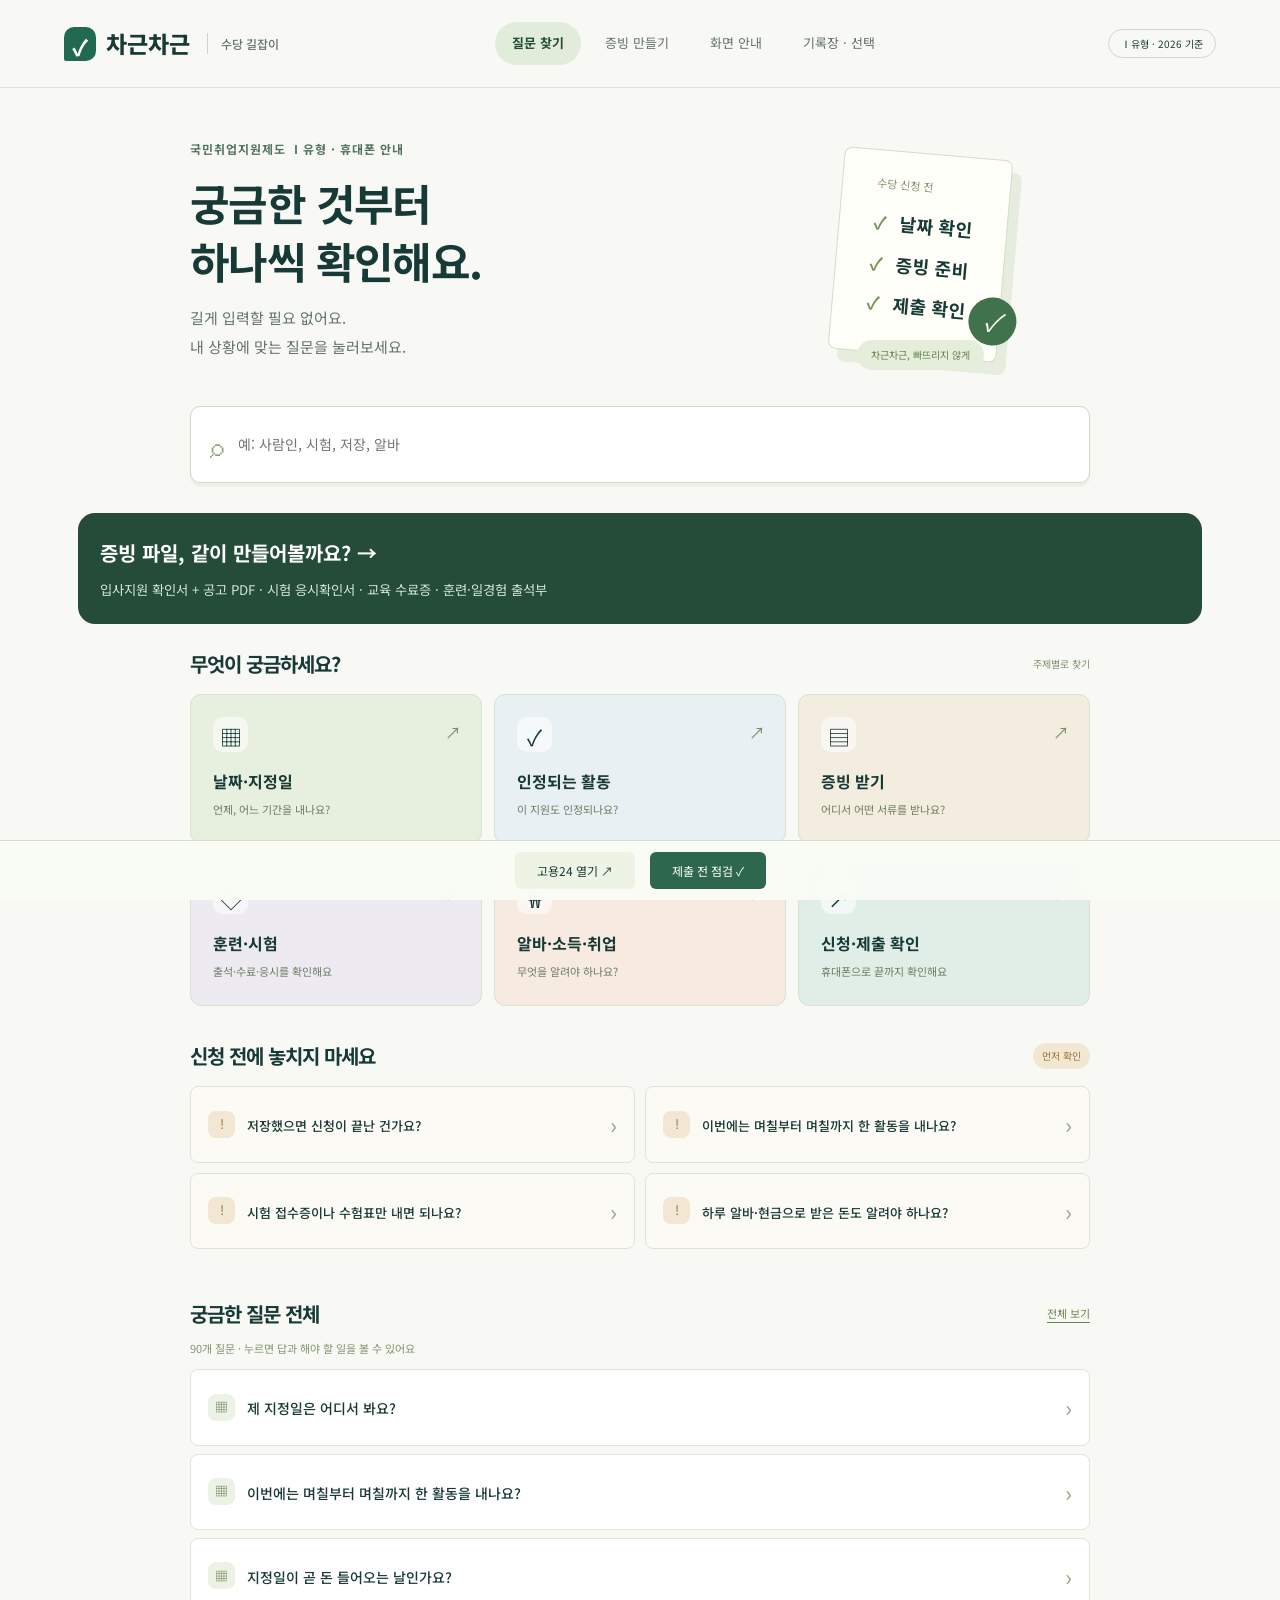
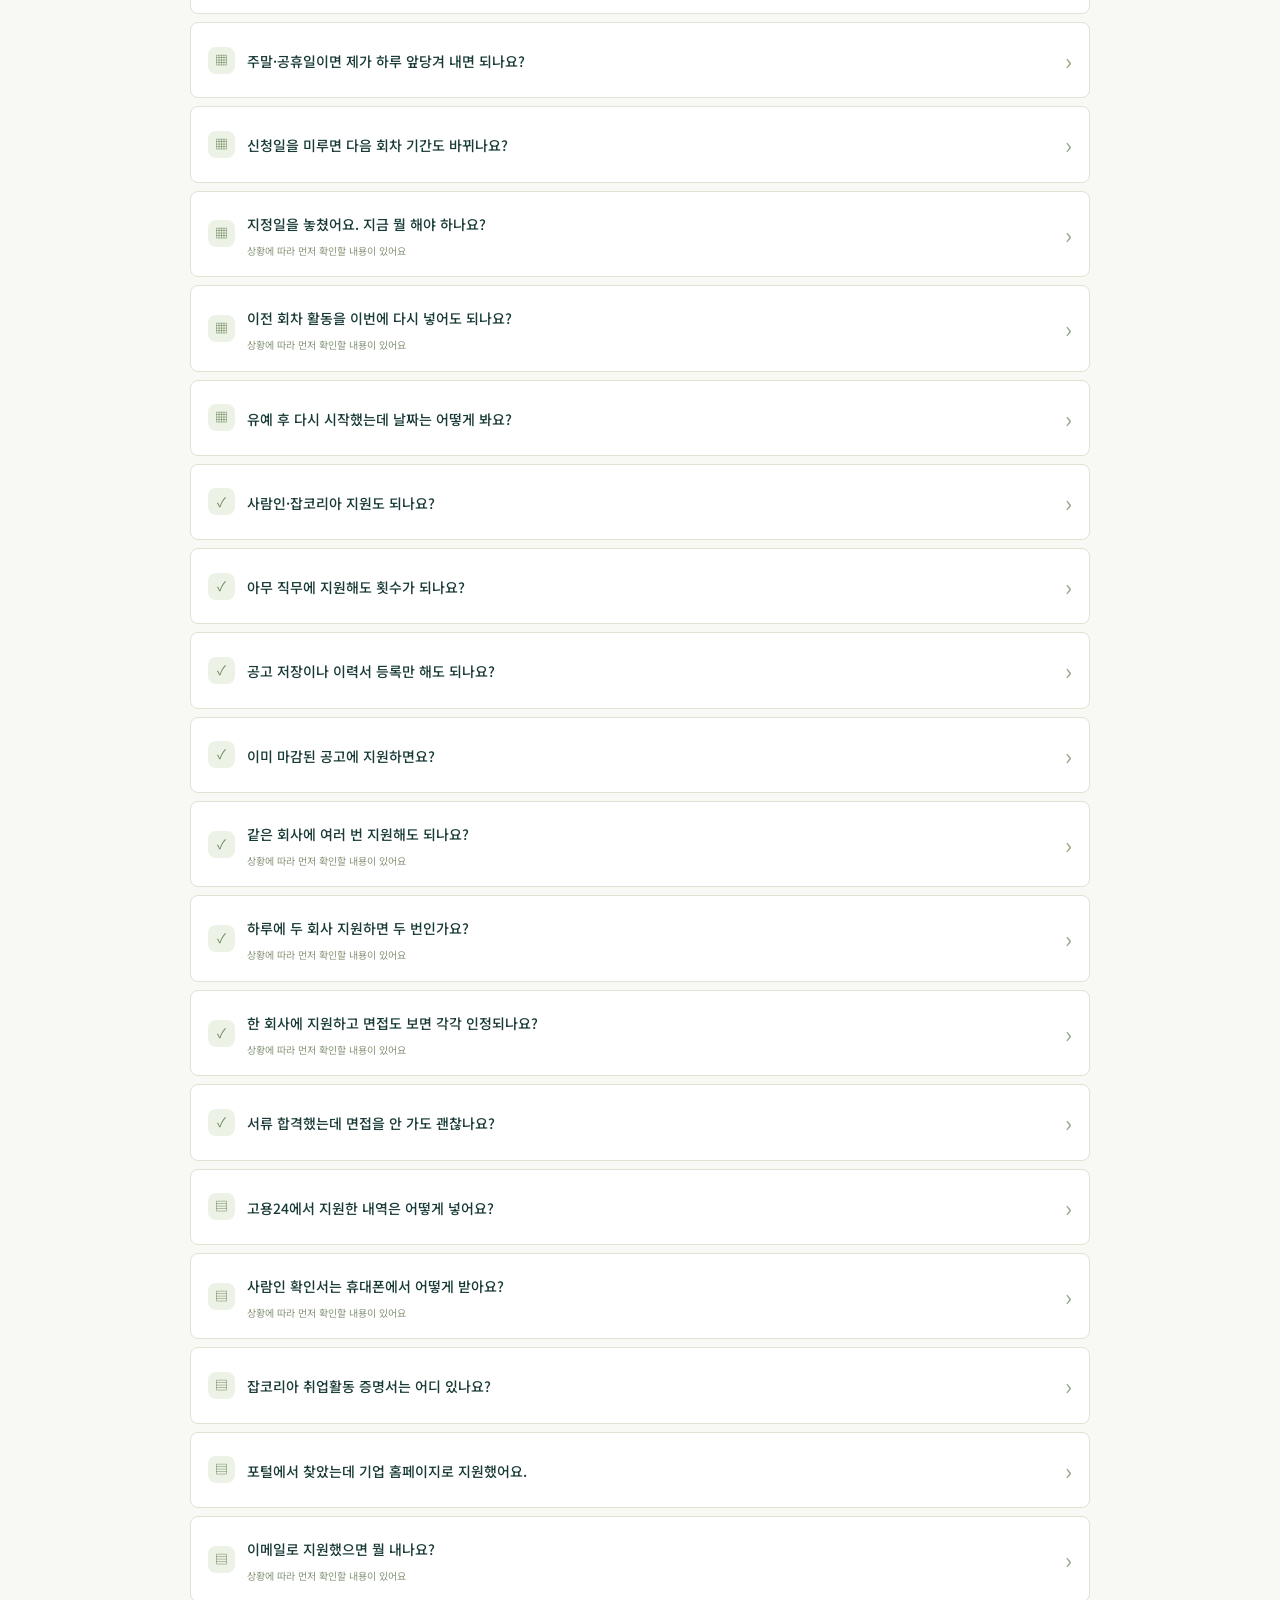
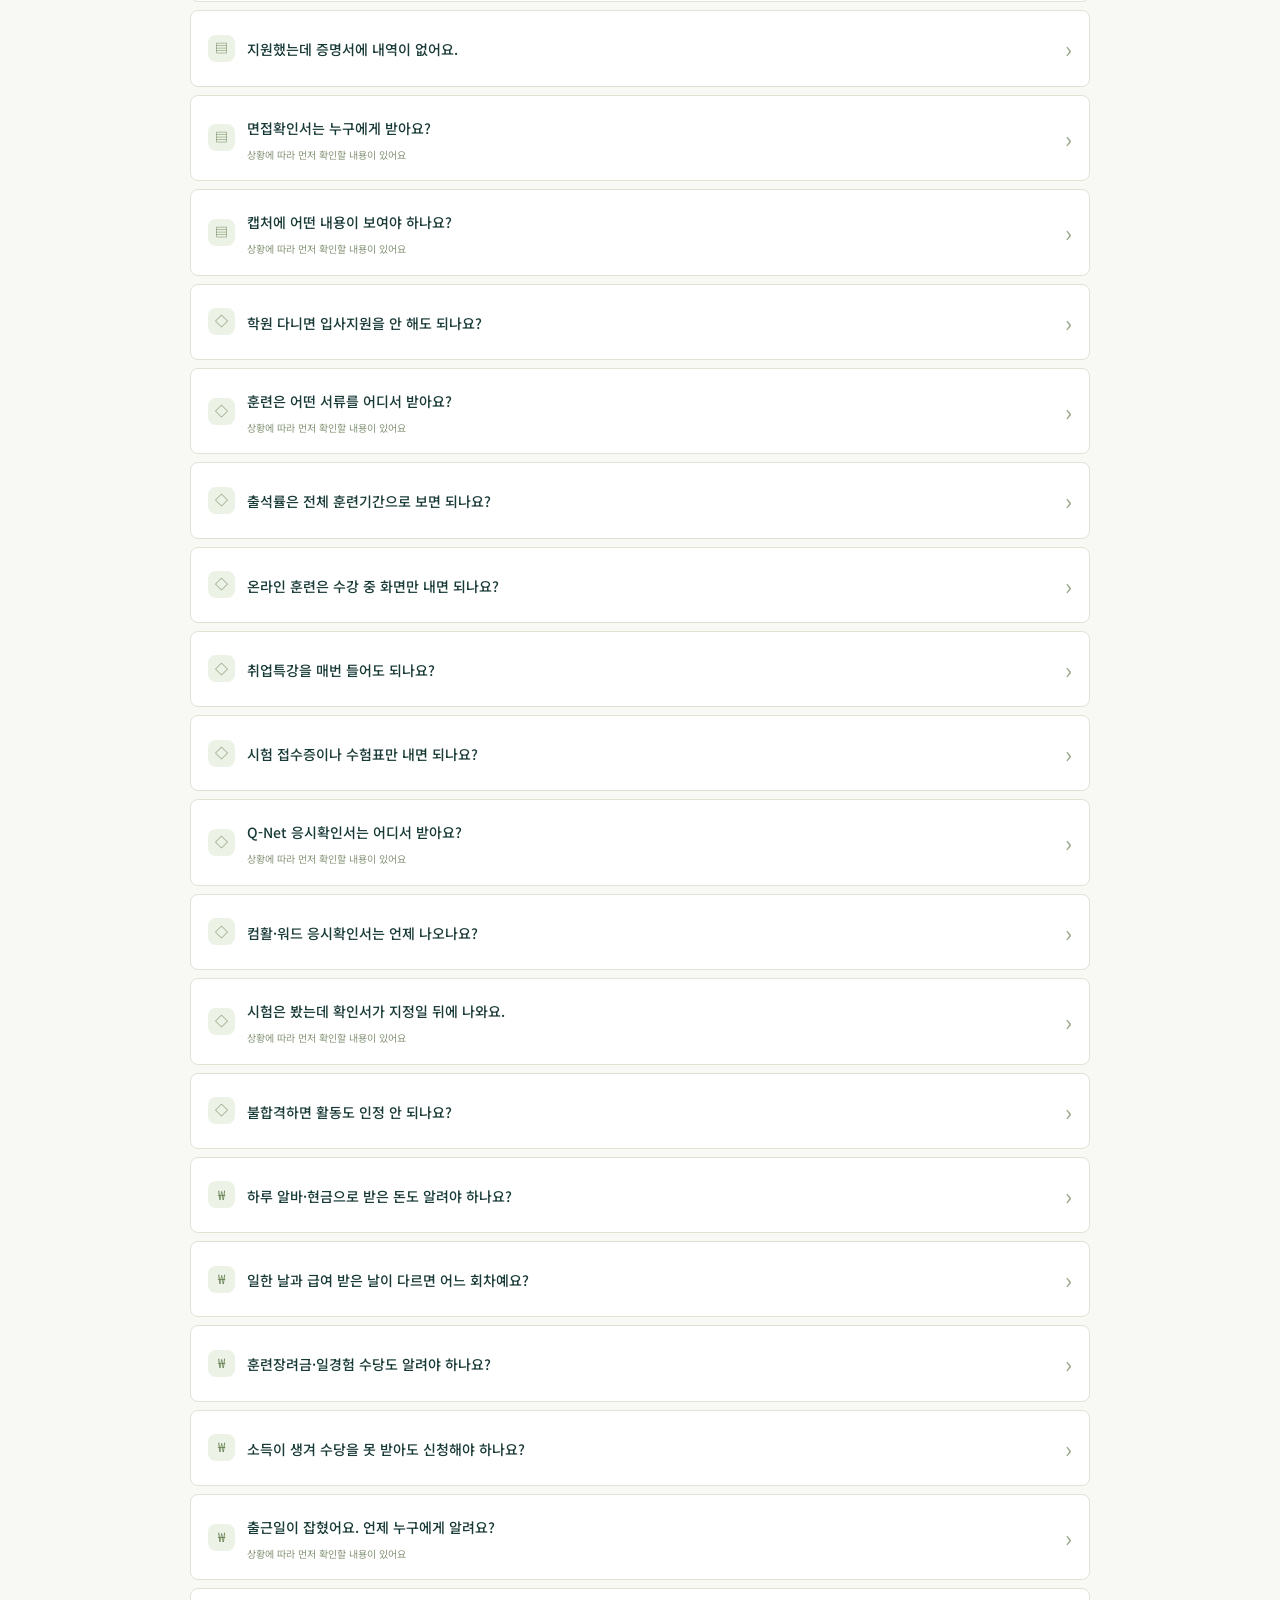
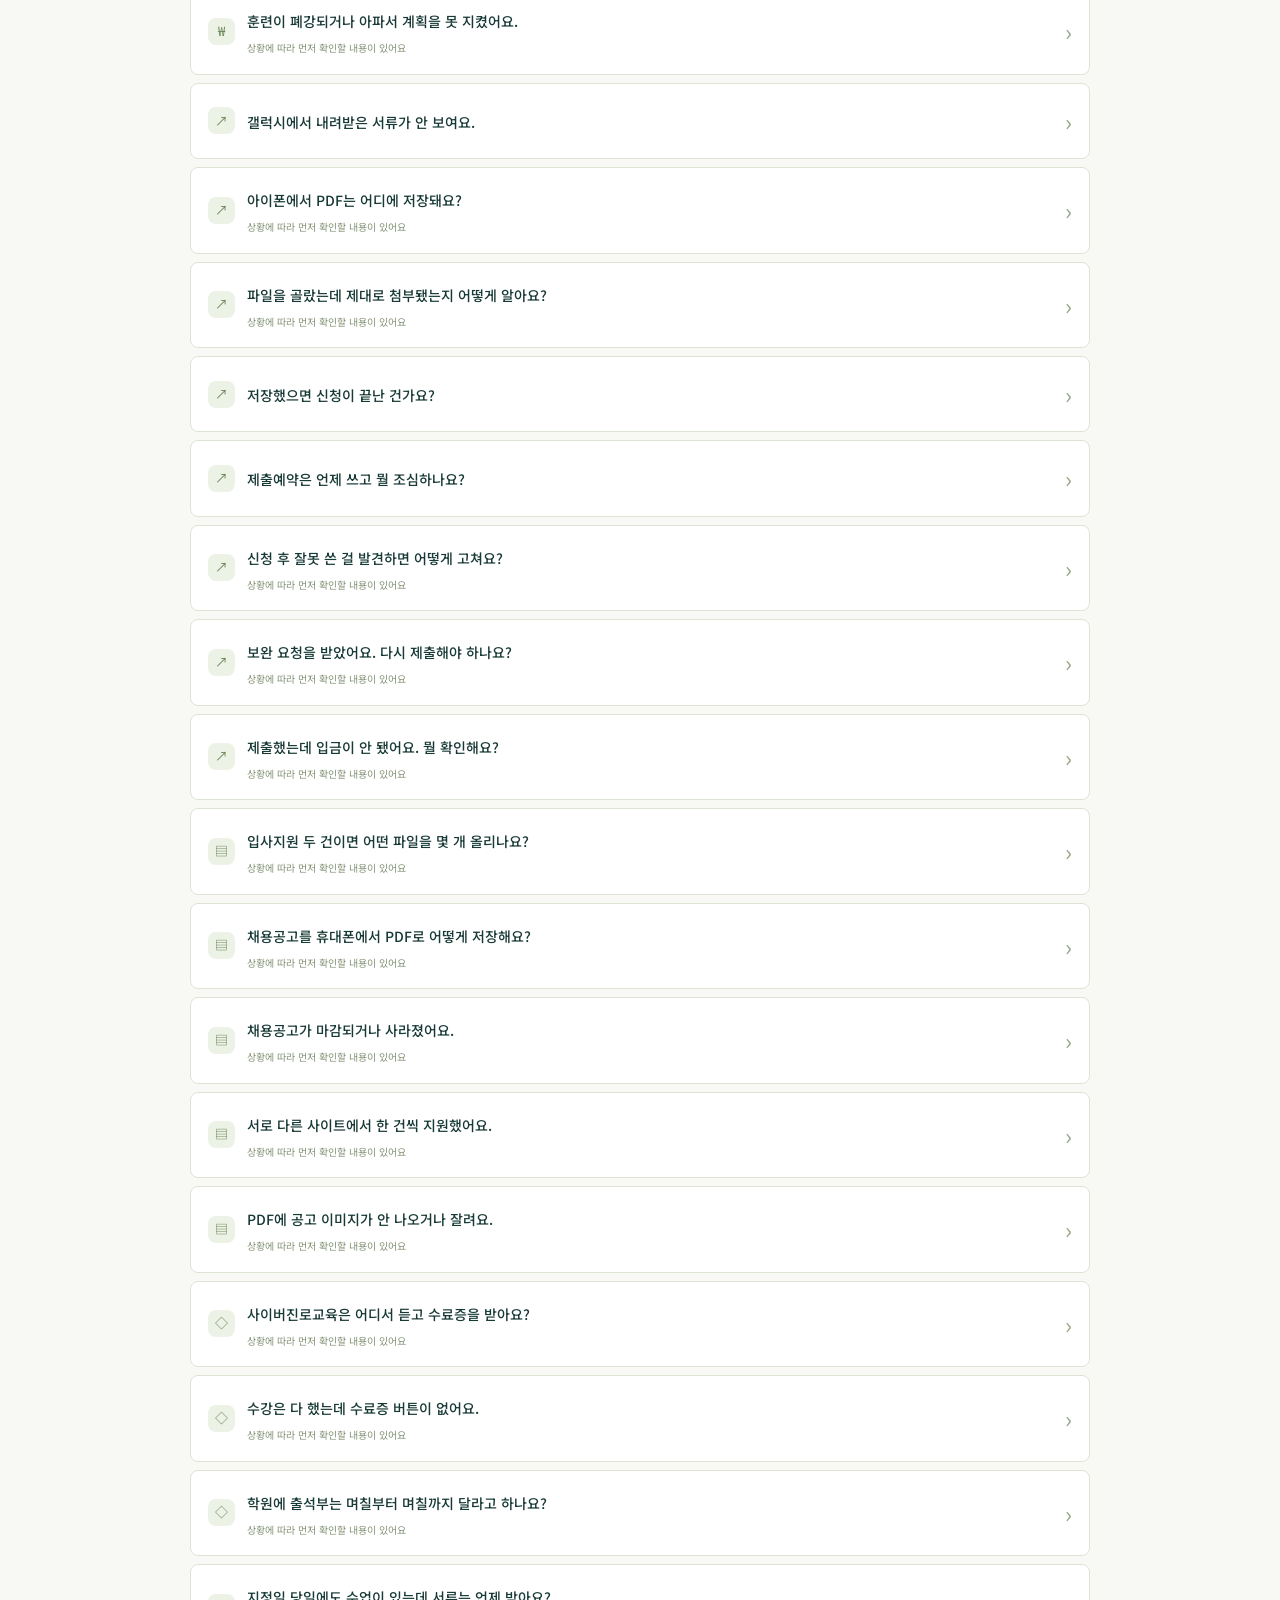
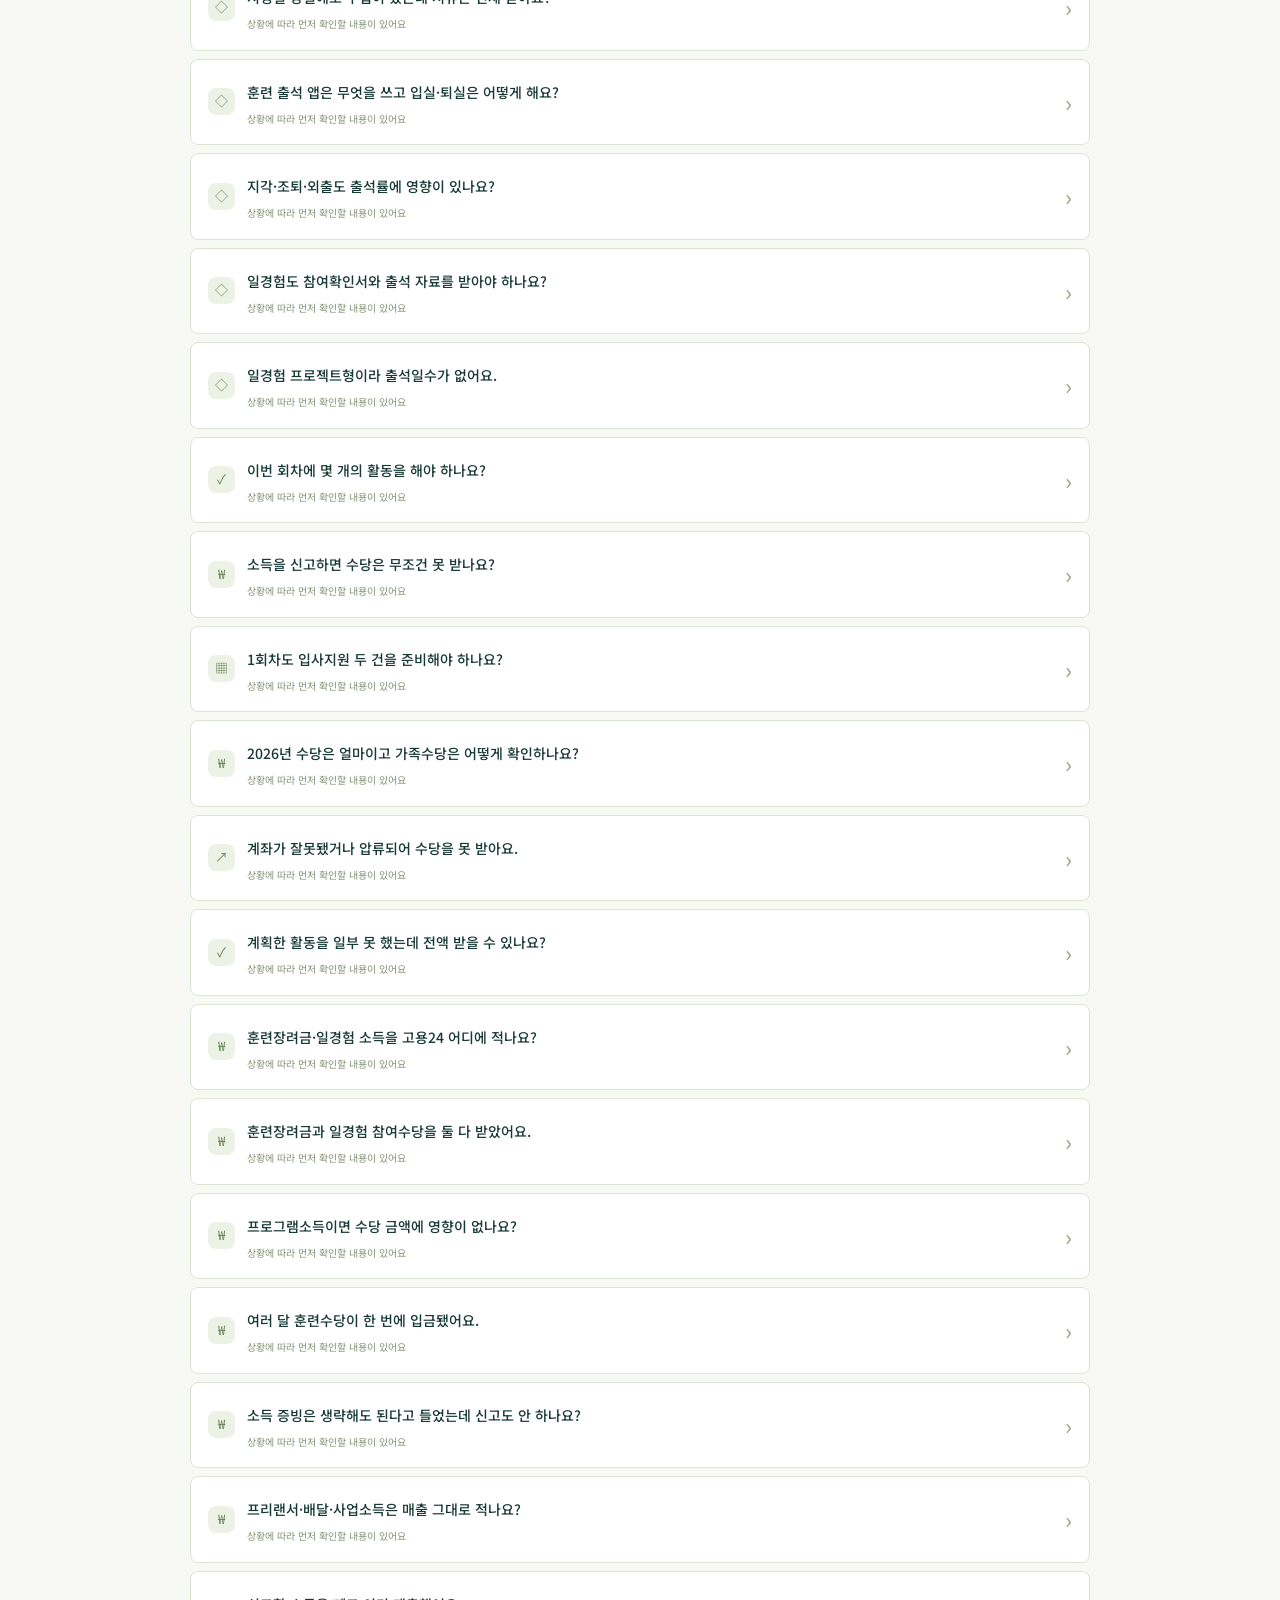
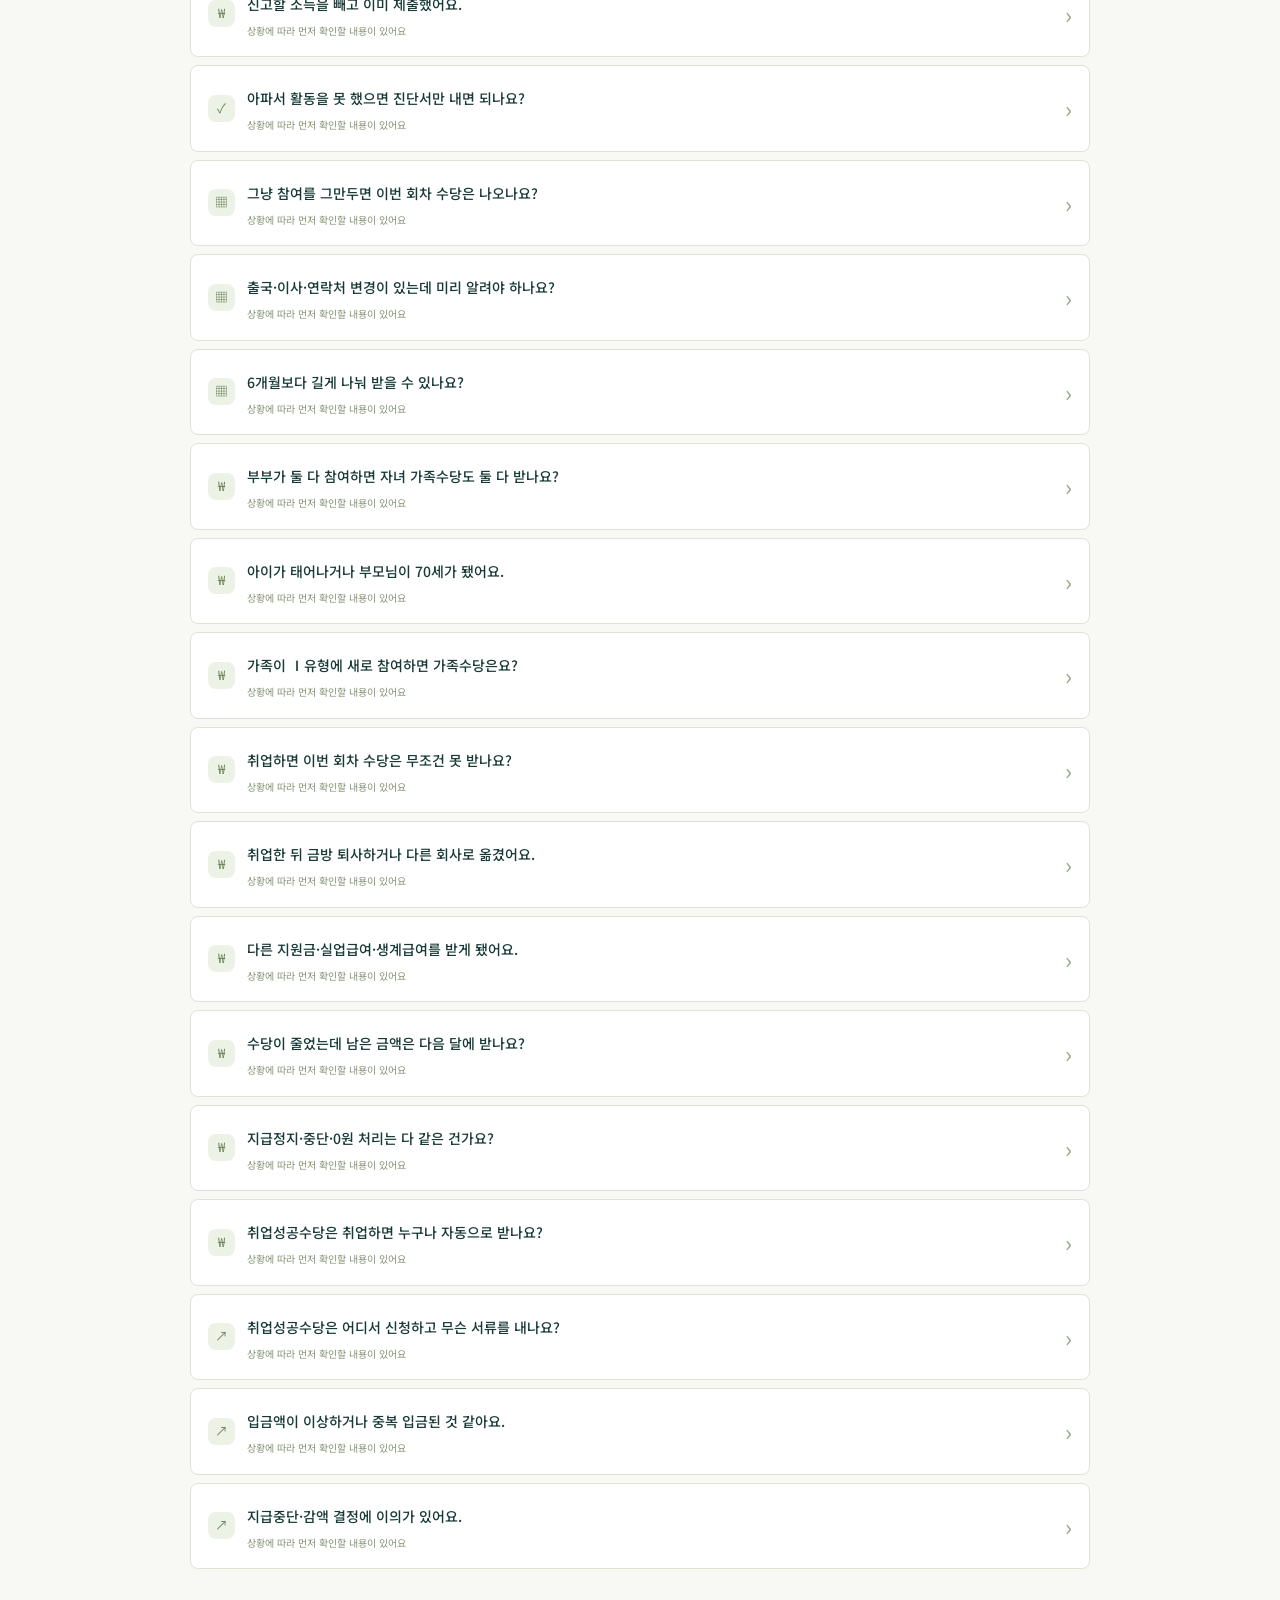
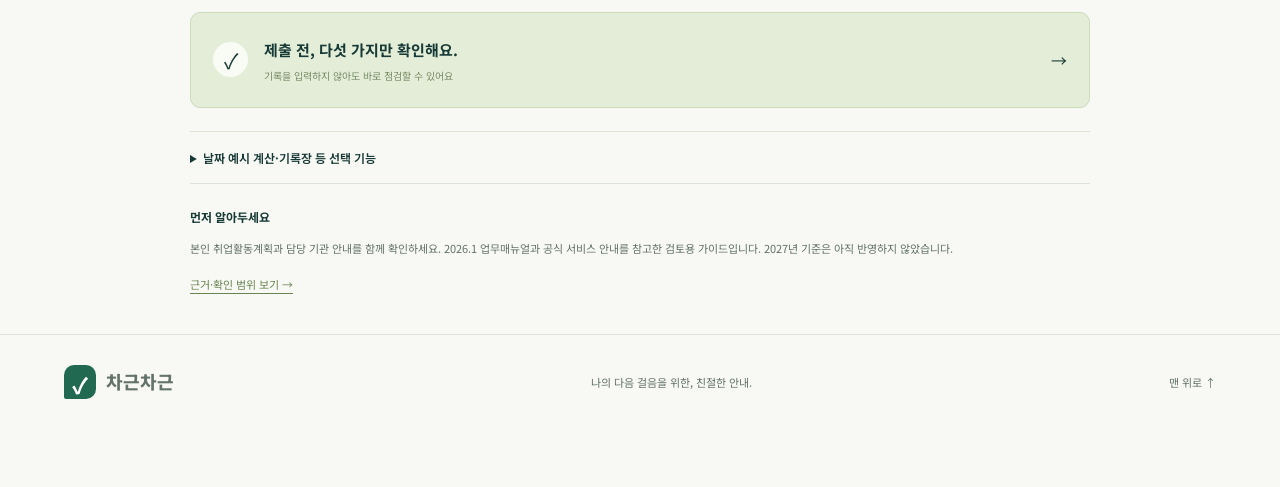
==== index.html @ 1e7be774 "Review allowance edge cases and illustrate program income reporting" ====
<!doctype html>
<html lang="ko"><head><meta charset="UTF-8"><meta name="viewport" content="width=device-width,initial-scale=1"><meta name="description" content="국민취업지원제도 Ⅰ유형 참여자를 위한 일정, 구직활동, 증빙과 수당 제출 안내"><title>차근차근 — 수당 신청 안내</title><link rel="stylesheet" href="style.css"><link rel="stylesheet" href="visual-guide.css"><link rel="stylesheet" href="tracker.css?v=20261112c"><link rel="stylesheet" href="faq.css?v=20261113"><link rel="stylesheet" href="evidence.css?v=20261113d"></head>
<body><a class="skip" href="#main">본문으로</a><header><a class="brand" href="#home"><span class="logo">✓</span> 차근차근<span class="brand-sub">수당 신청 안내</span></a><nav><a href="#guide">신청 따라 하기</a><a href="#activities">활동·증빙 찾기</a><a href="#help">도움말</a></nav><span class="edition">2026 기준 · 검토용</span></header>
<main id="main"><section class="hero" id="home"><div><span class="eyebrow">국민취업지원제도 Ⅰ유형 참여자 가이드</span><h1>수당 신청,<br>하나씩 같이 해봐요.</h1><p>내 일정 확인부터 구직활동, 증빙 준비, 최종 제출까지.<br class="desktop"> 지금 필요한 단계에서 시작해도 괜찮아요.</p><a class="primary" href="#guide" id="start">처음부터 따라 하기 <span>↗</span></a><a class="text-link" href="#activities">활동·증빙부터 찾아볼게요 →</a><div class="hero-note">Ⅰ유형 참여 및 취업활동계획 수립을 마친 분의 2회차 신청부터 안내합니다.</div></div><div class="journey"><div class="journey-top"><span>이번 회차, 이렇게 준비해요</span><span class="pill">STEP BY STEP</span></div><div class="journey-item"><b>01</b><div>내 일정과 계획 확인<small>언제까지, 무엇을 해야 하는지</small></div><span>✓</span></div><div class="journey-item"><b>02</b><div>활동하고 증빙 준비<small>지원내역부터 확인서까지</small></div><span>↗</span></div><div class="journey-item"><b>03</b><div>신청하고 완료 확인<small>저장 후 제출까지 확인하기</small></div><span>→</span></div><div class="journey-bottom"><span class="dot"></span> 천천히 따라가면, 빠뜨리지 않을 수 있어요.</div></div></section>
<div class="scope"><strong>먼저 확인해 주세요</strong><span>이곳은 신청을 돕는 안내 페이지입니다. 실제 신청은 고용24에서 진행하며, 본인 취업활동계획과 담당 상담사의 안내를 함께 확인하세요. 현재 PC 공식 안내를 바탕으로 만든 검토용 첫 버전입니다.</span></div>
<section id="guide" class="guide-section"><div class="section-title"><div><span class="eyebrow">01 / 신청 따라 하기</span><h2>지금 어느 단계에 계세요?</h2></div><span id="stepCount">1 / 6 단계</span></div><div class="guide-layout"><aside><div id="stepNav"></div><div class="aside-note">체크는 이 기기에만 저장됩니다.<br>고용24 신청 상태와 연결되지 않아요.<button id="reset" class="plain">체크 기록 초기화</button></div></aside><article id="stepContent" tabindex="-1"></article></div></section>
<section id="activities"><div class="section-title"><div><span class="eyebrow">02 / 활동과 증빙</span><h2>어떤 활동을 할 예정인가요?</h2><p>활동 방법과 챙길 자료를 함께 확인하세요.</p></div></div><div class="notice">먼저 내 취업활동계획을 확인하세요. 아래 활동이 모든 참여자에게 자동으로 인정되는 것은 아닙니다.</div><label class="search-label"><span>⌕</span><input id="activitySearch" type="search" placeholder="활동이나 사이트 검색 · 예: 사람인, 면접, 훈련" aria-label="활동 검색"></label><div class="filters" id="filters"><button class="active" data-filter="all" aria-pressed="true">전체</button><button data-filter="지원" aria-pressed="false">입사지원</button><button data-filter="면접" aria-pressed="false">면접</button><button data-filter="교육" aria-pressed="false">교육·프로그램</button></div><div class="activity-grid" id="activityGrid"></div></section>
<section id="help"><div class="section-title"><div><span class="eyebrow">03 / 막히는 부분 해결하기</span><h2>이런 경우에는 어떻게 하나요?</h2></div></div><div id="faq"></div></section>
<section class="finish-banner"><div><span class="eyebrow">제출 전, 마지막 확인</span><h2>저장했나요? 제출도 확인했나요?</h2><p>체크리스트를 마쳐도 실제 수당 신청은 완료되지 않습니다.<br>고용24에서 신청 내역과 제출 결과를 꼭 확인하세요.</p></div><a class="primary" href="https://www.work24.go.kr/" target="_blank" rel="noopener noreferrer">고용24 열기 ↗</a></section>
<section id="sources" class="sources"><h2>안내의 근거와 확인 범위</h2><p>조사일 2026.11.11 · 2026.1 업무매뉴얼의 수당 관련 내용과 아래 공식 자료를 참고했습니다. 2027년 기준은 반영하지 않았습니다. 로그인 이후 실제 화면, 모바일 메뉴와 최신 개정 규정의 전체 대조는 추가 확인 중입니다.</p><div><a href="https://www.work24.go.kr/cm/c/d/0180/retrieveSiteEasyDetailHpcm.do?tycd=E6T00&utzeGuidId=GUID000110" target="_blank" rel="noopener noreferrer">고용24 PC 신청 화면 가이드 ↗</a><a href="https://m.work24.go.kr/ua/z/z/1300/selectEmssRqutIntro.do?intro=1" target="_blank" rel="noopener noreferrer">고용24 제도 안내 ↗</a><a href="https://www.law.go.kr/행정규칙/국민취업지원제도운영규정" target="_blank" rel="noopener noreferrer">국민취업지원제도 운영규정 ↗</a></div><p>화면처럼 보이는 설명도는 입력 위치를 이해하기 위한 예시이며 실제 고용24 화면이 아닙니다. 실제 화면 이미지는 공식 가이드에서 확인할 수 있습니다.</p></section></main><footer><a class="brand" href="#home"><span class="logo">✓</span> 차근차근</a><span>나의 다음 걸음을 위한, 친절한 안내.</span><a href="#home">맨 위로 ↑</a></footer><dialog id="activityDialog"><button id="closeDialog" class="close" aria-label="닫기">×</button><div id="dialogBody"></div></dialog><script src="app.js?v=20261113b"></script><script src="visual-guide.js?v=20261113d"></script><script src="tracker-core.js?v=20261112c"></script><script src="tracker.js?v=20261113d"></script><script src="faq-data.js?v=20261113d"></script><script src="evidence.js?v=20261113d"></script><script src="faq.js?v=20261113d"></script></body></html>
---- style.css ----
@import url('https://fonts.googleapis.com/css2?family=Noto+Sans+KR:wght@400;500;600;700;800&display=swap');
:root{--ink:#183a36;--green:#226952;--mint:#d9ebdf;--paper:#f8f9f5;--line:#dde3dc;--muted:#64736b}*{box-sizing:border-box}html{scroll-behavior:smooth;scroll-padding-top:95px}body{margin:0;background:var(--paper);color:var(--ink);font-family:'Noto Sans KR',sans-serif;line-height:1.75;word-break:keep-all}a{color:inherit;text-decoration:none}button,input{font:inherit}button,a,input,summary{touch-action:manipulation}button{cursor:pointer}button:focus-visible,a:focus-visible,input:focus-visible,summary:focus-visible{outline:3px solid #b57635;outline-offset:4px}.skip{position:absolute;top:-100px}.skip:focus{top:0;background:white;z-index:10}header{height:88px;display:flex;align-items:center;justify-content:space-between;gap:24px;padding:0 max(5vw,24px);border-bottom:1px solid var(--line);background:#f8f9f5f5;position:sticky;top:0;z-index:3}.brand{display:flex;align-items:center;gap:10px;font-weight:800;font-size:23px;white-space:nowrap}.logo{background:var(--green);color:white;border-radius:10px 10px 10px 2px;display:inline-grid;place-items:center;width:32px;height:34px;font-size:22px}.brand-sub{font-size:12px;font-weight:500;border-left:1px solid #cad5cb;padding-left:13px;margin-left:7px;color:var(--muted)}nav{display:flex;gap:32px;font-size:14px}.edition,.pill{font-size:11px;border:1px solid #ccd8cb;border-radius:20px;padding:5px 12px;white-space:nowrap}main{max-width:1180px;margin:auto;padding:0 28px}section{padding:62px 0;scroll-margin-top:10px}.hero{display:grid;grid-template-columns:1.15fr 1fr;gap:75px;align-items:center;padding:78px 0 53px}.eyebrow{font-size:12px;font-weight:700;letter-spacing:1px;color:#52745d}h1{font-size:clamp(36px,4.4vw,57px);line-height:1.3;letter-spacing:-2px;margin:20px 0}p{color:var(--muted)}.hero p{font-size:16px;line-height:1.95;margin-bottom:28px}.primary{display:inline-flex;align-items:center;justify-content:space-between;gap:32px;border:0;background:var(--green);color:white;padding:14px 23px;border-radius:7px;font-size:14px;font-weight:600;min-height:48px}.primary:hover{background:#174e3c}.text-link{display:block;font-size:13px;margin-top:18px;text-decoration:underline;text-underline-offset:5px}.hero-note{font-size:11px;color:var(--muted);margin-top:25px}.journey{background:#e8efe4;border:1px solid #d9e3d3;border-radius:18px;padding:28px;transform:rotate(-1deg);position:relative;box-shadow:12px 13px 0 #eef0e9}.journey-top{display:flex;justify-content:space-between;gap:10px;align-items:center;font-size:14px;margin-bottom:22px}.pill{font-size:9px;background:#f6f8ef}.journey-item{display:flex;align-items:center;gap:17px;background:#fbfcf8;border:1px solid #d9e1d3;padding:18px 15px;border-radius:9px;margin:11px 0;font-size:15px;font-weight:600}.journey-item b{display:grid;place-items:center;width:36px;height:36px;border-radius:50%;background:#e3ebdd;font-size:12px}.journey-item small{display:block;font-size:11px;font-weight:400;color:var(--muted);margin-top:3px}.journey-item>span{margin-left:auto}.journey-bottom{font-size:10px;margin-top:20px}.dot{display:inline-block;width:6px;height:6px;background:#458467;border-radius:50%;margin-right:8px}.scope{display:flex;gap:22px;padding:19px 23px;background:#eeefe7;border-radius:7px;font-size:12px;color:#61715e}.scope strong{white-space:nowrap;color:#364f38}.section-title{display:flex;align-items:end;justify-content:space-between;margin-bottom:27px;gap:20px}h2{font-size:29px;letter-spacing:-1px;line-height:1.45;margin:8px 0}h3{font-size:23px;line-height:1.5;margin:12px 0}.section-title p{font-size:14px;margin:6px 0}.section-title>span{font-size:12px;color:var(--muted)}.guide-layout{display:grid;grid-template-columns:240px 1fr;gap:25px}#stepNav{display:grid;gap:7px}.step-tab{border:1px solid transparent;display:flex;gap:12px;align-items:center;width:100%;text-align:left;padding:12px 15px;background:transparent;color:#64736b;border-radius:7px;font-size:14px}.step-tab b{font-size:11px;border:1px solid #cbd6ca;border-radius:50%;width:25px;height:25px;display:grid;place-items:center;flex-shrink:0}.step-tab.active{background:#e2eddf;color:#244c35;border-color:#cbddc7;font-weight:700}.step-tab.done b{background:var(--green);color:white}.aside-note{font-size:11px;color:var(--muted);padding:20px 16px}.plain{display:block;background:none;border:0;padding:9px 0;color:inherit;text-decoration:underline;font-size:11px}article{border:1px solid var(--line);background:white;border-radius:12px;padding:30px;min-height:420px}article .tag,.tag{font-size:10px;color:#567758;background:#eef3e8;display:inline-block;border-radius:4px;padding:3px 8px}article p,article li{font-size:14px}.route{background:#f3f5f0;padding:16px;border-radius:7px;font-size:13px;line-height:2}.route span{color:#97a38e;margin:0 7px}.tip{border-left:3px solid #b5cba5;background:#f5f7f0;padding:12px 16px;font-size:12px;margin:18px 0}.diagram{background:#f6f8f5;border:1px solid var(--line);border-radius:8px;margin:20px 0;padding:18px}.diagram>small{display:block;color:#7d897d;font-size:10px;margin-bottom:12px}.diagram-grid{display:grid;grid-template-columns:repeat(3,1fr);gap:8px}.diagram-grid div{background:white;border:1px solid #d9e2d4;padding:12px;border-radius:5px;font-size:12px}.diagram-grid b{display:block;margin-top:4px;font-size:14px}.check{display:flex;gap:10px;align-items:start;font-size:13px;margin:12px 0;padding:12px;border:1px solid #e2e7de;border-radius:6px}.check input{width:18px;height:18px;accent-color:var(--green);margin-top:3px;flex-shrink:0}.step-footer{display:flex;justify-content:space-between;gap:12px;margin-top:24px;border-top:1px solid var(--line);padding-top:20px}.secondary{background:white;border:1px solid #cfdbca;color:var(--ink);border-radius:6px;padding:10px 17px;font-size:13px;min-height:44px}.step-footer button:disabled{opacity:.4;cursor:default}.source-note{font-size:10px!important;color:#7b887e;margin:17px 0 0}.source-link{font-size:12px;text-decoration:underline;text-underline-offset:4px}details{border-bottom:1px solid var(--line);padding:15px 0}summary{cursor:pointer;font-size:14px;font-weight:600}details p,details li{font-size:13px}details small{font-size:11px;color:var(--muted)}.schedule-section{border-top:1px solid var(--line)}.schedule-grid{display:grid;grid-template-columns:1fr 1fr;gap:28px}form{background:#eef2e9;padding:25px;border-radius:10px}form label{display:block;margin:0 0 15px;font-size:12px;font-weight:600}input[type=date]{display:block;width:100%;margin-top:7px;padding:10px 12px;border:1px solid #cdd8c8;border-radius:5px;background:white;color:var(--ink);min-width:0}.caption{font-size:10px;margin:12px 0 0}.calendar-panel{background:white;border:1px solid var(--line);border-radius:10px;padding:24px}#calendarTitle{font-weight:700;font-size:14px}#calendar{margin-top:14px}.empty-calendar{text-align:center;padding:30px 0}.empty-calendar>span{font-size:45px;color:#8baf88}.empty-calendar p{font-size:13px}#scheduleResult{font-size:12px}.week,.days{display:grid;grid-template-columns:repeat(7,1fr);text-align:center;font-size:11px}.week{color:var(--muted);margin-bottom:8px}.day{padding:6px 2px;min-height:31px}.day.in-range{background:#e5efdf}.day.is-due{background:var(--green);color:white;border-radius:5px;font-weight:700}.legend{display:flex;gap:18px;font-size:10px}.legend i{display:inline-block;width:9px;height:9px;border-radius:2px;margin-right:5px}.range-dot{background:#dcead5}.due-dot{background:var(--green)}.notice{font-size:12px;padding:14px 18px;background:#eef2e8;border-radius:6px;margin-bottom:22px}.search-label{display:flex;align-items:center;gap:10px;border:1px solid #d4ded0;background:white;padding:10px 17px;border-radius:7px;max-width:520px}.search-label span{font-size:24px}.search-label input{width:100%;border:0;outline:none;font-size:13px;background:transparent;min-width:0}.filters{display:flex;gap:8px;margin:18px 0}.filters button{border:1px solid #d7dfd1;background:transparent;border-radius:30px;padding:7px 17px;font-size:12px;color:var(--muted)}.filters button.active{background:var(--green);color:white;border-color:var(--green)}.activity-grid{display:grid;grid-template-columns:repeat(3,1fr);gap:15px}.activity-card{border:1px solid #dbe3d7;background:white;border-radius:10px;padding:23px;text-align:left;color:var(--ink);transition:transform .15s}.activity-card:hover{transform:translateY(-3px);border-color:#8fab85}.activity-icon{display:grid;place-items:center;background:#eff3e8;width:39px;height:39px;border-radius:10px;font-size:19px;margin-bottom:17px}.activity-card h3{font-size:17px;margin:10px 0 7px}.activity-card p{font-size:12px;min-height:44px;margin:0}.card-bottom{margin-top:18px;display:flex;justify-content:space-between;font-size:11px;color:var(--green)}.finish-banner{background:#e3ecdc;border-radius:14px;display:flex;justify-content:space-between;align-items:center;gap:30px;padding:35px;margin:25px 0 50px}.finish-banner h2{font-size:25px}.finish-banner p{font-size:12px}.finish-banner .primary{white-space:nowrap}.sources{padding:0 0 35px}.sources h2{font-size:15px}.sources p{font-size:11px}.sources>div{display:flex;flex-wrap:wrap;gap:15px;font-size:11px;text-decoration:underline}footer{display:flex;align-items:center;justify-content:space-between;gap:20px;border-top:1px solid var(--line);padding:30px max(5vw,24px);font-size:11px;color:var(--muted)}footer .brand{font-size:18px}dialog{border:1px solid #d0dbcb;border-radius:14px;padding:32px;max-width:650px;width:calc(100% - 32px);max-height:85vh;color:var(--ink);background:var(--paper)}dialog::backdrop{background:#173a3670;backdrop-filter:blur(3px)}.close{position:absolute;right:15px;top:8px;background:none;border:0;font-size:29px;color:var(--ink);width:40px;height:40px}dialog h2{font-size:25px;padding-right:25px}dialog h3{font-size:16px;margin-top:24px}dialog p,dialog li{font-size:13px}dialog ol{padding-left:22px}dialog li{margin:9px 0}@media(max-width:850px){nav{gap:15px}.brand-sub{display:none}.hero{gap:30px}.journey{padding:20px}.journey-top{flex-wrap:wrap}.guide-layout{grid-template-columns:190px 1fr}.activity-grid{grid-template-columns:repeat(2,1fr)}}@media(max-width:600px){header{height:69px;padding:0 18px}.brand{font-size:19px}.logo{width:28px;height:29px;font-size:19px}nav{display:none}.edition{font-size:9px}main{padding:0 19px}section{padding:42px 0}.hero{grid-template-columns:1fr;padding:40px 0;gap:34px}.hero h1{font-size:39px}.hero p{font-size:14px}.hero-note{font-size:10px}.journey{transform:none;box-shadow:6px 6px 0 #eef0e9}.scope{display:block;padding:17px}.scope strong{display:block;margin-bottom:5px}.scope span{font-size:11px}h2{font-size:24px}.section-title{align-items:start}.section-title>span{white-space:nowrap;padding-top:28px}.guide-layout{grid-template-columns:1fr;gap:12px}#stepNav{display:flex;overflow-x:auto;gap:5px;padding-bottom:5px}.step-tab{width:auto;white-space:nowrap;padding:9px 10px;font-size:11px;gap:7px}.step-tab b{width:22px;height:22px}.aside-note{display:none}article{padding:21px}article h3{font-size:21px}.diagram{padding:12px}.diagram-grid{gap:4px}.diagram-grid div{padding:8px;font-size:10px}.diagram-grid b{font-size:11px}.schedule-grid{grid-template-columns:1fr}.activity-grid{grid-template-columns:1fr 1fr;gap:10px}.activity-card{padding:17px}.activity-card h3{font-size:15px}.activity-card p{font-size:11px;min-height:58px}.filters{gap:5px;flex-wrap:wrap}.filters button{padding:7px 13px}.finish-banner{display:block;padding:25px}.finish-banner .primary{margin-top:12px}.finish-banner h2{font-size:23px}footer{padding:25px 19px;flex-wrap:wrap}footer>span{display:none}.desktop{display:none}dialog{padding:24px}.route{font-size:12px}}@media(prefers-reduced-motion:reduce){html{scroll-behavior:auto}*{transition:none!important}}@media print{header,nav,.filters,footer,.step-footer{display:none}body{background:white}article{border:0}.guide-layout{display:block}aside{display:none}section{break-inside:avoid}dialog{display:none}}
---- visual-guide.css ----
.guide-section[hidden]{display:none}.hero-screen{width:100%;border-radius:10px;display:block}.visual-route-list{display:grid;grid-template-columns:repeat(4,1fr);gap:12px;margin-bottom:30px}.route-choice{position:relative;background:white;border:1px solid #d8e2d2;padding:19px 17px;border-radius:10px;color:var(--ink);text-align:left;min-height:155px}.route-choice.selected{background:#e3eedc;border:2px solid #67905b;padding:18px 16px}.choice-icon{display:grid;place-items:center;font-size:22px;border-radius:9px;background:#eff3e8;width:39px;height:39px;margin-bottom:12px}.route-choice b{display:block;font-size:15px}.route-choice small{display:block;color:var(--muted);font-size:10px;margin-top:5px}.choice-arrow{position:absolute;right:17px;top:25px}.visual-player{background:white;border:1px solid #cfddc8;border-radius:14px;overflow:hidden;scroll-margin-top:100px}.player-top{padding:17px 27px;display:flex;justify-content:space-between;background:#edf3e7;font-size:13px;font-weight:600}.visual-progress{height:4px;background:#e5eadf}.visual-progress span{display:block;height:100%;background:#4e8453;transition:width .2s}.player-body{padding:30px 35px}.player-body h3{font-size:28px;margin:12px 0}.action-caption{font-size:16px;margin:0 0 23px}.official-figure{margin:0;border:1px solid #dce3d8;border-radius:10px;overflow:hidden;background:#f6f7fa}.image-zoom{padding:0;border:0;background:transparent;display:block;width:100%;cursor:zoom-in}.image-zoom img{width:100%;display:block}.official-figure figcaption{font-size:11px;color:var(--muted);background:#f8faf5;padding:10px 16px}.player-controls{display:flex;justify-content:space-between;align-items:center;gap:12px;padding:19px 35px;border-top:1px solid #e0e7da;background:#fbfcf8}.player-controls button:disabled{opacity:.35;cursor:default}.player-bottom{font-size:10px;text-align:center;padding:0 20px;margin:8px 0 12px}.visual-success{display:flex;align-items:start;gap:10px;margin:16px 0 5px;padding:13px 17px;background:#ecf5e5;color:#355e2f;font-size:13px;border-radius:7px}.visual-note{margin:12px 0}.visual-note summary{font-size:12px;font-weight:500}.visual-note p{font-size:12px}.menu-figure{padding:22px 25px;background:#f3f6ee;border-radius:10px}.figure-label{display:block;color:#75856c;font-size:10px;margin-bottom:19px}.menu-node{display:flex;align-items:center;gap:14px;background:white;border:1px solid #ccdcc2;padding:14px 17px;border-radius:7px;font-size:16px;font-weight:600}.menu-node b{display:grid;place-items:center;flex-shrink:0;width:26px;height:26px;background:#ddecce;border-radius:50%;font-size:12px}.menu-node:last-child{border:2px solid #6b9357;background:#f9fff3}.menu-down{text-align:center;color:#6d8f5f;font-size:20px;line-height:1.4}.document-figure{background:#ecefe8;padding:20px 28px;border-radius:10px}.sample-sheet{max-width:580px;margin:auto;background:white;border:1px solid #cfd7c8;box-shadow:5px 6px 0 #dfe5d8;padding:25px;position:relative;overflow:hidden}.sample-sheet h4{text-align:center;font-size:21px;margin:0 0 23px}.sample-field{position:relative;display:grid;grid-template-columns:25px 100px 1fr;align-items:center;gap:10px;border-bottom:1px solid #dfe6da;padding:14px 0;font-size:13px}.field-number{display:grid;place-items:center;width:22px;height:22px;border-radius:50%;background:#e5efd9;color:#52743e;font-size:10px}.sample-sheet>p{font-size:10px;text-align:center;margin:20px 0 0}.watermark{position:absolute;top:40%;left:25%;font-size:100px;transform:rotate(-20deg);color:#f0f3eb;pointer-events:none;font-weight:800}.sample-sheet>*:not(.watermark){position:relative}.concept-figure{display:grid;grid-template-columns:repeat(3,1fr);gap:14px;background:#f1f5eb;border-radius:10px;padding:25px}.concept-tile{background:white;border:1px solid #d8e3cf;border-radius:9px;padding:20px 15px}.concept-tile>span{display:block;font-size:12px;color:#90a37e;margin-bottom:25px}.concept-tile b{font-size:18px;display:block}.concept-tile p{font-size:13px}.branch-choices{display:grid;gap:13px}.branch-choices button{position:relative;background:#f0f5e9;border:1px solid #c9dbbe;padding:22px;text-align:left;color:var(--ink);border-radius:9px}.branch-choices span{font-size:17px;font-weight:700;display:block;padding-right:20px}.branch-choices small{display:block;color:var(--muted);font-size:12px;margin-top:5px}.branch-choices b{position:absolute;right:20px;top:30px}.request-box{border:1px solid #d3dfcb;border-radius:8px;padding:20px;margin:20px 0;background:#f8faf4}.request-box>b{font-size:13px}.request-box p{font-size:13px;user-select:text}.request-box button{font-size:12px}.request-box>span{display:block;font-size:11px;margin-top:8px}.external-action{margin:16px 0 0 18px}.visual-checks{display:grid;gap:11px}.visual-checks label{display:flex;gap:12px;align-items:center;padding:17px;background:#f2f6ed;border-radius:7px;font-size:14px}.visual-checks input{accent-color:var(--green);width:20px;height:20px;flex-shrink:0}.recognition-grid{display:grid;grid-template-columns:1fr 1fr;gap:20px}.recognition-box{background:white;border:1px solid #d2dec9;border-radius:10px;padding:25px}.recognition-box h3{font-size:19px;margin:0 0 20px}.recognition-box div{font-size:14px;border-top:1px solid #e2e8dc;padding:13px 0}.recognition-box.yes{background:#eaf3e2}.recognition-box.no{background:#faf1e9;border-color:#ead3c0}.recognition-box.no h3{color:#8b593b}#imageDialog{width:calc(100% - 30px);max-width:1500px;padding:40px 12px 15px;background:#f6f7fa}#imageDialog>p{font-size:12px;margin:0 12px 12px}.zoom-scroll{overflow:auto;max-height:75vh}.zoom-scroll img{display:block;width:1600px;max-width:none}#visual h2{font-size:30px}@media(max-width:850px){.visual-route-list{grid-template-columns:repeat(3,1fr)}.player-body{padding:25px}.player-controls{padding:18px 25px}.sample-field{grid-template-columns:25px 85px 1fr}}@media(max-width:600px){.visual-route-list{grid-template-columns:repeat(2,1fr);gap:9px}.route-choice{padding:16px;min-height:145px}.route-choice.selected{padding:15px}.route-choice b{font-size:14px}.route-choice small{font-size:10px}.choice-arrow{right:15px}.player-body{padding:20px 15px}.player-body h3{font-size:23px;line-height:1.45}.action-caption{font-size:14px}.player-top{padding:14px 17px;font-size:12px}.player-controls{padding:16px}.image-zoom{overflow:hidden}.image-zoom img{width:100%;max-width:100%;margin-left:0}.official-figure figcaption{font-size:10px;padding:10px}.menu-figure{padding:18px 13px}.menu-node{font-size:14px;padding:12px}.concept-figure{padding:14px;gap:7px}.concept-tile{padding:13px 9px}.concept-tile>span{margin-bottom:16px}.concept-tile b{font-size:14px}.concept-tile p{font-size:11px}.document-figure{padding:15px 10px}.sample-sheet{padding:18px 12px}.sample-sheet h4{font-size:17px}.sample-field{font-size:11px;gap:5px;grid-template-columns:22px 65px 1fr}.recognition-grid{grid-template-columns:1fr;gap:12px}.recognition-box{padding:22px}.recognition-box div{font-size:13px}.branch-choices button{padding:18px}.branch-choices span{font-size:15px}.external-action{display:flex;margin:15px 0 0}.hero .journey{padding:15px}#visual h2{font-size:25px}.visual-success{font-size:12px}.visual-checks label{font-size:13px}.visual-player{scroll-margin-top:80px}}
---- tracker.css ----
body.tracker-mode main>:not(#tracker){display:none!important}body.guide-mode #tracker{display:none}header nav{display:flex!important;gap:7px}.mode-button{border:0;border-radius:24px;background:transparent;font-size:13px;padding:10px 17px;color:var(--muted)}.mode-button.active{background:#e1ecdb;color:#244e37;font-weight:700}#tracker{padding:40px 0 25px}.workspace-heading{display:flex;justify-content:space-between;align-items:center;gap:20px}.workspace-heading h1{font-size:32px;letter-spacing:-1.3px;margin:9px 0 5px}.workspace-heading p{font-size:13px;margin-top:5px}.tracker-storage{background:#eef3e8;border:1px solid #dce6d2;border-radius:7px;padding:12px 17px;display:flex;align-items:center;justify-content:space-between;gap:15px;font-size:11px;margin:20px 0}.tracker-storage .plain{font-size:11px;padding:0;white-space:nowrap}.tracker-storage.failed{background:#fff0df;border-color:#e1b77f;color:#754616}.cycle-bar{display:flex;align-items:center;gap:13px;margin:24px 0 20px}.cycle-bar>label{font-size:12px;font-weight:600}.cycle-bar>select{min-width:170px}.cycle-bar select,.activity-toolbar select,.submission-box select{border:1px solid #cad9c2;background:white;padding:9px 12px;color:var(--ink);border-radius:6px;font-size:13px}.tracker-overview{display:grid;grid-template-columns:1.1fr 1fr;gap:20px;margin-bottom:25px}.date-card,.progress-card{border:1px solid #d4dfcb;border-radius:12px;padding:25px;background:white}.date-card{background:#e5efdc}.date-card-head{display:flex;justify-content:space-between;gap:10px;font-size:12px}.deadline{background:#fffdf4;color:#5b714a;padding:3px 10px;border-radius:20px;font-size:10px}.date-card>strong{font-size:30px;display:block;letter-spacing:-1px;margin:14px 0 7px}.date-card>p{font-size:12px;margin:0 0 7px}.date-confirm{display:block;font-size:10px;color:#5d7650}.date-card>.secondary{margin-top:17px;padding:8px 15px;min-height:39px}.progress-count{display:flex;align-items:baseline;gap:12px;margin:7px 0}.progress-count>strong{font-size:42px;font-weight:700;line-height:1.5}.progress-count>span{font-size:13px;color:var(--muted)}.tracker-progress{height:9px;background:#edf1e6;border-radius:20px;overflow:hidden}.tracker-progress>span{height:100%;display:block;background:#71945e;border-radius:20px}.stat-row{display:flex;gap:25px;font-size:11px;margin:19px 0 12px;color:var(--muted)}.stat-row b{color:var(--ink);margin-left:4px}.progress-card>p{font-size:10px;margin:0}.tracker-columns{display:grid;grid-template-columns:minmax(0,1fr) 320px;gap:22px}.tracker-panel{border:1px solid #d9e3d2;background:white;border-radius:11px;padding:23px;margin:0 0 21px}.tracker-panel h2{font-size:19px;letter-spacing:-.6px;margin:0}.panel-title{display:flex;justify-content:space-between;gap:10px;align-items:center}.panel-title .secondary,.panel-title .primary{padding:8px 13px;font-size:11px;min-height:38px}.microcopy{font-size:11px;margin:9px 0 16px;color:#75816c}.tracker-empty{display:flex;flex-direction:column;align-items:center;text-align:center;padding:25px 10px}.tracker-empty>span{display:grid;place-items:center;background:#f1f5eb;border-radius:12px;width:48px;height:48px;color:#7f9f69;font-size:25px;margin-bottom:13px}.tracker-empty>b{font-size:14px}.tracker-empty>p{font-size:12px;max-width:330px;margin:7px 0 18px}.tracker-empty>button{font-size:12px;min-height:40px}.plan-row{display:flex;align-items:center;gap:10px;border-top:1px solid #e8ede3;padding:15px 0}.plan-symbol{font-size:17px;color:#799869}.plan-row>div{flex:1;min-width:0}.plan-row b{font-size:13px;display:block;overflow-wrap:anywhere}.plan-row small{font-size:10px;color:var(--muted)}.icon-button{border:0;background:#f3f6ee;padding:6px 9px;border-radius:4px;font-size:10px;white-space:nowrap;color:#527044}.danger{color:#9a5c42!important}.activity-toolbar{display:flex;gap:8px;margin:19px 0}.activity-toolbar>input{flex:1;min-width:0;width:100%;border:1px solid #d5dfce;padding:9px 12px;border-radius:6px;font-size:12px}.activity-toolbar>select{max-width:130px;font-size:11px}.record-card{padding:17px;border:1px solid #dce5d4;border-radius:8px;margin:12px 0;background:#fcfdf9}.record-top{display:flex;gap:9px;align-items:center;flex-wrap:wrap}.record-date{font-size:10px;color:var(--muted)}.evidence-badge{font-size:9px;padding:3px 8px;border-radius:20px;background:#f4eadc;color:#916b36;margin-left:auto}.evidence-badge.ready{background:#e1efd7;color:#55793d}.evidence-badge.requested{background:#e5edf3;color:#506c82}.record-card h3{font-size:17px;margin:10px 0 3px;overflow-wrap:anywhere}.record-card>p{font-size:11px;margin:5px 0}.record-plan{font-size:10px;color:#768269;margin:8px 0}.evidence-note{font-size:10px;color:#617456;overflow-wrap:anywhere}.record-note{white-space:pre-wrap}.record-actions{display:flex;align-items:center;gap:8px;margin-top:13px}.record-actions>.secondary{min-height:34px;padding:6px 11px;font-size:10px}.record-actions>.plain{font-size:10px;margin-left:auto}.review{background:#f0f5e9;position:sticky;top:105px}.review h2{font-size:19px;margin:7px 0 15px}.review ul{padding:0;list-style:none;margin:0 0 20px;max-height:300px;overflow:auto}.review li{font-size:11px;padding:10px 0 10px 16px;position:relative;border-bottom:1px solid #dce6d3;overflow-wrap:anywhere}.review li:before{content:'○';position:absolute;left:0;color:#8b9c70}.income-check{display:flex;align-items:start;gap:8px;font-size:11px;line-height:1.7;margin:16px 0}.income-check input{width:17px;height:17px;accent-color:var(--green);flex-shrink:0;margin-top:3px}.full{display:flex;width:100%;justify-content:center;margin-top:9px;font-size:11px;min-height:40px;padding:9px 13px}.submission-box{margin:20px 0}.submission-box>label{font-size:11px;font-weight:600;display:block;margin-bottom:7px}.submission-box>select{width:100%;font-size:12px}.submission-box>small{display:block;font-size:9px;color:#7f8c73;margin-top:7px}.backup-panel h2{font-size:16px}.backup-panel p,.tracker-footnote{font-size:10px}.backup-panel .plain{font-size:10px;padding:6px 0}.ready-message{font-size:12px;color:#577942}.sr-only{position:absolute;width:1px;height:1px;overflow:hidden;clip:rect(0,0,0,0)}#trackerDialog{width:calc(100% - 28px);max-width:680px;padding:30px;max-height:90vh;overflow:auto}#trackerDialog form{background:transparent;border-radius:0;padding:0}#trackerDialog h2{font-size:23px;margin:0 24px 20px 0}#trackerEditor>label,#trackerEditor .editor-grid>label{display:block;font-size:12px;font-weight:600;margin:15px 0}#trackerEditor input:not([type=checkbox]),#trackerEditor select,#trackerEditor textarea{display:block;width:100%;margin-top:6px;border:1px solid #cbd9c2;border-radius:5px;padding:10px 11px;font-size:13px;background:white;color:var(--ink);min-width:0}#trackerEditor textarea{resize:vertical}#trackerEditor .check{display:flex;font-size:11px;font-weight:400;background:#edf3e7}#trackerEditor p{font-size:12px}#trackerEditor .microcopy{font-size:10px}.editor-grid{display:grid;grid-template-columns:1fr 1fr;gap:15px}.editor-controls{display:flex;justify-content:end;gap:12px;margin-top:20px}.editor-controls button{font-size:12px}.date-helper{border:1px solid #d8e3d0;border-radius:7px;background:#f2f6ec;padding:15px;margin:15px 0}.date-helper summary{font-size:12px}#dateHint{color:#8a6740;font-size:11px!important}.date-helper label{display:block;font-size:11px;margin:10px 0}.date-helper button{font-size:11px}#editorError{color:#a15236;white-space:pre-wrap}#trackerToast{position:fixed;bottom:25px;left:50%;transform:translateX(-50%);z-index:50;background:#234c3d;color:white;padding:13px 23px;border-radius:9px;box-shadow:0 4px 20px #0002;font-size:12px;max-width:calc(100% - 32px);width:max-content}#trackerToast[hidden]{display:none}.report-table{width:100%;border-collapse:collapse;font-size:11px}.report-table th,.report-table td{text-align:left;border:1px solid #d6dfcf;padding:9px;vertical-align:top;overflow-wrap:anywhere}.report-table th{background:#edf4e5}.report-table td:first-child{white-space:nowrap}#printReport h2{font-size:20px}#printReport h3{font-size:15px;margin-top:20px}#printReport ul,#printReport p{font-size:11px}.report-disclaimer{border-top:1px solid #d8e1cf;padding-top:12px}.tracker-mode footer{margin-top:20px}.guide-mode header nav{display:flex!important}@media(max-width:950px){.tracker-columns{grid-template-columns:minmax(0,1fr) 285px}.tracker-panel{padding:18px}.workspace-heading h1{font-size:28px}}@media(max-width:700px){header{height:auto;min-height:70px;flex-wrap:wrap;padding:13px 18px;gap:9px}header .edition{display:none}header nav{margin-left:auto}.mode-button{font-size:11px;padding:8px 11px}.brand-sub{display:none}#tracker{padding-top:26px}.workspace-heading{display:block}.workspace-heading h1{font-size:27px}.workspace-heading>button{margin-top:10px;font-size:11px;min-height:38px}.tracker-storage{font-size:10px;align-items:start;padding:11px 13px}.cycle-bar{flex-wrap:wrap;gap:10px}.cycle-bar>label{font-size:10px}.cycle-bar>select{flex:1;min-width:120px;max-width:220px}.cycle-bar .secondary{font-size:10px;padding:8px 12px;min-height:37px}.cycle-bar .plain{font-size:10px}.tracker-overview{grid-template-columns:1fr;gap:13px}.date-card,.progress-card{padding:20px}.date-card>strong{font-size:28px}.progress-card{padding:18px 20px}.progress-count>strong{font-size:35px}.stat-row{margin:13px 0;gap:20px}.tracker-columns{grid-template-columns:1fr}.tracker-right{display:flex;flex-direction:column}.review{position:static}.tracker-panel{padding:18px}.tracker-panel h2{font-size:17px}.panel-title .primary,.panel-title .secondary{font-size:10px;padding:7px 10px;min-height:36px}.plan-row{gap:7px}.plan-row b{font-size:12px}.plan-row small{font-size:9px}.icon-button{font-size:9px;padding:5px 7px}.record-card{padding:14px}.record-actions{gap:6px}.record-actions>.secondary{font-size:10px;padding:6px 8px}.activity-toolbar{flex-wrap:wrap}.activity-toolbar>input{flex-basis:100%}.activity-toolbar>select{max-width:none;width:100%}.tracker-empty>p{font-size:11px}.tracker-footnote{font-size:9px}#trackerDialog{padding:25px 19px}.editor-grid{gap:10px}#trackerDialog h2{font-size:21px}.report-table{font-size:9px}.report-table th,.report-table td{padding:6px}.report-table td:first-child{white-space:normal}#trackerToast{font-size:11px}.tracker-mode main{padding:0 17px}}@media print{body *{visibility:hidden!important}#trackerDialog,#trackerDialog *{visibility:visible!important}#trackerDialog{position:absolute!important;inset:0!important;width:100%!important;max-width:none!important;max-height:none!important;overflow:visible!important;border:0!important;padding:0!important;margin:0!important;background:white!important}#trackerDialog>button,#trackerDialog>h2,#trackerEditor>button,.editor-controls,#editorError{display:none!important}#trackerEditor{padding:0!important;background:white!important}#printReport{display:block!important;color:black!important}#printReport h2{font-size:18pt}#printReport table{font-size:9pt}#printReport p,#printReport ul{font-size:10pt}#printReport tr{break-inside:avoid}#printReport thead{display:table-header-group}dialog::backdrop{background:white!important}#trackerToast{display:none!important}}

@media print{body:has(#trackerDialog[open])>:not(#trackerDialog){display:none!important}body:has(#trackerDialog[open]){background:white!important;margin:0!important}}
.review{position:static}
---- faq.css ----
body.faq-mode main>:not(#helpApp){display:none!important}body:not(.faq-mode) #helpApp{display:none!important}.faq-mode header .edition{font-size:10px}.faq-mode footer{margin-bottom:58px}.help-intro{display:grid;grid-template-columns:1fr 340px;align-items:center;gap:30px;padding:45px 0 30px;max-width:900px;margin:auto}.help-intro h1{font-size:43px;line-height:1.35;letter-spacing:-1.6px;margin:12px 0}.help-intro p{font-size:15px;line-height:1.9}.intro-visual{height:230px;position:relative;display:grid;place-items:center}.visual-paper{background:#fffef8;border:1px solid #d2dfc6;border-radius:8px;padding:23px 34px;transform:rotate(5deg);box-shadow:10px 12px 0 #e6eddf;position:relative}.visual-paper>span{font-size:11px;display:block;color:#839472;margin-bottom:14px}.visual-paper>b{display:block;font-size:18px;margin:9px 0}.visual-paper>b:before{content:'✓';color:#78965a;margin-right:13px}.visual-paper>i{position:absolute;right:-18px;bottom:16px;display:grid;place-items:center;width:48px;height:48px;border-radius:50%;background:#40734b;color:white;font-size:25px}.tiny-bubble{position:absolute;bottom:0;font-size:10px;padding:6px 14px;background:#e5eddb;border-radius:30px;color:#67814e}.faq-search-box{display:flex;align-items:center;gap:12px;background:white;border:1px solid #cbdac2;padding:14px 19px;border-radius:10px;max-width:900px;margin:0 auto 30px;box-shadow:0 4px 0 #edf1e8}.faq-search-box>span{font-size:27px;color:#8aa172}.faq-search-box>input{width:100%;border:0;background:none;outline:none;font-size:14px;color:var(--ink);min-width:0}.faq-search-box>button{border:0;background:#edf2e8;border-radius:50%;width:26px;height:26px;font-size:18px;color:#637b51}.faq-search-box>button[hidden]{display:none}.topic-section,.must-read,.question-section,.related-questions,.help-tools,.help-sources-note,.checklist-banner{max-width:900px;margin-left:auto;margin-right:auto}.help-section-head{display:flex;align-items:center;justify-content:space-between;gap:12px;margin:25px 0 16px}.help-section-head h2{font-size:20px;margin:0}.help-section-head>span{font-size:10px;color:#809070}.topic-grid{display:grid;grid-template-columns:repeat(3,1fr);gap:12px}.topic-card{position:relative;padding:22px;border:1px solid #d7e3ce;border-radius:11px;min-height:150px;transition:transform .15s}.topic-card:hover{transform:translateY(-2px)}.topic-card.selected{outline:2px solid #709456;outline-offset:2px}.topic-icon{display:grid;place-items:center;width:35px;height:35px;background:#fff9;border-radius:10px;font-size:22px;margin-bottom:15px}.topic-card>b{display:block;font-size:16px}.topic-card>small{display:block;font-size:11px;color:#6d7e62;margin-top:5px}.topic-arrow{position:absolute;right:20px;top:23px;color:#759163}.sage{background:#e7efde}.blue{background:#e9f0f4}.sand{background:#f3eddf}.lilac{background:#edeaf2}.peach{background:#f7eae0}.mint{background:#e0eee7}.must-read{margin-top:35px}.help-section-head .attention-label{font-size:10px;background:#f2e7d3;color:#9a7540;padding:4px 9px;border-radius:20px}.quick-list{display:grid;grid-template-columns:1fr 1fr;gap:10px}.quick-question,.question-row{display:flex;align-items:center;gap:12px;background:white;padding:17px;border-radius:8px;border:1px solid #dce5d4}.quick-question{background:#fbfaf4}.q-mark{display:grid;place-items:center;flex-shrink:0;width:27px;height:27px;background:#edf2e7;color:#6b8556;border-radius:8px;font-size:13px}.quick-question .q-mark{background:#f1e7d3;color:#9a7540}.quick-question b{font-size:13px;font-weight:500}.question-row b{font-size:14px;font-weight:500}.q-arrow{margin-left:auto;color:#96a687;font-size:23px}.question-row>span:nth-child(2){flex:1}.question-row small{font-size:10px;color:#859477;display:block;margin-top:5px}.question-row{margin:8px 0}.question-row:hover{border-color:#94ad7e;background:#fbfdf7}.question-section{padding:25px 0 20px;scroll-margin-top:90px}.result-count{font-size:11px;margin-top:-5px;color:#839473}.small-text{background:transparent;border:0;padding:5px 0;color:#6a8553;text-decoration:underline;text-underline-offset:4px;font-size:11px}.no-questions{text-align:center;padding:35px 15px;background:#eef3e7;border-radius:8px}.no-questions>b{font-size:15px}.no-questions p{font-size:12px}.checklist-banner{display:flex;width:100%;align-items:center;gap:16px;text-align:left;border:1px solid #cbdcbb;background:#e3edd8;border-radius:10px;padding:22px;color:var(--ink);margin-top:15px;margin-bottom:23px}.checklist-banner>span:last-child{margin-left:auto}.checklist-banner b{font-size:15px}.checklist-banner small{display:block;font-size:10px;color:#788b65;margin-top:4px}.checklist-icon{display:grid;place-items:center;width:35px;height:35px;border-radius:50%;background:#f9fcf4;font-size:21px}.help-tools{padding:15px 0;border-top:1px solid #dbe4d3}.help-tools summary{font-size:12px}.help-tools p{font-size:11px}.help-tools .secondary{font-size:11px;margin:3px 8px 5px 0}.help-sources-note{font-size:11px;padding:22px 0 35px}.help-sources-note>b{font-size:12px}.help-sources-note p{font-size:11px;line-height:1.9}.help-bottom-actions{position:fixed;left:0;right:0;bottom:0;z-index:4;display:flex;justify-content:center;background:#f9fbf5f7;border-top:1px solid #d3dfc9;backdrop-filter:blur(10px);padding:11px 20px;gap:15px}.help-bottom-actions>a,.help-bottom-actions>button{font-size:12px;border:0;padding:8px 22px;background:#edf3e5;border-radius:6px;color:var(--ink)}.help-bottom-actions>button{background:#2d684e;color:white}.answer-top{display:flex;justify-content:space-between;align-items:center;max-width:800px;margin:25px auto 16px;gap:15px}.answer-top>span{font-size:11px;color:#859475}.back-help{background:none;border:0;color:#607e4d;padding:5px 0;font-size:13px}.answer-card{max-width:800px;margin:auto;padding:32px;border:1px solid #d7e2cc;background:white;border-radius:12px;min-height:0}.answer-category{display:inline-block;padding:5px 10px;font-size:11px;border-radius:5px;color:#667f51}.answer-card h1{font-size:29px;line-height:1.5;letter-spacing:-.8px;margin:17px 0}.short-answer{font-size:16px!important;line-height:1.95;color:#4b6353;margin:0 0 23px}.confirm-note{font-size:11px;background:#f7f0df;border-radius:6px;padding:11px 14px;color:#8b7245;margin:0 0 18px}.answer-image{margin:22px 0;border:1px solid #dce4d5;border-radius:9px;overflow:hidden;background:#f6f7fa}.answer-image button{border:0;padding:0;background:none;width:100%;cursor:zoom-in}.answer-image img{display:block;width:100%}.answer-image figcaption{background:#f1f5ec;padding:9px 13px;font-size:10px;color:#7b8c6c}.answer-compare{display:flex;align-items:stretch;gap:12px;padding:20px;border-radius:9px;background:#f4f4ed}.answer-compare>div{background:#fff;border:1px solid #dedfd3;border-radius:7px;padding:17px;flex:1}.answer-compare>div.good{background:#f1f8e8;border-color:#b4ce9b}.answer-compare span{font-size:11px;color:#7f8a71}.answer-compare b{font-size:16px;display:block;margin:8px 0}.answer-compare small{font-size:10px;color:#8c967f}.answer-compare .not-equal{display:flex;align-items:center;font-size:23px;color:#9aa68b}.answer-steps{padding:26px 0 15px}.answer-steps h2,.related-questions h2{font-size:18px;margin:0 0 15px}.answer-step{display:flex;gap:13px;align-items:start;margin:13px 0}.answer-step>span{width:26px;height:26px;flex-shrink:0;background:#e9f1df;border-radius:50%;font-size:11px;display:grid;place-items:center;color:#65814f}.answer-step>p{font-size:14px;color:#47634b;margin:0;padding-top:1px}.avoid-mistake{display:flex;gap:12px;align-items:start;background:#faf1e3;padding:17px;border-radius:8px;margin:10px 0 20px}.avoid-mistake>span{display:grid;place-items:center;flex-shrink:0;width:23px;height:23px;border-radius:50%;background:#f2dfbd;color:#a57e3f;font-size:12px;font-weight:700}.avoid-mistake b{font-size:12px;color:#917344}.avoid-mistake p{font-size:12px;margin:5px 0 0;color:#887453}.guide-answer-button{display:flex;width:100%;align-items:center;gap:12px;border:1px solid #c4d8b3;border-radius:7px;padding:17px;background:#e9f1df;color:var(--ink);text-align:left}.guide-answer-button>span:last-child{margin-left:auto}.guide-answer-button b{display:block;font-size:13px}.guide-answer-button small{font-size:10px;display:block;margin-top:3px;color:#81916e}.answer-detail{padding:18px 0;border-bottom:1px solid #e2e9db}.answer-detail summary{font-size:12px}.answer-detail p{font-size:11px!important;color:#7a8b6a}.answer-detail a{display:block;font-size:11px;text-decoration:underline;margin:8px 0}.ask-template{white-space:pre-line}.answer-detail .secondary{font-size:11px}.answer-detail>span{display:block;font-size:11px;color:#72855e;margin-top:8px}.related-questions{max-width:800px;padding:30px 0 10px}.date-meaning{display:grid;grid-template-columns:repeat(3,1fr);gap:8px;background:#eff4e8;padding:18px;border-radius:9px}.date-meaning div{background:white;padding:14px 10px;border-radius:7px}.date-meaning span{font-size:10px;color:#83956e;display:block}.date-meaning b{display:block;font-size:13px;margin-top:9px}.proof-branches{padding:18px;background:#eff3e9;border-radius:9px}.proof-branches>div{border:1px solid #d4e0c9;background:white;padding:15px;border-radius:7px}.proof-branches>div>span{display:block;font-size:11px;color:#8d9a7f}.proof-branches b{font-size:14px;display:block;margin-top:5px}.proof-branches>span{display:block;text-align:center;font-size:10px;color:#8a9a77;padding:8px}.mini-document{padding:23px;background:#fbfcf8;border:1px solid #d8e3ce;border-radius:9px}.mini-document>span{font-size:9px;color:#929e85}.mini-document h3{font-size:18px;text-align:center;margin:18px 0}.mini-document>div{display:flex;align-items:center;gap:10px;border-top:1px solid #e1e9d9;padding:13px 0;font-size:12px}.mini-document i{background:#e9f2df;border-radius:50%;font-size:9px;width:22px;height:22px;display:grid;place-items:center;font-style:normal}.mini-document>div>span{margin-left:auto;font-size:10px;color:#849872}.action-path{display:flex;gap:8px;padding:18px;background:#f0f4e9;border-radius:9px}.action-path>div{flex:1;background:#fff;border:1px solid #d9e4ce;border-radius:7px;padding:15px 12px}.action-path span{font-size:10px;color:#8a9a7b;display:block;margin-bottom:12px}.action-path b{font-size:12px}.final-check{border:1px solid #d6e3ca;background:#f8fbf3;border-radius:7px;padding:15px;margin:12px 0}.final-check label{display:flex;align-items:start;gap:12px;font-size:14px}.final-check input{accent-color:var(--green);width:20px;height:20px;margin-top:2px;flex-shrink:0}.final-check>a{display:block;margin:6px 0 0 32px;font-size:11px;text-decoration:underline;color:#799263}.check-count{font-size:14px!important;font-weight:600;color:#5b7c44}.faq-work-link{font-size:13px;min-height:48px}.helpApp #faqTool{width:calc(100% - 26px)}#faqTool h2{font-size:22px;padding-right:20px}#faqTool p{font-size:12px}#faqTool form{padding:18px}#faqTool label{font-size:12px}#faqTool .primary{font-size:12px}#helpDateResult{color:#5d7b45;font-weight:600}.no-questions .secondary{font-size:12px}@media(max-width:600px){.faq-mode main{padding:0 18px}.faq-mode header{min-height:67px;padding:12px 17px;gap:8px}.faq-mode header .brand{font-size:19px}.faq-mode header nav{gap:2px}.faq-mode .mode-button{font-size:10px;padding:8px 9px}.nav-optional{display:none}.help-intro{grid-template-columns:1fr 110px;gap:5px;padding:30px 0 20px}.help-intro .eyebrow{font-size:9px;letter-spacing:0}.help-intro h1{font-size:29px;line-height:1.4;letter-spacing:-1px;margin:12px 0}.help-intro p{font-size:12px;margin-bottom:10px}.intro-visual{height:170px}.visual-paper{padding:14px 12px;box-shadow:6px 7px 0 #e6eddf}.visual-paper>span{font-size:8px;margin-bottom:10px}.visual-paper>b{font-size:12px;margin:7px 0}.visual-paper>b:before{margin-right:7px}.visual-paper>i{width:32px;height:32px;font-size:18px;right:-8px;bottom:10px}.tiny-bubble{font-size:7px;padding:5px 8px;white-space:nowrap;bottom:0;right:-3px}.faq-search-box{padding:10px 13px;margin-bottom:23px;gap:8px}.faq-search-box>input{font-size:12px}.topic-grid{grid-template-columns:repeat(2,1fr);gap:10px}.topic-card{min-height:133px;padding:17px}.topic-icon{width:30px;height:30px;font-size:19px;margin-bottom:11px}.topic-card>b{font-size:14px}.topic-card>small{font-size:9px}.topic-arrow{right:14px;top:20px;font-size:13px}.help-section-head h2{font-size:17px}.help-section-head>span{font-size:9px}.quick-list{grid-template-columns:1fr;gap:8px}.quick-question{padding:13px 14px}.quick-question b{font-size:12px}.q-mark{width:24px;height:24px;font-size:12px}.question-row{padding:14px 12px;gap:10px}.question-row b{font-size:13px}.question-row small{font-size:9px}.result-count{font-size:10px}.must-read{margin-top:27px}.question-section{padding-top:14px;scroll-margin-top:80px}.checklist-banner{padding:17px 14px;gap:10px}.checklist-banner b{font-size:12px}.checklist-banner small{font-size:9px}.checklist-icon{width:29px;height:29px;font-size:18px}.help-tools summary{font-size:11px}.help-sources-note p{font-size:10px}.help-bottom-actions{padding:9px 15px;gap:10px}.help-bottom-actions>a,.help-bottom-actions>button{font-size:11px;padding:9px 15px;flex:1;text-align:center;max-width:240px}.answer-top{margin:19px 0 15px}.back-help{font-size:12px}.answer-top>span{font-size:10px}.answer-card{padding:22px 17px}.answer-card h1{font-size:25px;margin:15px 0}.short-answer{font-size:14px!important;line-height:1.95}.answer-step>p{font-size:13px}.answer-steps{padding:23px 0 12px}.answer-steps h2{font-size:16px}.answer-compare{padding:13px;gap:7px}.answer-compare>div{padding:14px 9px}.answer-compare span{font-size:9px}.answer-compare b{font-size:13px}.answer-compare small{font-size:9px}.answer-compare .not-equal{font-size:20px}.avoid-mistake{padding:14px;gap:10px}.avoid-mistake p{font-size:11px}.answer-detail summary{font-size:11px}.guide-answer-button{padding:14px 12px;gap:9px}.guide-answer-button b{font-size:12px}.guide-answer-button small{font-size:9px}.mini-document{padding:16px}.mini-document>div{font-size:11px;gap:7px}.mini-document>div>span{font-size:9px}.mini-document h3{font-size:16px}.date-meaning{grid-template-columns:1fr;padding:13px}.date-meaning div{display:flex;align-items:center;justify-content:space-between;gap:10px;padding:14px}.date-meaning b{font-size:12px;margin:0}.action-path{flex-direction:column;padding:13px;gap:8px}.action-path>div{display:flex;align-items:start;gap:12px;padding:13px}.action-path span{margin:0;font-size:11px}.action-path b{font-size:12px}.related-questions h2{font-size:17px}.final-check{padding:13px}.final-check label{font-size:13px}.final-check>a{font-size:10px}.confirm-note{font-size:10px}.proof-branches b{font-size:12px}.proof-branches>div>span{font-size:10px}#faqTool{padding:25px 19px}#faqTool form{padding:15px}#faqTool h2{font-size:21px}}@media print{body.faq-mode header,body.faq-mode footer,.help-bottom-actions,.answer-top,.related-questions,.checklist-banner{display:none!important}body.faq-mode .answer-card{border:0;padding:0}}
---- evidence.css ----
.ev-intro{padding:28px 0 12px}.ev-intro h1{font-size:clamp(30px,5vw,46px);line-height:1.4;margin:12px 0}.ev-intro>p{color:#5c6c65;line-height:1.8}.ev-grid{display:grid;grid-template-columns:repeat(3,1fr);gap:12px;margin:18px 0 30px}.ev-card{position:relative;background:white;border:1px solid #dce5df;border-radius:16px;padding:19px;display:grid;grid-template-columns:32px 1fr;gap:7px 10px;color:#203c30;text-decoration:none}.ev-card>span{grid-row:span 2;font-size:23px;color:#557d65}.ev-card>small{grid-column:2;color:#64766b;font-size:12px;line-height:1.7}.ev-card>i{position:absolute;right:12px;bottom:9px}.ev-files{background:#f2f5ec;padding:17px;border-radius:14px;margin:18px 0}.ev-files>div{display:flex;gap:13px;align-items:center;border-top:1px solid #dce4d7;padding:12px 0}.ev-files>div:first-child{border:0}.ev-files>div>span{font-size:11px;background:white;border:1px solid #cbd9cc;border-radius:6px;padding:8px;color:#43634d;flex-shrink:0}.ev-files p{margin:0;min-width:0}.ev-files b{display:block;overflow-wrap:anywhere;font-size:15px}.ev-files small{display:block;color:#68766a;margin-top:4px;line-height:1.65}.ev-player{border:1px solid #d8e3da;background:#fff;border-radius:19px;overflow:hidden;max-width:820px;margin:auto}.ev-heading{display:flex;justify-content:space-between;gap:15px;padding:20px;background:#eaf1e7;font-size:14px}.ev-player progress{width:100%;height:5px;display:block;accent-color:#487251;border:0}.ev-body{padding:28px}.ev-body h1{font-size:clamp(24px,4vw,34px);line-height:1.55;margin:17px 0}.ev-lead{font-size:17px;line-height:1.9;color:#53655a}.ev-menu{border:1px solid #e1e6db;border-radius:14px;background:#f7f8f1;padding:17px;margin:23px 0}.ev-menu>small{display:block;font-size:11px;color:#73816e;margin-bottom:13px}.ev-menu>div{display:flex;align-items:center;gap:13px;padding:13px 0;border-top:1px solid #e0e5d8;line-height:1.65}.ev-menu i{background:#e0ead8;border-radius:50%;font-size:12px;font-style:normal;width:26px;height:26px;display:grid;place-items:center;flex-shrink:0}.ev-menu b{font-size:15px;flex:1}.ev-menu>div>span{color:#6d8a64}.ev-controls{display:flex;justify-content:space-between;gap:12px;padding:20px 28px;border-top:1px solid #e5ebe3}.ev-controls a{display:inline-flex;align-items:center;text-decoration:none}.ev-disabled{opacity:.4;pointer-events:none}.ev-branches{display:grid;gap:10px;margin:22px 0}.ev-branches>a{display:flex;justify-content:space-between;gap:12px;line-height:1.65;border:1px solid #ccdbc9;border-radius:12px;padding:15px;background:#f3f7ef;color:#365b3d;text-decoration:none;font-weight:700}.ev-source{margin:20px 0;font-size:13px;color:#647368;line-height:1.8}.ev-source a{display:block;margin:10px 0}.ev-external{display:inline-flex;text-decoration:none}.ev-index{max-width:820px;margin:20px auto;background:#fff;border:1px solid #dce5db;padding:18px;border-radius:14px}.ev-index>a{display:block;padding:12px 0;border-top:1px solid #eee;color:#3f6247;line-height:1.6;text-decoration:none;font-size:14px}.ev-index>a[aria-current]{font-weight:bold}.ev-quick{display:flex;justify-content:center;gap:30px;margin:25px 0;color:#46634d}.ev-home-start{display:block;margin:25px 0 15px;background:#244c38;color:white;border-radius:17px;padding:22px;text-decoration:none}.ev-home-start b{font-size:20px;display:block}.ev-home-start small{display:block;line-height:1.8;margin-top:8px;color:#d4e6d7}.ev-answer-link{display:block;padding:18px;border:1px solid #bccfb9;background:#edf5e9;border-radius:13px;margin:22px 0;color:#2f5739;text-decoration:none;font-weight:700}.ev-answer-link small{font-size:12px;display:block;margin-top:7px;font-weight:400;line-height:1.7}@media(max-width:650px){.ev-grid{grid-template-columns:1fr 1fr;gap:9px}.ev-card{padding:15px 12px;grid-template-columns:24px 1fr;gap:6px}.ev-card b{font-size:14px}.ev-card>small{font-size:11px}.ev-body{padding:22px 17px}.ev-controls{padding:18px 17px}.ev-heading{font-size:12px;padding:16px}.ev-lead{font-size:15px}.ev-files{padding:13px}.ev-files b{font-size:13px}.ev-files small{font-size:12px}.ev-menu b{font-size:14px}.ev-home-start b{font-size:18px}.ev-intro{padding-top:12px}}@media(max-width:340px){.ev-grid{grid-template-columns:1fr}}

.income-figure{margin:22px 0;background:#fff;border:1px solid #d5dfe5;border-radius:14px;overflow:hidden}.income-figure>b{display:block;background:#edf3f7;padding:13px;font-size:14px}.income-figure button{width:100%;padding:0;background:#fff;border:0;display:block;cursor:zoom-in}.income-figure svg{width:100%;display:block}.income-figure figcaption{padding:10px;font-size:11px;line-height:1.7;color:#657784}.income-example{background:#fff8df;border:1px dashed #ccb56c;padding:16px;border-radius:12px;margin:20px 0}.income-example>b{display:block;font-size:12px;color:#7e641e;margin-bottom:12px}.income-example>div{display:grid;gap:6px;padding:12px 0;border-top:1px solid #eadbad}.income-example span{font-size:12px;color:#786a49}.income-example strong{font-size:15px;line-height:1.7;overflow-wrap:anywhere}

.real-screen{margin:22px 0;border:1px solid #dae3e6;border-radius:14px;overflow:hidden}.real-screen>b{display:block;background:#edf3f7;padding:12px;font-size:13px}.real-screen button{padding:0;border:0;width:100%;display:block;background:#fff;cursor:zoom-in}.real-screen-photo{display:block;position:relative}.real-screen-photo img{width:100%;display:block}.real-screen-photo i{position:absolute;border:3px solid #dc282f;border-radius:4px;box-shadow:0 0 0 2px white}.real-screen figcaption,.real-screen>a{display:block;font-size:12px;line-height:1.7;padding:10px;color:#536f79}
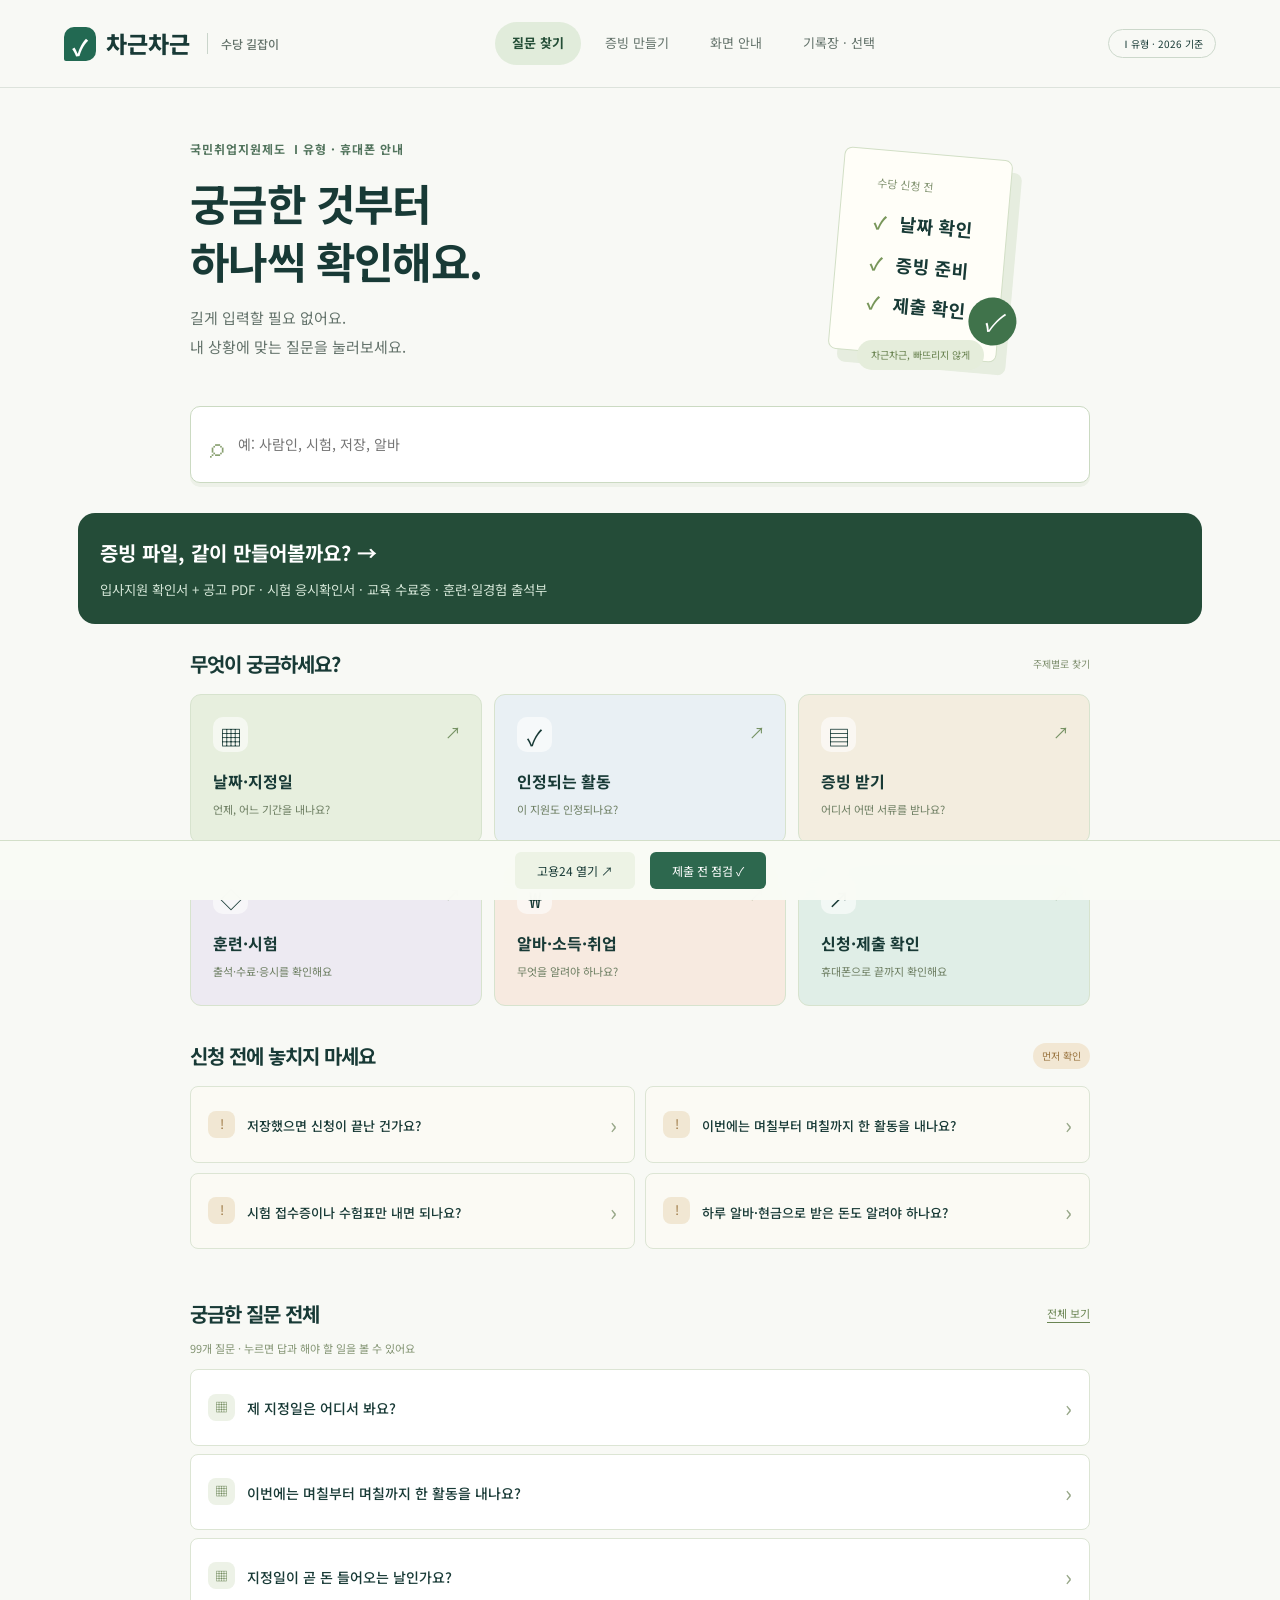
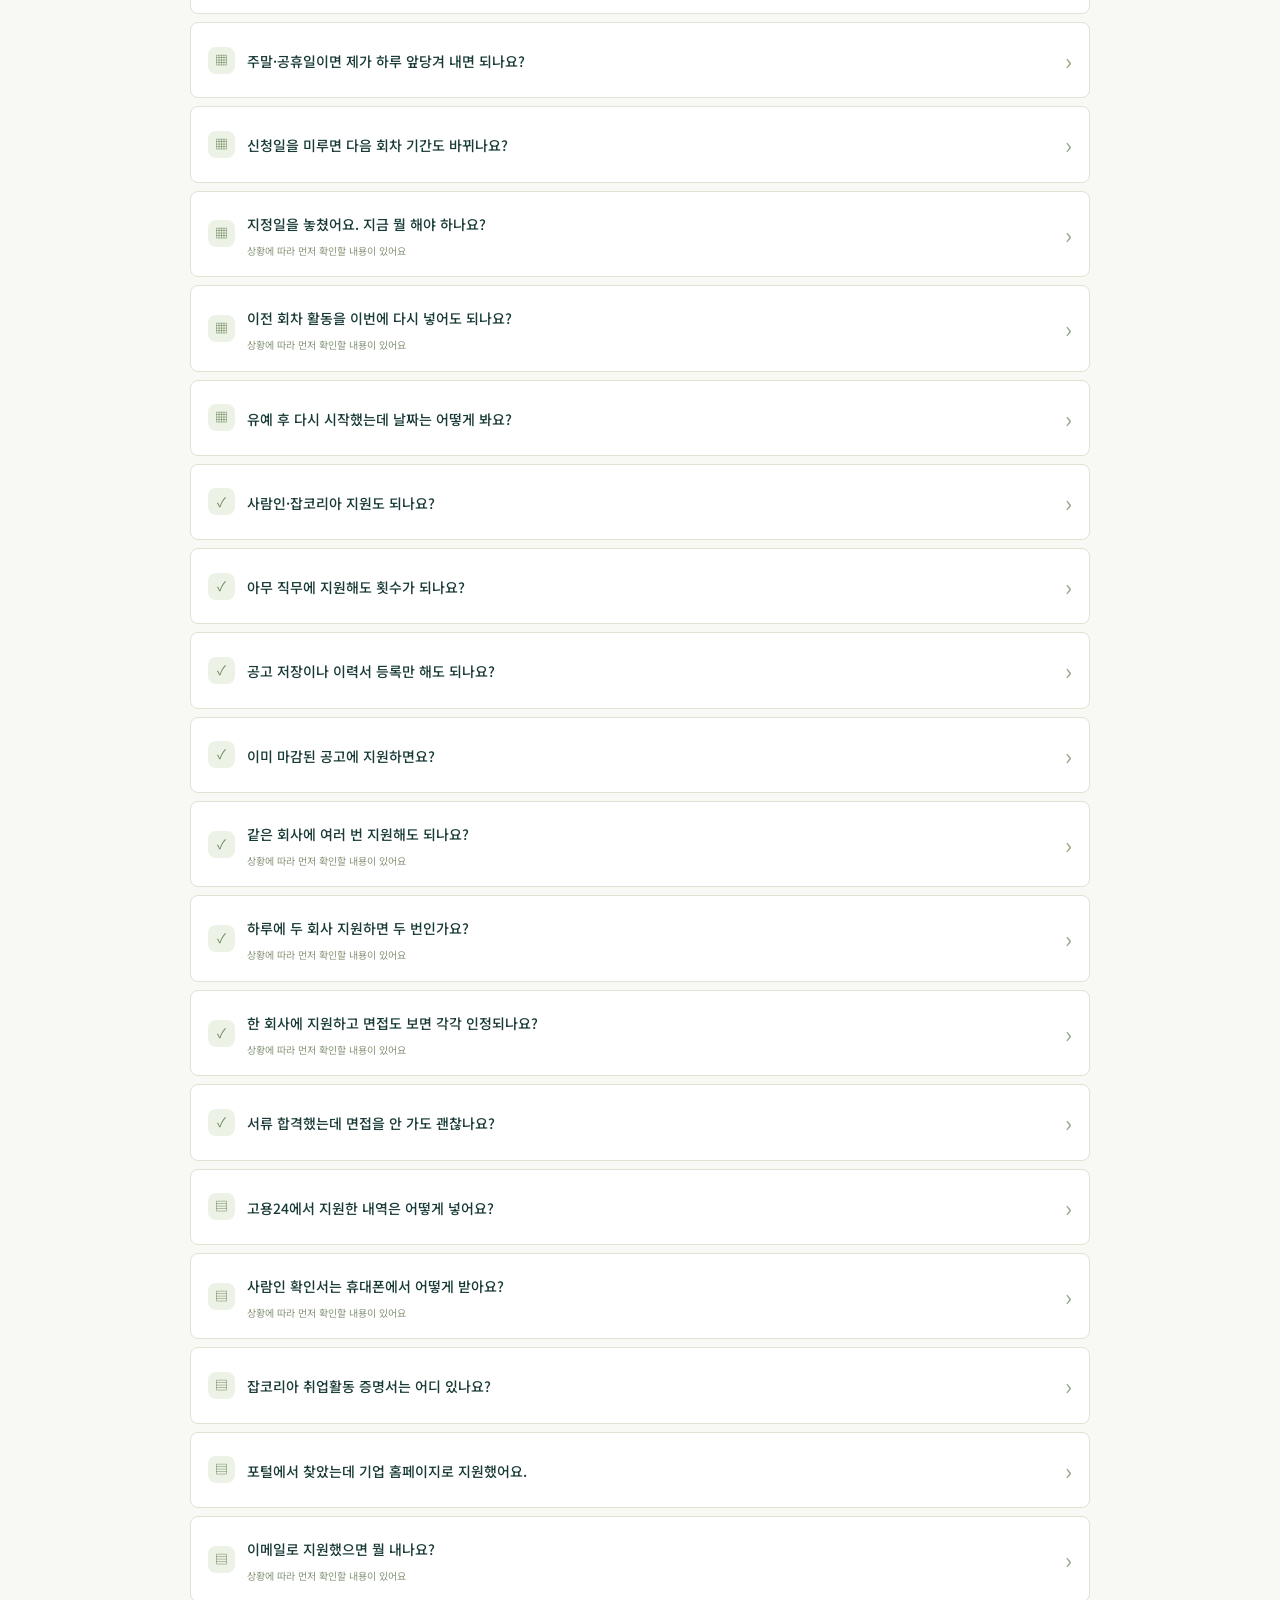
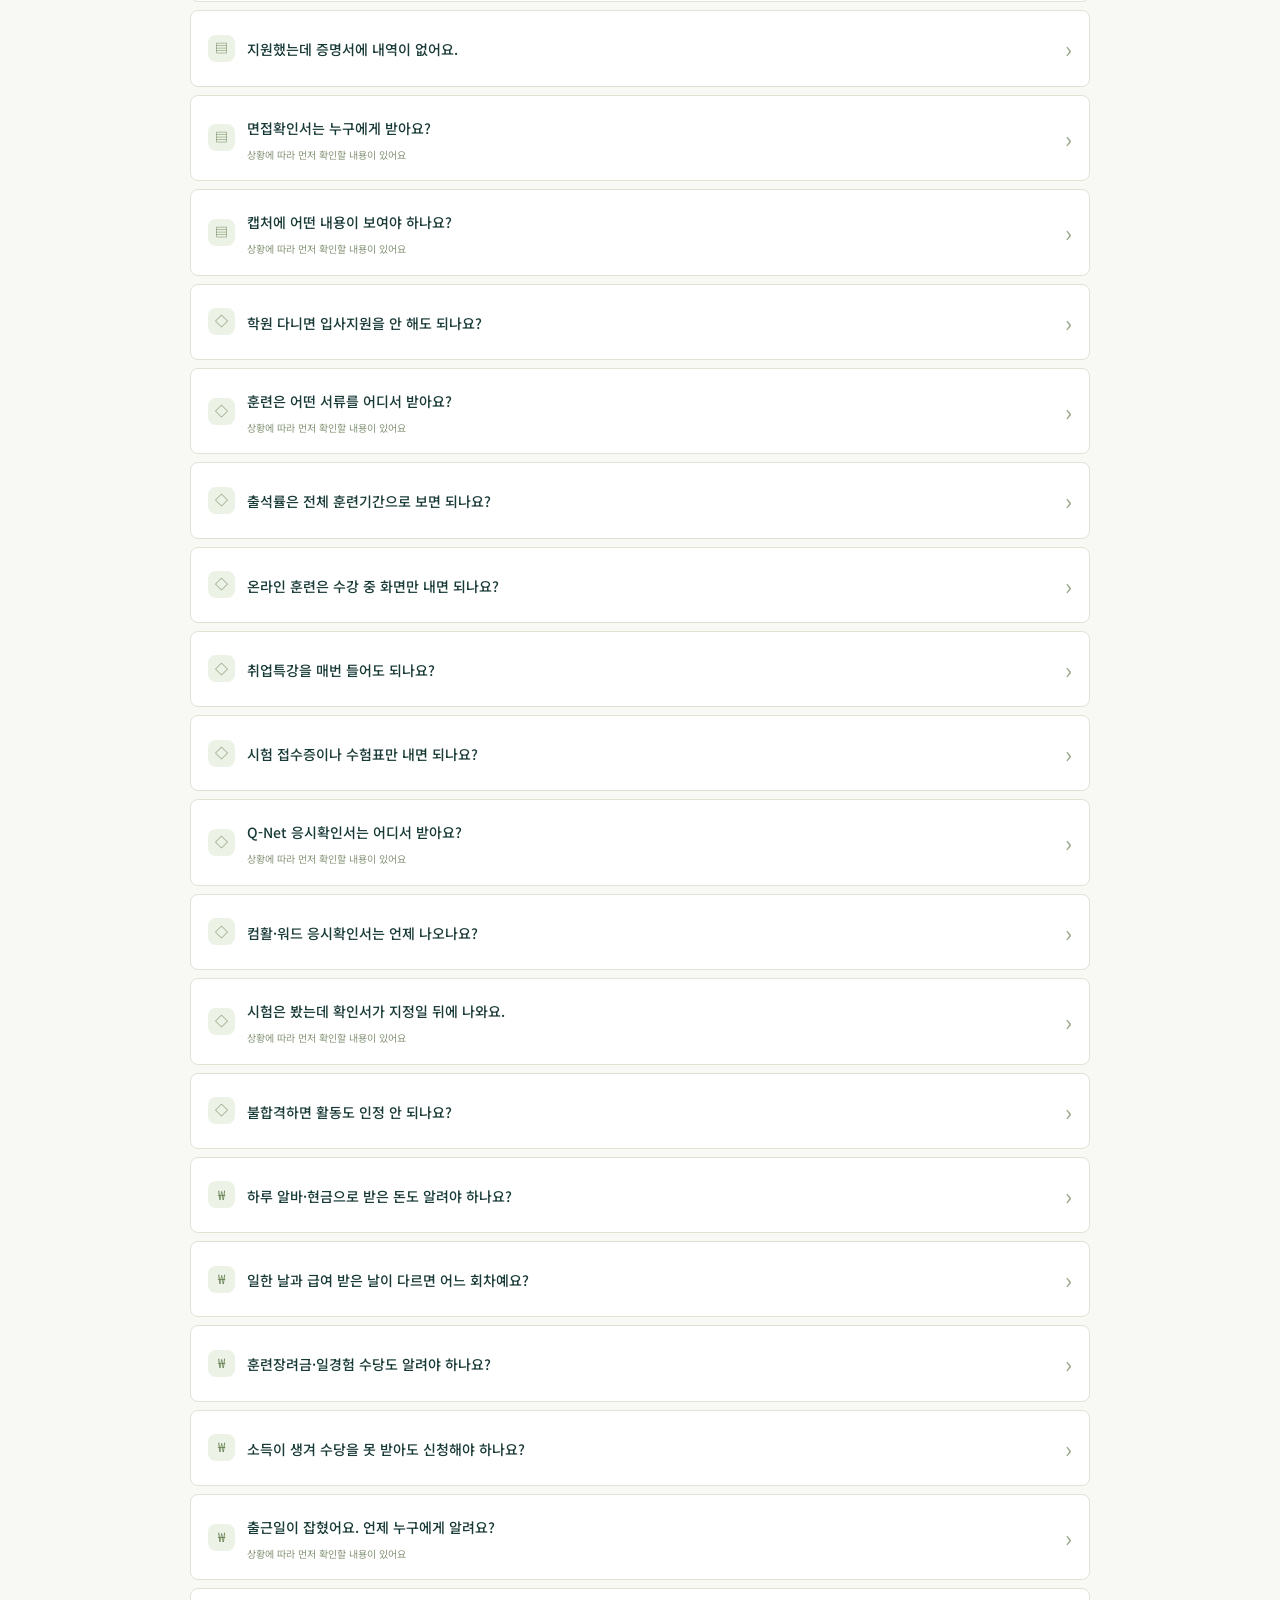
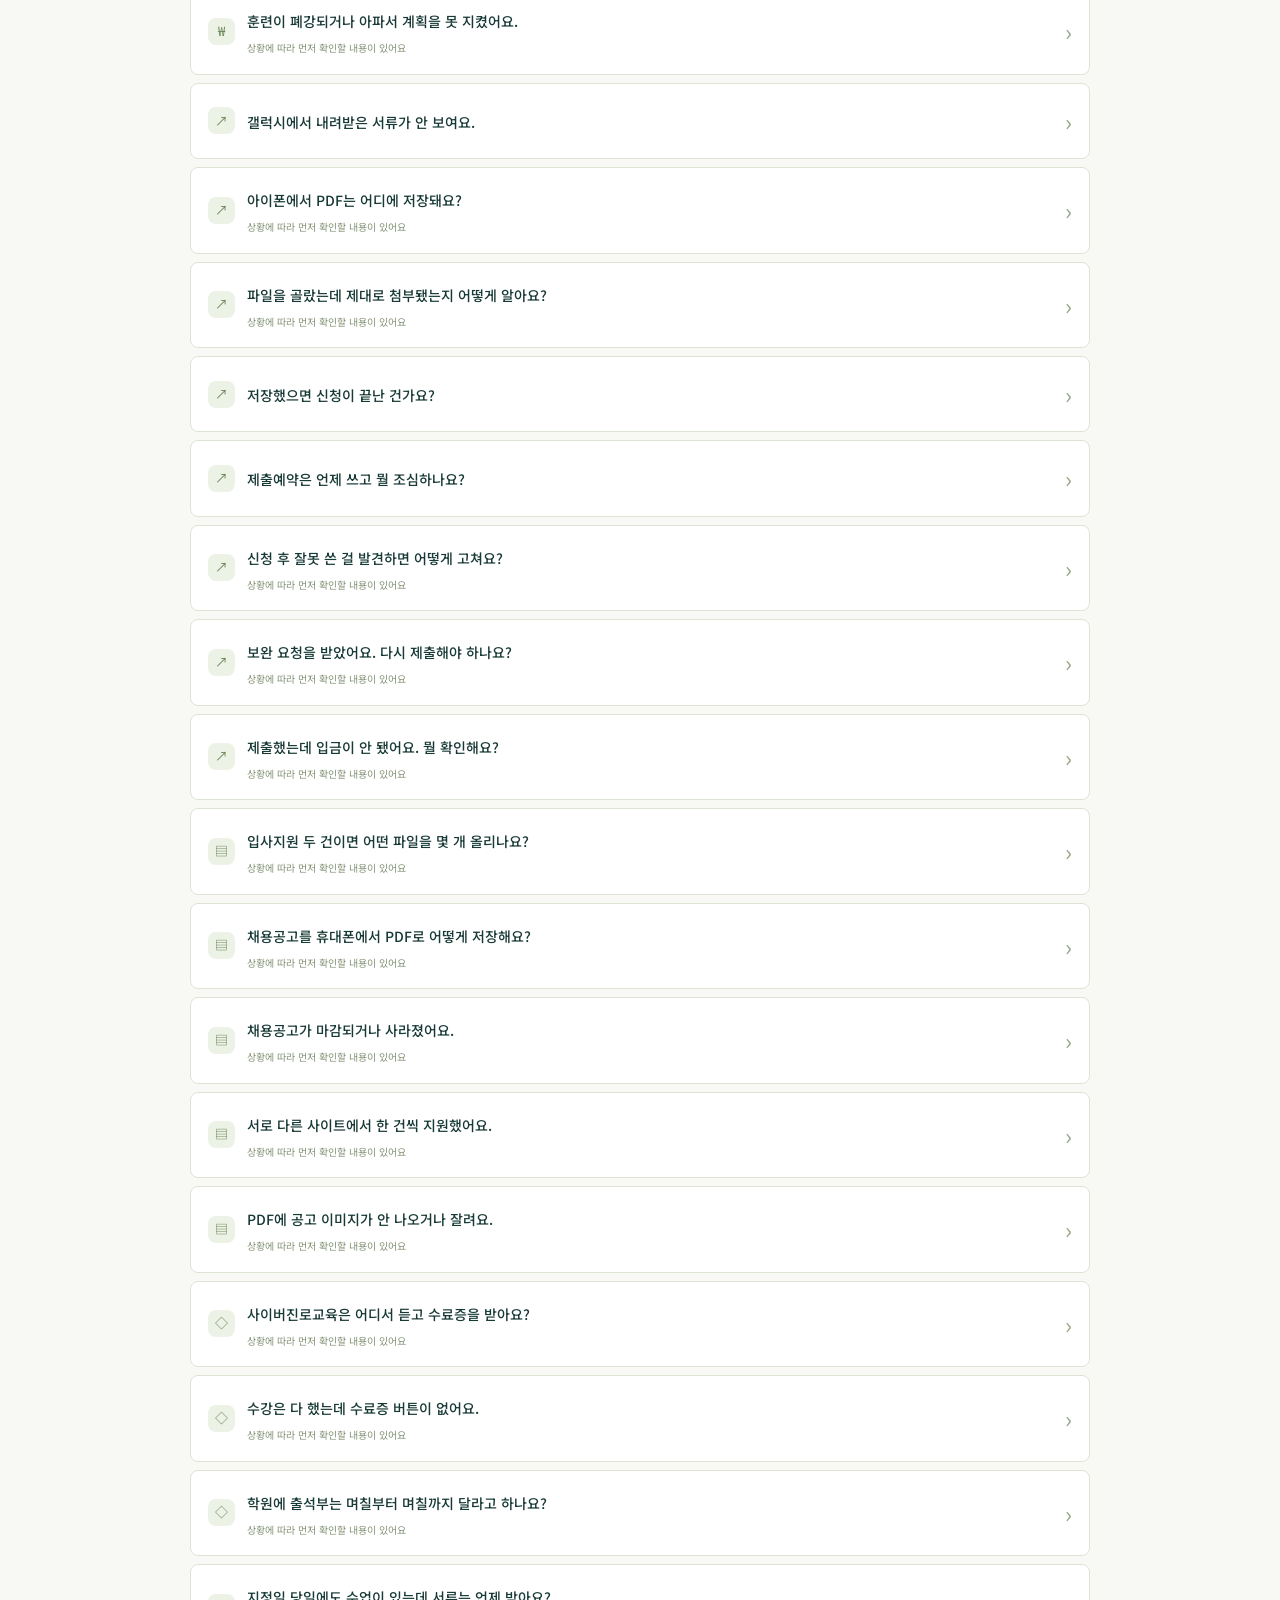
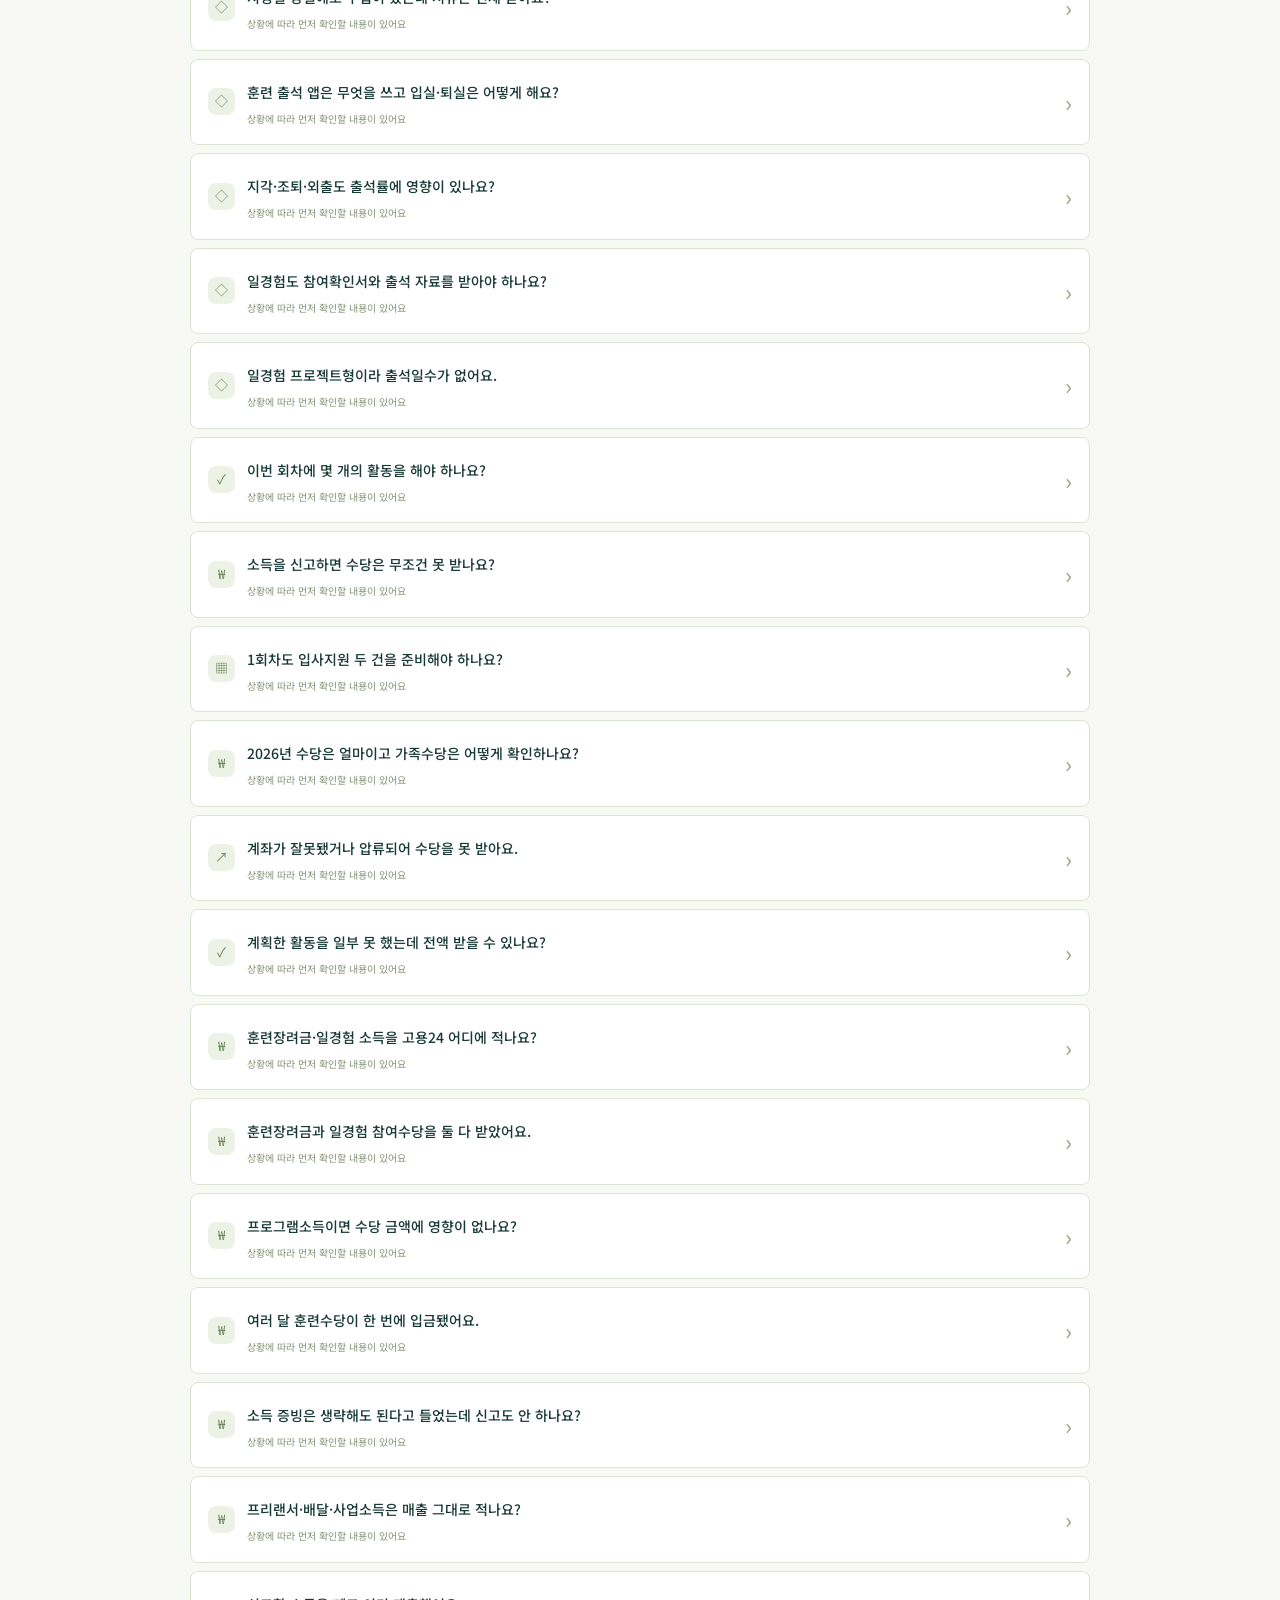
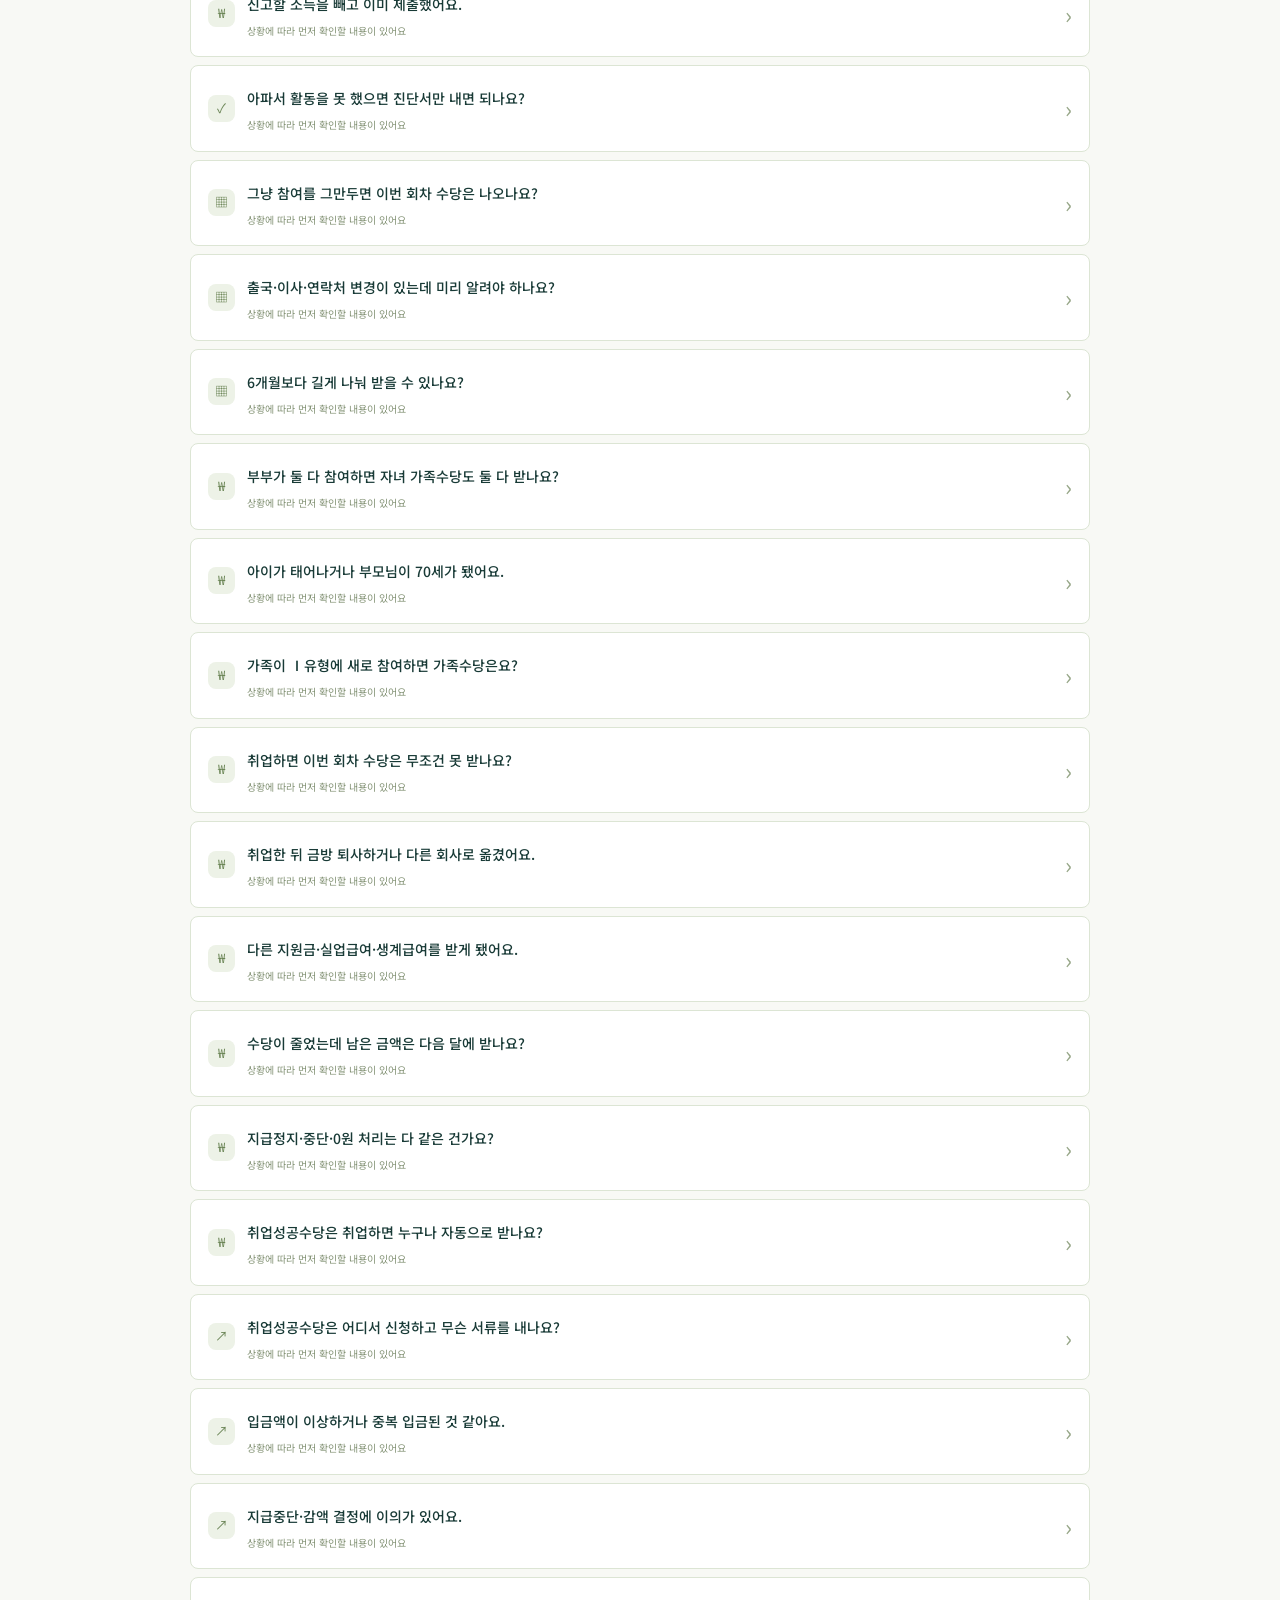
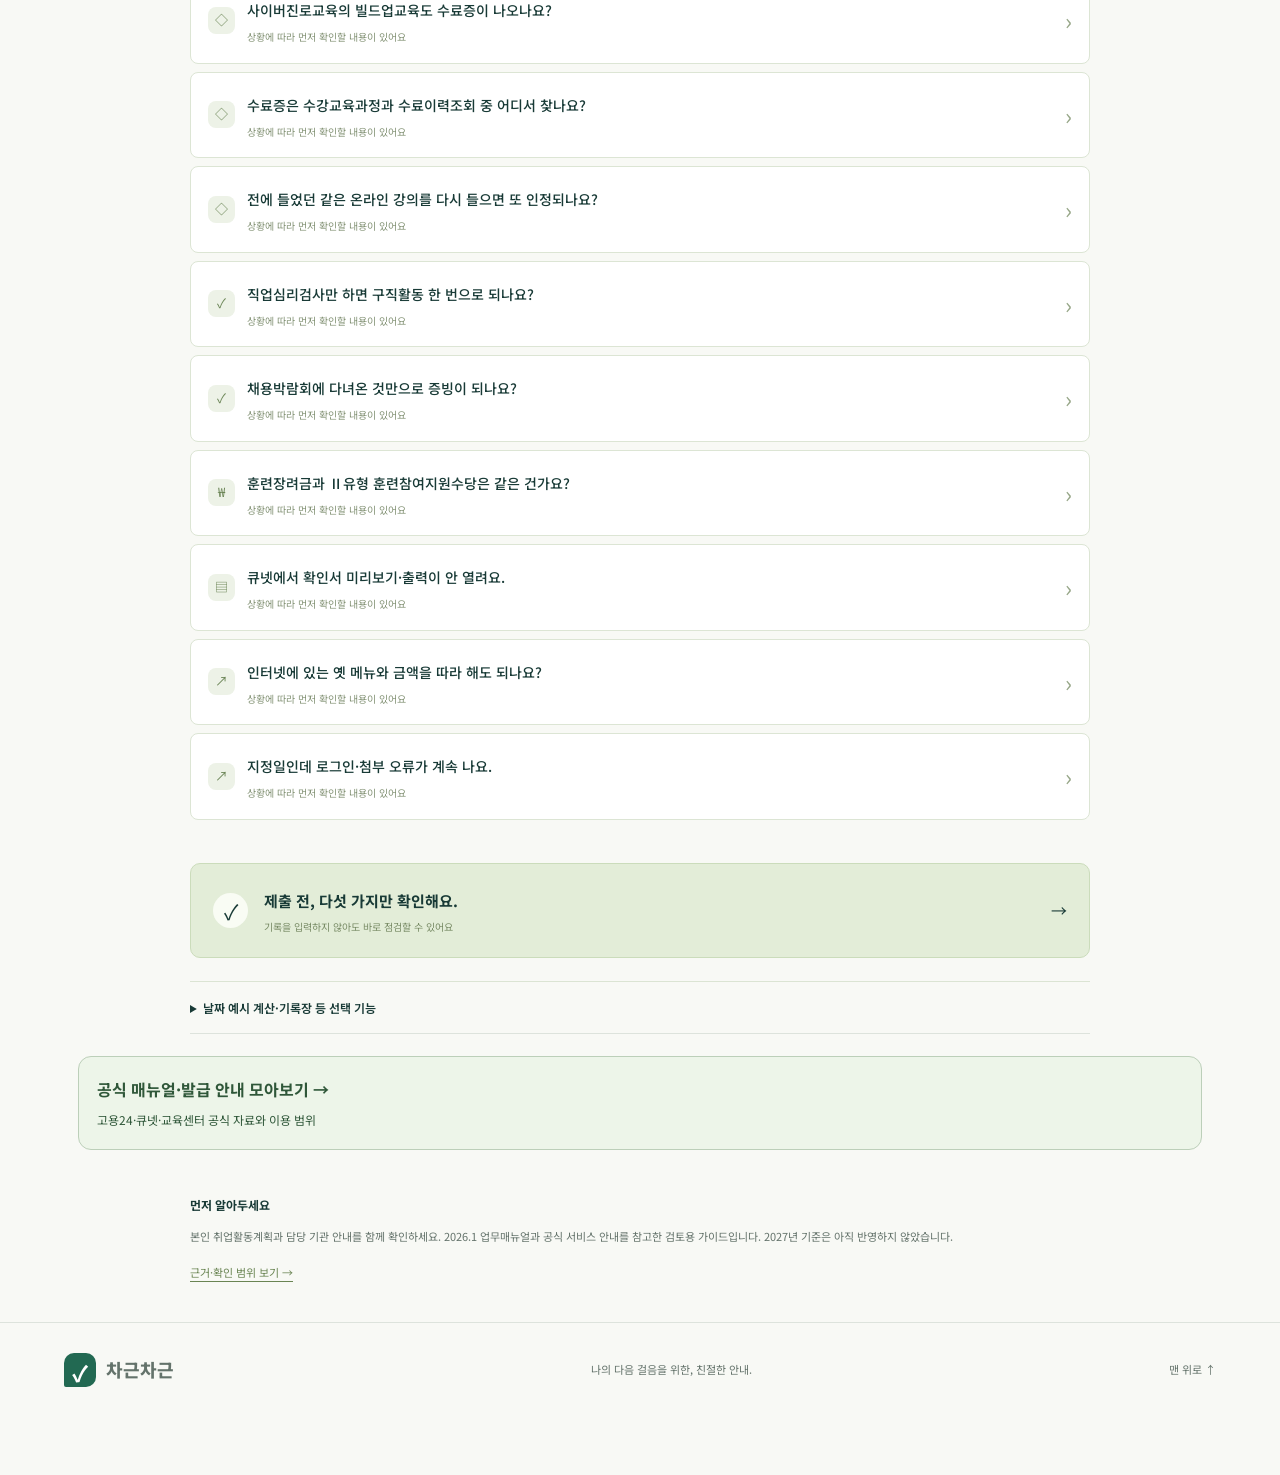
==== commit 5d3ea1f4: "Add official manual hub and questions found in participant guides" ====
--- a/index.html
+++ b/index.html
@@ -1,5 +1,5 @@
 <!doctype html>
-<html lang="ko"><head><meta charset="UTF-8"><meta name="viewport" content="width=device-width,initial-scale=1"><meta name="description" content="국민취업지원제도 Ⅰ유형 참여자를 위한 일정, 구직활동, 증빙과 수당 제출 안내"><title>차근차근 — 수당 신청 안내</title><link rel="stylesheet" href="style.css"><link rel="stylesheet" href="visual-guide.css"><link rel="stylesheet" href="tracker.css?v=20261112c"><link rel="stylesheet" href="faq.css?v=20261113"><link rel="stylesheet" href="evidence.css?v=20261113d"></head>
+<html lang="ko"><head><meta charset="UTF-8"><meta name="viewport" content="width=device-width,initial-scale=1"><meta name="description" content="국민취업지원제도 Ⅰ유형 참여자를 위한 일정, 구직활동, 증빙과 수당 제출 안내"><title>차근차근 — 수당 신청 안내</title><link rel="stylesheet" href="style.css"><link rel="stylesheet" href="visual-guide.css"><link rel="stylesheet" href="tracker.css?v=20261112c"><link rel="stylesheet" href="faq.css?v=20261113"><link rel="stylesheet" href="evidence.css?v=20261114a"></head>
 <body><a class="skip" href="#main">본문으로</a><header><a class="brand" href="#home"><span class="logo">✓</span> 차근차근<span class="brand-sub">수당 신청 안내</span></a><nav><a href="#guide">신청 따라 하기</a><a href="#activities">활동·증빙 찾기</a><a href="#help">도움말</a></nav><span class="edition">2026 기준 · 검토용</span></header>
 <main id="main"><section class="hero" id="home"><div><span class="eyebrow">국민취업지원제도 Ⅰ유형 참여자 가이드</span><h1>수당 신청,<br>하나씩 같이 해봐요.</h1><p>내 일정 확인부터 구직활동, 증빙 준비, 최종 제출까지.<br class="desktop"> 지금 필요한 단계에서 시작해도 괜찮아요.</p><a class="primary" href="#guide" id="start">처음부터 따라 하기 <span>↗</span></a><a class="text-link" href="#activities">활동·증빙부터 찾아볼게요 →</a><div class="hero-note">Ⅰ유형 참여 및 취업활동계획 수립을 마친 분의 2회차 신청부터 안내합니다.</div></div><div class="journey"><div class="journey-top"><span>이번 회차, 이렇게 준비해요</span><span class="pill">STEP BY STEP</span></div><div class="journey-item"><b>01</b><div>내 일정과 계획 확인<small>언제까지, 무엇을 해야 하는지</small></div><span>✓</span></div><div class="journey-item"><b>02</b><div>활동하고 증빙 준비<small>지원내역부터 확인서까지</small></div><span>↗</span></div><div class="journey-item"><b>03</b><div>신청하고 완료 확인<small>저장 후 제출까지 확인하기</small></div><span>→</span></div><div class="journey-bottom"><span class="dot"></span> 천천히 따라가면, 빠뜨리지 않을 수 있어요.</div></div></section>
 <div class="scope"><strong>먼저 확인해 주세요</strong><span>이곳은 신청을 돕는 안내 페이지입니다. 실제 신청은 고용24에서 진행하며, 본인 취업활동계획과 담당 상담사의 안내를 함께 확인하세요. 현재 PC 공식 안내를 바탕으로 만든 검토용 첫 버전입니다.</span></div>
@@ -7,4 +7,4 @@
 <section id="activities"><div class="section-title"><div><span class="eyebrow">02 / 활동과 증빙</span><h2>어떤 활동을 할 예정인가요?</h2><p>활동 방법과 챙길 자료를 함께 확인하세요.</p></div></div><div class="notice">먼저 내 취업활동계획을 확인하세요. 아래 활동이 모든 참여자에게 자동으로 인정되는 것은 아닙니다.</div><label class="search-label"><span>⌕</span><input id="activitySearch" type="search" placeholder="활동이나 사이트 검색 · 예: 사람인, 면접, 훈련" aria-label="활동 검색"></label><div class="filters" id="filters"><button class="active" data-filter="all" aria-pressed="true">전체</button><button data-filter="지원" aria-pressed="false">입사지원</button><button data-filter="면접" aria-pressed="false">면접</button><button data-filter="교육" aria-pressed="false">교육·프로그램</button></div><div class="activity-grid" id="activityGrid"></div></section>
 <section id="help"><div class="section-title"><div><span class="eyebrow">03 / 막히는 부분 해결하기</span><h2>이런 경우에는 어떻게 하나요?</h2></div></div><div id="faq"></div></section>
 <section class="finish-banner"><div><span class="eyebrow">제출 전, 마지막 확인</span><h2>저장했나요? 제출도 확인했나요?</h2><p>체크리스트를 마쳐도 실제 수당 신청은 완료되지 않습니다.<br>고용24에서 신청 내역과 제출 결과를 꼭 확인하세요.</p></div><a class="primary" href="https://www.work24.go.kr/" target="_blank" rel="noopener noreferrer">고용24 열기 ↗</a></section>
-<section id="sources" class="sources"><h2>안내의 근거와 확인 범위</h2><p>조사일 2026.11.11 · 2026.1 업무매뉴얼의 수당 관련 내용과 아래 공식 자료를 참고했습니다. 2027년 기준은 반영하지 않았습니다. 로그인 이후 실제 화면, 모바일 메뉴와 최신 개정 규정의 전체 대조는 추가 확인 중입니다.</p><div><a href="https://www.work24.go.kr/cm/c/d/0180/retrieveSiteEasyDetailHpcm.do?tycd=E6T00&utzeGuidId=GUID000110" target="_blank" rel="noopener noreferrer">고용24 PC 신청 화면 가이드 ↗</a><a href="https://m.work24.go.kr/ua/z/z/1300/selectEmssRqutIntro.do?intro=1" target="_blank" rel="noopener noreferrer">고용24 제도 안내 ↗</a><a href="https://www.law.go.kr/행정규칙/국민취업지원제도운영규정" target="_blank" rel="noopener noreferrer">국민취업지원제도 운영규정 ↗</a></div><p>화면처럼 보이는 설명도는 입력 위치를 이해하기 위한 예시이며 실제 고용24 화면이 아닙니다. 실제 화면 이미지는 공식 가이드에서 확인할 수 있습니다.</p></section></main><footer><a class="brand" href="#home"><span class="logo">✓</span> 차근차근</a><span>나의 다음 걸음을 위한, 친절한 안내.</span><a href="#home">맨 위로 ↑</a></footer><dialog id="activityDialog"><button id="closeDialog" class="close" aria-label="닫기">×</button><div id="dialogBody"></div></dialog><script src="app.js?v=20261113b"></script><script src="visual-guide.js?v=20261113d"></script><script src="tracker-core.js?v=20261112c"></script><script src="tracker.js?v=20261113d"></script><script src="faq-data.js?v=20261113d"></script><script src="evidence.js?v=20261113d"></script><script src="faq.js?v=20261113d"></script></body></html>+<section id="sources" class="sources"><h2>안내의 근거와 확인 범위</h2><p>조사일 2026.11.11 · 2026.1 업무매뉴얼의 수당 관련 내용과 아래 공식 자료를 참고했습니다. 2027년 기준은 반영하지 않았습니다. 로그인 이후 실제 화면, 모바일 메뉴와 최신 개정 규정의 전체 대조는 추가 확인 중입니다.</p><div><a href="https://www.work24.go.kr/cm/c/d/0180/retrieveSiteEasyDetailHpcm.do?tycd=E6T00&utzeGuidId=GUID000110" target="_blank" rel="noopener noreferrer">고용24 PC 신청 화면 가이드 ↗</a><a href="https://m.work24.go.kr/ua/z/z/1300/selectEmssRqutIntro.do?intro=1" target="_blank" rel="noopener noreferrer">고용24 제도 안내 ↗</a><a href="https://www.law.go.kr/행정규칙/국민취업지원제도운영규정" target="_blank" rel="noopener noreferrer">국민취업지원제도 운영규정 ↗</a></div><p>화면처럼 보이는 설명도는 입력 위치를 이해하기 위한 예시이며 실제 고용24 화면이 아닙니다. 실제 화면 이미지는 공식 가이드에서 확인할 수 있습니다.</p></section></main><footer><a class="brand" href="#home"><span class="logo">✓</span> 차근차근</a><span>나의 다음 걸음을 위한, 친절한 안내.</span><a href="#home">맨 위로 ↑</a></footer><dialog id="activityDialog"><button id="closeDialog" class="close" aria-label="닫기">×</button><div id="dialogBody"></div></dialog><script src="app.js?v=20261113b"></script><script src="visual-guide.js?v=20261114a"></script><script src="tracker-core.js?v=20261112c"></script><script src="tracker.js?v=20261114a"></script><script src="faq-data.js?v=20261114a"></script><script src="evidence.js?v=20261114a"></script><script src="faq.js?v=20261114a"></script></body></html>
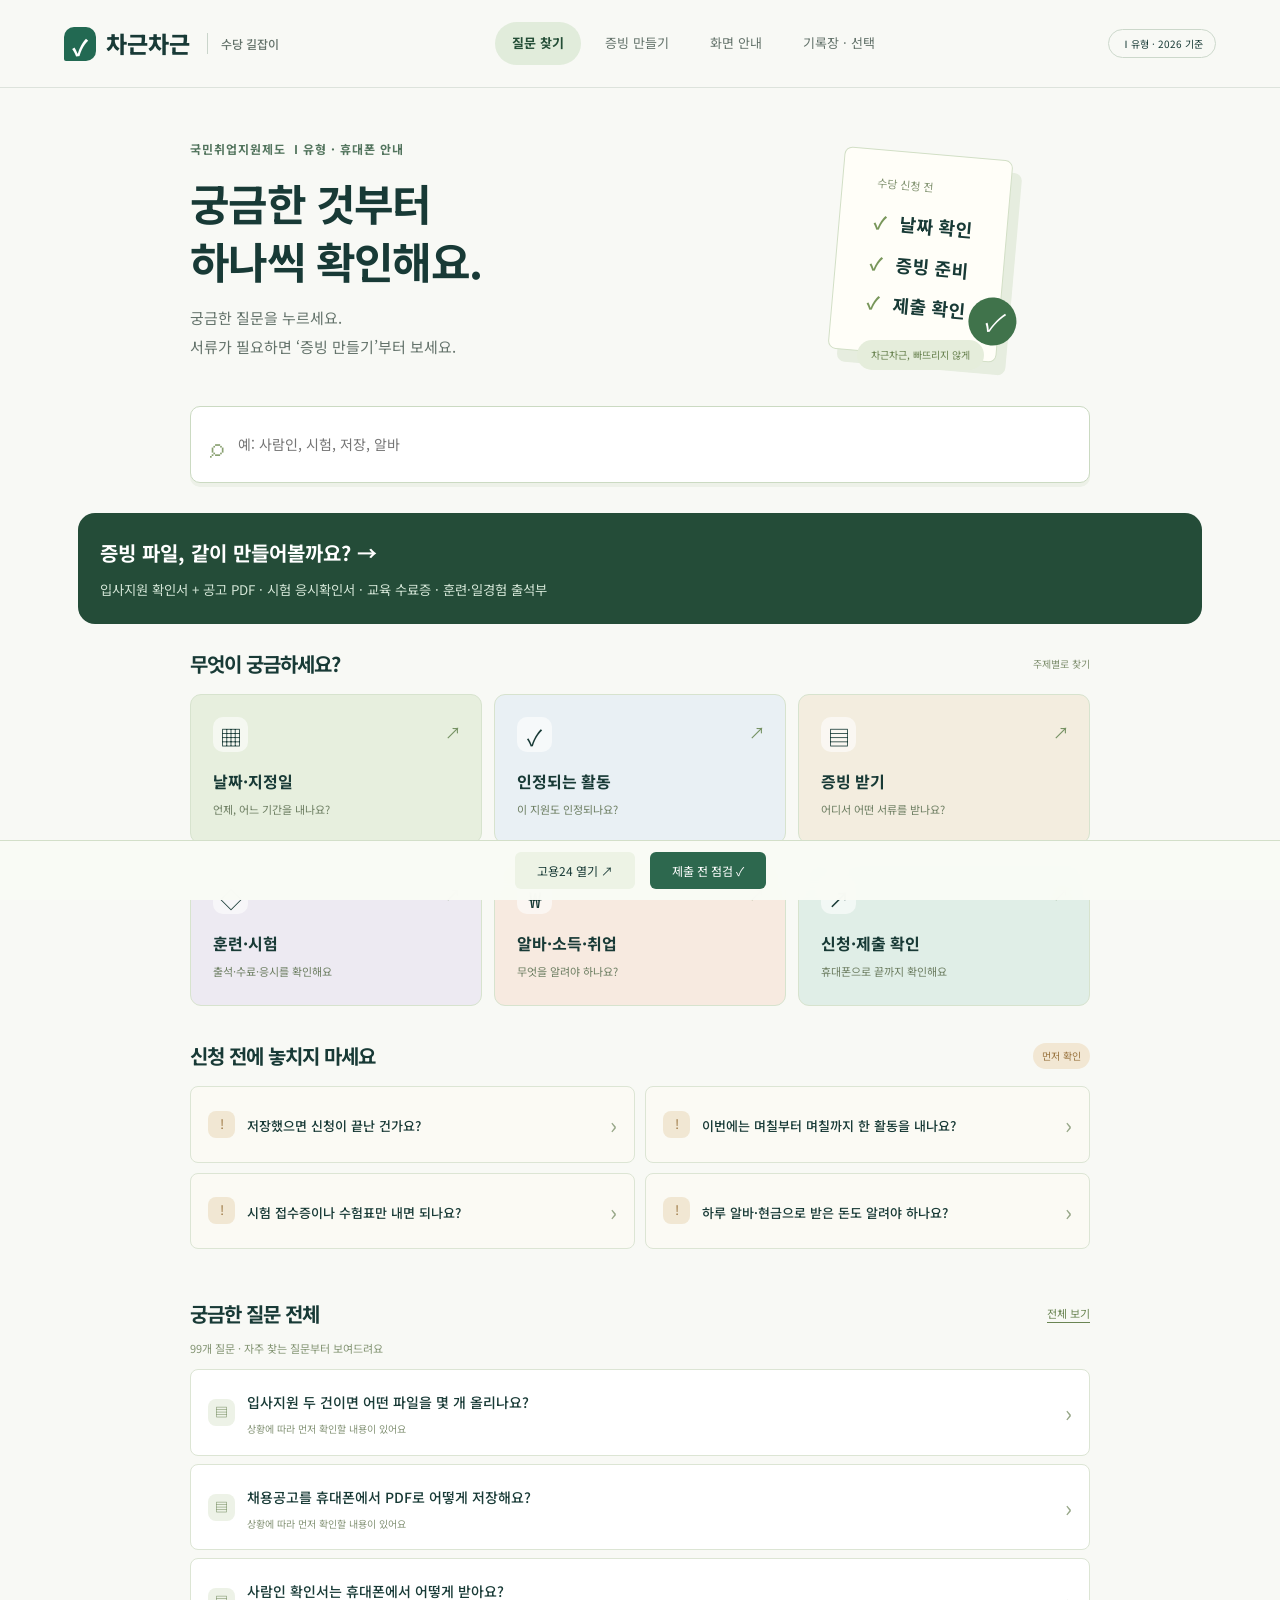
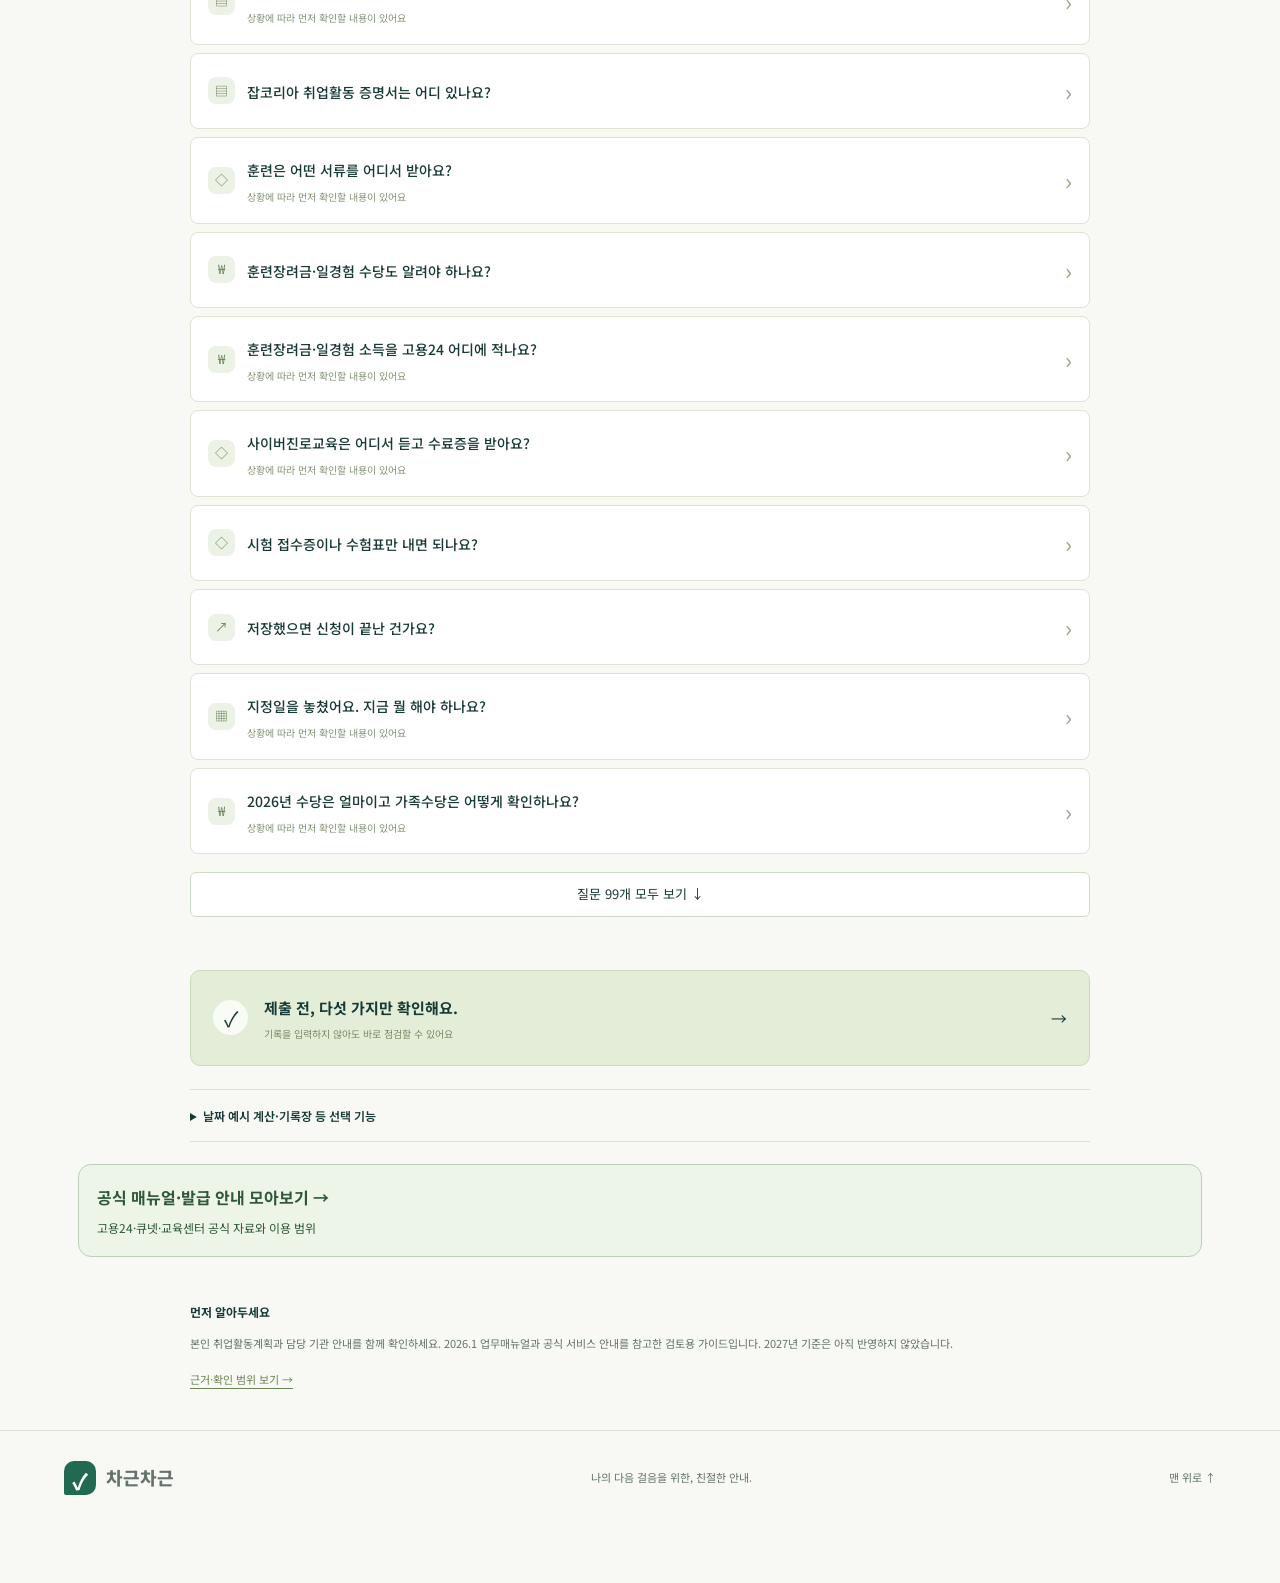
==== commit 52cda85a: "Improve mobile readability and step navigation" ====
--- a/index.html
+++ b/index.html
@@ -1,5 +1,5 @@
 <!doctype html>
-<html lang="ko"><head><meta charset="UTF-8"><meta name="viewport" content="width=device-width,initial-scale=1"><meta name="description" content="국민취업지원제도 Ⅰ유형 참여자를 위한 일정, 구직활동, 증빙과 수당 제출 안내"><title>차근차근 — 수당 신청 안내</title><link rel="stylesheet" href="style.css"><link rel="stylesheet" href="visual-guide.css"><link rel="stylesheet" href="tracker.css?v=20261112c"><link rel="stylesheet" href="faq.css?v=20261113"><link rel="stylesheet" href="evidence.css?v=20261114a"></head>
+<html lang="ko"><head><meta charset="UTF-8"><meta name="viewport" content="width=device-width,initial-scale=1"><meta name="description" content="국민취업지원제도 Ⅰ유형 참여자를 위한 일정, 구직활동, 증빙과 수당 제출 안내"><title>차근차근 — 수당 신청 안내</title><link rel="stylesheet" href="style.css"><link rel="stylesheet" href="visual-guide.css"><link rel="stylesheet" href="tracker.css?v=20261112c"><link rel="stylesheet" href="faq.css?v=20261113"><link rel="stylesheet" href="evidence.css?v=20261114b"><link rel="stylesheet" href="mobile.css?v=20261114b"></head>
 <body><a class="skip" href="#main">본문으로</a><header><a class="brand" href="#home"><span class="logo">✓</span> 차근차근<span class="brand-sub">수당 신청 안내</span></a><nav><a href="#guide">신청 따라 하기</a><a href="#activities">활동·증빙 찾기</a><a href="#help">도움말</a></nav><span class="edition">2026 기준 · 검토용</span></header>
 <main id="main"><section class="hero" id="home"><div><span class="eyebrow">국민취업지원제도 Ⅰ유형 참여자 가이드</span><h1>수당 신청,<br>하나씩 같이 해봐요.</h1><p>내 일정 확인부터 구직활동, 증빙 준비, 최종 제출까지.<br class="desktop"> 지금 필요한 단계에서 시작해도 괜찮아요.</p><a class="primary" href="#guide" id="start">처음부터 따라 하기 <span>↗</span></a><a class="text-link" href="#activities">활동·증빙부터 찾아볼게요 →</a><div class="hero-note">Ⅰ유형 참여 및 취업활동계획 수립을 마친 분의 2회차 신청부터 안내합니다.</div></div><div class="journey"><div class="journey-top"><span>이번 회차, 이렇게 준비해요</span><span class="pill">STEP BY STEP</span></div><div class="journey-item"><b>01</b><div>내 일정과 계획 확인<small>언제까지, 무엇을 해야 하는지</small></div><span>✓</span></div><div class="journey-item"><b>02</b><div>활동하고 증빙 준비<small>지원내역부터 확인서까지</small></div><span>↗</span></div><div class="journey-item"><b>03</b><div>신청하고 완료 확인<small>저장 후 제출까지 확인하기</small></div><span>→</span></div><div class="journey-bottom"><span class="dot"></span> 천천히 따라가면, 빠뜨리지 않을 수 있어요.</div></div></section>
 <div class="scope"><strong>먼저 확인해 주세요</strong><span>이곳은 신청을 돕는 안내 페이지입니다. 실제 신청은 고용24에서 진행하며, 본인 취업활동계획과 담당 상담사의 안내를 함께 확인하세요. 현재 PC 공식 안내를 바탕으로 만든 검토용 첫 버전입니다.</span></div>
@@ -7,4 +7,4 @@
 <section id="activities"><div class="section-title"><div><span class="eyebrow">02 / 활동과 증빙</span><h2>어떤 활동을 할 예정인가요?</h2><p>활동 방법과 챙길 자료를 함께 확인하세요.</p></div></div><div class="notice">먼저 내 취업활동계획을 확인하세요. 아래 활동이 모든 참여자에게 자동으로 인정되는 것은 아닙니다.</div><label class="search-label"><span>⌕</span><input id="activitySearch" type="search" placeholder="활동이나 사이트 검색 · 예: 사람인, 면접, 훈련" aria-label="활동 검색"></label><div class="filters" id="filters"><button class="active" data-filter="all" aria-pressed="true">전체</button><button data-filter="지원" aria-pressed="false">입사지원</button><button data-filter="면접" aria-pressed="false">면접</button><button data-filter="교육" aria-pressed="false">교육·프로그램</button></div><div class="activity-grid" id="activityGrid"></div></section>
 <section id="help"><div class="section-title"><div><span class="eyebrow">03 / 막히는 부분 해결하기</span><h2>이런 경우에는 어떻게 하나요?</h2></div></div><div id="faq"></div></section>
 <section class="finish-banner"><div><span class="eyebrow">제출 전, 마지막 확인</span><h2>저장했나요? 제출도 확인했나요?</h2><p>체크리스트를 마쳐도 실제 수당 신청은 완료되지 않습니다.<br>고용24에서 신청 내역과 제출 결과를 꼭 확인하세요.</p></div><a class="primary" href="https://www.work24.go.kr/" target="_blank" rel="noopener noreferrer">고용24 열기 ↗</a></section>
-<section id="sources" class="sources"><h2>안내의 근거와 확인 범위</h2><p>조사일 2026.11.11 · 2026.1 업무매뉴얼의 수당 관련 내용과 아래 공식 자료를 참고했습니다. 2027년 기준은 반영하지 않았습니다. 로그인 이후 실제 화면, 모바일 메뉴와 최신 개정 규정의 전체 대조는 추가 확인 중입니다.</p><div><a href="https://www.work24.go.kr/cm/c/d/0180/retrieveSiteEasyDetailHpcm.do?tycd=E6T00&utzeGuidId=GUID000110" target="_blank" rel="noopener noreferrer">고용24 PC 신청 화면 가이드 ↗</a><a href="https://m.work24.go.kr/ua/z/z/1300/selectEmssRqutIntro.do?intro=1" target="_blank" rel="noopener noreferrer">고용24 제도 안내 ↗</a><a href="https://www.law.go.kr/행정규칙/국민취업지원제도운영규정" target="_blank" rel="noopener noreferrer">국민취업지원제도 운영규정 ↗</a></div><p>화면처럼 보이는 설명도는 입력 위치를 이해하기 위한 예시이며 실제 고용24 화면이 아닙니다. 실제 화면 이미지는 공식 가이드에서 확인할 수 있습니다.</p></section></main><footer><a class="brand" href="#home"><span class="logo">✓</span> 차근차근</a><span>나의 다음 걸음을 위한, 친절한 안내.</span><a href="#home">맨 위로 ↑</a></footer><dialog id="activityDialog"><button id="closeDialog" class="close" aria-label="닫기">×</button><div id="dialogBody"></div></dialog><script src="app.js?v=20261113b"></script><script src="visual-guide.js?v=20261114a"></script><script src="tracker-core.js?v=20261112c"></script><script src="tracker.js?v=20261114a"></script><script src="faq-data.js?v=20261114a"></script><script src="evidence.js?v=20261114a"></script><script src="faq.js?v=20261114a"></script></body></html>+<section id="sources" class="sources"><h2>안내의 근거와 확인 범위</h2><p>조사일 2026.11.11 · 2026.1 업무매뉴얼의 수당 관련 내용과 아래 공식 자료를 참고했습니다. 2027년 기준은 반영하지 않았습니다. 로그인 이후 실제 화면, 모바일 메뉴와 최신 개정 규정의 전체 대조는 추가 확인 중입니다.</p><div><a href="https://www.work24.go.kr/cm/c/d/0180/retrieveSiteEasyDetailHpcm.do?tycd=E6T00&utzeGuidId=GUID000110" target="_blank" rel="noopener noreferrer">고용24 PC 신청 화면 가이드 ↗</a><a href="https://m.work24.go.kr/ua/z/z/1300/selectEmssRqutIntro.do?intro=1" target="_blank" rel="noopener noreferrer">고용24 제도 안내 ↗</a><a href="https://www.law.go.kr/행정규칙/국민취업지원제도운영규정" target="_blank" rel="noopener noreferrer">국민취업지원제도 운영규정 ↗</a></div><p>화면처럼 보이는 설명도는 입력 위치를 이해하기 위한 예시이며 실제 고용24 화면이 아닙니다. 실제 화면 이미지는 공식 가이드에서 확인할 수 있습니다.</p></section></main><footer><a class="brand" href="#home"><span class="logo">✓</span> 차근차근</a><span>나의 다음 걸음을 위한, 친절한 안내.</span><a href="#home">맨 위로 ↑</a></footer><dialog id="activityDialog"><button id="closeDialog" class="close" aria-label="닫기">×</button><div id="dialogBody"></div></dialog><script src="app.js?v=20261113b"></script><script src="visual-guide.js?v=20261114b"></script><script src="tracker-core.js?v=20261112c"></script><script src="tracker.js?v=20261114b"></script><script src="faq-data.js?v=20261114b"></script><script src="evidence.js?v=20261114b"></script><script src="faq.js?v=20261114b"></script></body></html>
--- a/mobile.css
+++ b/mobile.css
@@ -0,0 +1,52 @@
+/* Readable phone layout, shared across questions and step-by-step guides. */
+html{-webkit-text-size-adjust:100%;text-size-adjust:100%}
+img,svg{max-width:100%}.more-questions{display:block;width:100%;margin:18px 0;justify-content:center;text-align:center}
+.zoom-actions{display:flex;gap:10px;margin:12px}.zoom-actions button{min-height:44px}.zoom-actions [aria-pressed=true]{background:#dcebdc;border-color:#527a56}
+#imageDialog .zoom-scroll img{width:100%;max-width:100%;height:auto}
+#imageDialog .zoom-scroll.zoom-original img{width:1600px;max-width:none}
+#imageDialog{max-height:94dvh}#imageDialog .close{position:absolute;right:10px;top:8px;min-width:44px;min-height:44px;background:#fff;z-index:2}
+.answer-card .answer-detail{padding:16px 0}.ev-source{padding:12px 0}
+@media(max-width:650px){
+ body{font-size:16px;overflow-wrap:anywhere}main{padding-left:16px;padding-right:16px}
+ body header,body.faq-mode header{height:auto;min-height:112px;padding:10px 16px;display:flex;flex-wrap:wrap;gap:5px 10px}
+ header .brand{font-size:20px!important}.brand-sub,header .edition{display:none}
+ header nav,body.faq-mode header nav{width:100%;display:grid!important;grid-template-columns:repeat(4,minmax(0,1fr));gap:3px}
+ body header nav .mode-button,body.faq-mode header nav .mode-button{font-size:13px;padding:9px 3px;min-height:44px;line-height:1.4;white-space:normal}
+ header nav .nav-optional{display:none}
+ body.faq-mode main{padding:0 16px 26px}.help-intro{grid-template-columns:1fr;padding:26px 0 16px}.intro-visual{display:none}
+ .help-intro h1{font-size:31px}.help-intro .eyebrow{font-size:12px}.help-intro p{font-size:16px;line-height:1.8}
+ .faq-search-box input,#faqTool input,input[type=date],select,textarea{font-size:16px!important;min-height:46px}
+ .faq-search-box{min-height:52px}.faq-search-box button{min-width:44px;min-height:44px}
+ .topic-card{padding:17px 14px;min-height:151px}.topic-card>b{font-size:17px}.topic-card>small{font-size:13px;line-height:1.7}
+ .help-section-head h2{font-size:21px}.help-section-head>span{font-size:12px}.small-text{font-size:14px;min-height:44px}
+ .quick-question,.question-row{min-height:60px;padding:16px 12px}.quick-question b,.question-row b{font-size:16px;line-height:1.7}.question-row small{font-size:13px;line-height:1.7}
+ .result-count{font-size:14px}.q-mark{flex-shrink:0}.help-tools summary{font-size:15px;padding:14px 0;min-height:48px}
+ .help-sources-note p,.help-sources-note b{font-size:14px}.help-bottom-actions{padding:8px 12px max(8px,env(safe-area-inset-bottom));gap:8px}.help-bottom-actions>a,.help-bottom-actions>button{font-size:14px;min-height:46px;padding:10px}
+ .checklist-banner b{font-size:16px;line-height:1.6}.checklist-banner small{font-size:13px;line-height:1.7}
+ .answer-top{gap:12px}.back-help{font-size:15px;min-height:44px;display:inline-flex;align-items:center}.answer-top>span{font-size:12px;max-width:45%}
+ .answer-card{padding:23px 18px}.answer-card h1{font-size:27px;line-height:1.55}.short-answer{font-size:17px!important;line-height:1.9}
+ .answer-step>p{font-size:16px;line-height:1.85}.answer-steps h2{font-size:20px}.answer-steps{padding:22px 0 12px}
+ .avoid-mistake{padding:17px 13px}.avoid-mistake b{font-size:15px}.avoid-mistake p{font-size:15px;line-height:1.85}.confirm-note{font-size:14px;line-height:1.8}
+ .answer-detail summary,.ev-source summary,.ev-index summary{font-size:15px;min-height:48px;display:flex;align-items:center;cursor:pointer}
+ .answer-detail p,.answer-detail a,.answer-detail .ask-template{font-size:15px;line-height:1.85}.answer-detail a{display:block;padding:12px 0;overflow-wrap:anywhere}
+ .answer-compare span,.answer-compare small{font-size:13px}.answer-compare b{font-size:16px}.mini-document>span{font-size:12px}.mini-document>div{font-size:14px}.mini-document>div>span{font-size:12px}
+ .proof-branches>div>span,.date-meaning span{font-size:14px}.proof-branches b,.date-meaning b{font-size:16px}.action-path b{font-size:16px;line-height:1.8}
+ .guide-answer-button b{font-size:16px}.guide-answer-button small{font-size:13px;line-height:1.7}.ev-answer-link{font-size:17px;line-height:1.7}.ev-answer-link small{font-size:14px}
+ .final-check{padding:16px 13px}.final-check label{font-size:16px;line-height:1.8}.final-check>a{font-size:14px;min-height:44px;padding-top:10px}.final-check input{width:24px;height:24px}
+ .ev-home-start{padding:22px 18px}.ev-home-start b{font-size:20px}.ev-home-start small{font-size:14px}
+ .ev-grid{grid-template-columns:1fr;gap:12px}.ev-card{padding:20px 18px;grid-template-columns:32px 1fr;gap:7px 12px}.ev-card b{font-size:18px}.ev-card>small{font-size:14px;padding-right:12px}.ev-card>span{font-size:25px}
+ .ev-body{padding:23px 18px}.ev-body h1{font-size:26px;line-height:1.55}.ev-lead{font-size:17px;line-height:1.9}.tag,article .tag{font-size:12px}
+ .ev-heading{font-size:14px;padding:17px}.ev-heading>b{white-space:nowrap}.ev-menu b{font-size:16px}.ev-menu>small{font-size:12px}.ev-files b{font-size:15px}.ev-files small{font-size:14px}
+ .ev-player{overflow:visible}.ev-heading{border-radius:18px 18px 0 0}.ev-controls{position:sticky;bottom:0;z-index:2;background:#fffef9;padding:12px 14px max(12px,env(safe-area-inset-bottom));box-shadow:0 -4px 16px #24472a14;gap:10px;border-radius:0 0 18px 18px}
+ .ev-controls a{flex:1;justify-content:center;min-height:50px;font-size:16px;padding:12px 10px;gap:8px}.ev-index>a{font-size:15px;min-height:48px}.ev-quick{font-size:15px;gap:20px}.ev-quick a{padding:12px 0}
+ .ev-source,.source-note{font-size:13px;line-height:1.8}.ev-source a{font-size:15px;display:block;padding:12px 0}.player-bottom{font-size:13px;line-height:1.7;padding:12px 18px}
+ .request-box{padding:17px}.request-box>b{font-size:15px}.request-box p{font-size:16px;line-height:1.85}.request-box button{font-size:15px;min-height:46px}.request-box>span{font-size:14px}
+ .income-figure>b{font-size:16px}.income-figure figcaption,.real-screen figcaption,.real-screen>a{font-size:13px}.income-example>b{font-size:14px}.income-example span{font-size:14px}.income-example strong{font-size:16px}
+ .answer-image figcaption,.official-figure figcaption{font-size:13px;line-height:1.7}.answer-image button{width:100%}
+ .answer-detail section,.answer-card>section{padding-top:16px;padding-bottom:16px}
+ #imageDialog{width:calc(100% - 16px);padding:52px 8px 12px}#imageDialog>p{font-size:14px}.zoom-actions{gap:8px;margin:10px 4px}.zoom-actions button{flex:1;padding:10px;font-size:14px}.zoom-scroll{max-height:68dvh}
+ .primary,.secondary{font-size:16px;min-height:46px}#faqTool p,#faqTool label{font-size:16px}#faqTool h2{font-size:24px}
+ .question-section{scroll-margin-top:126px}.visual-player{scroll-margin-top:126px}
+}
+@media(prefers-reduced-motion:reduce){html{scroll-behavior:auto}*{transition:none!important}}
+
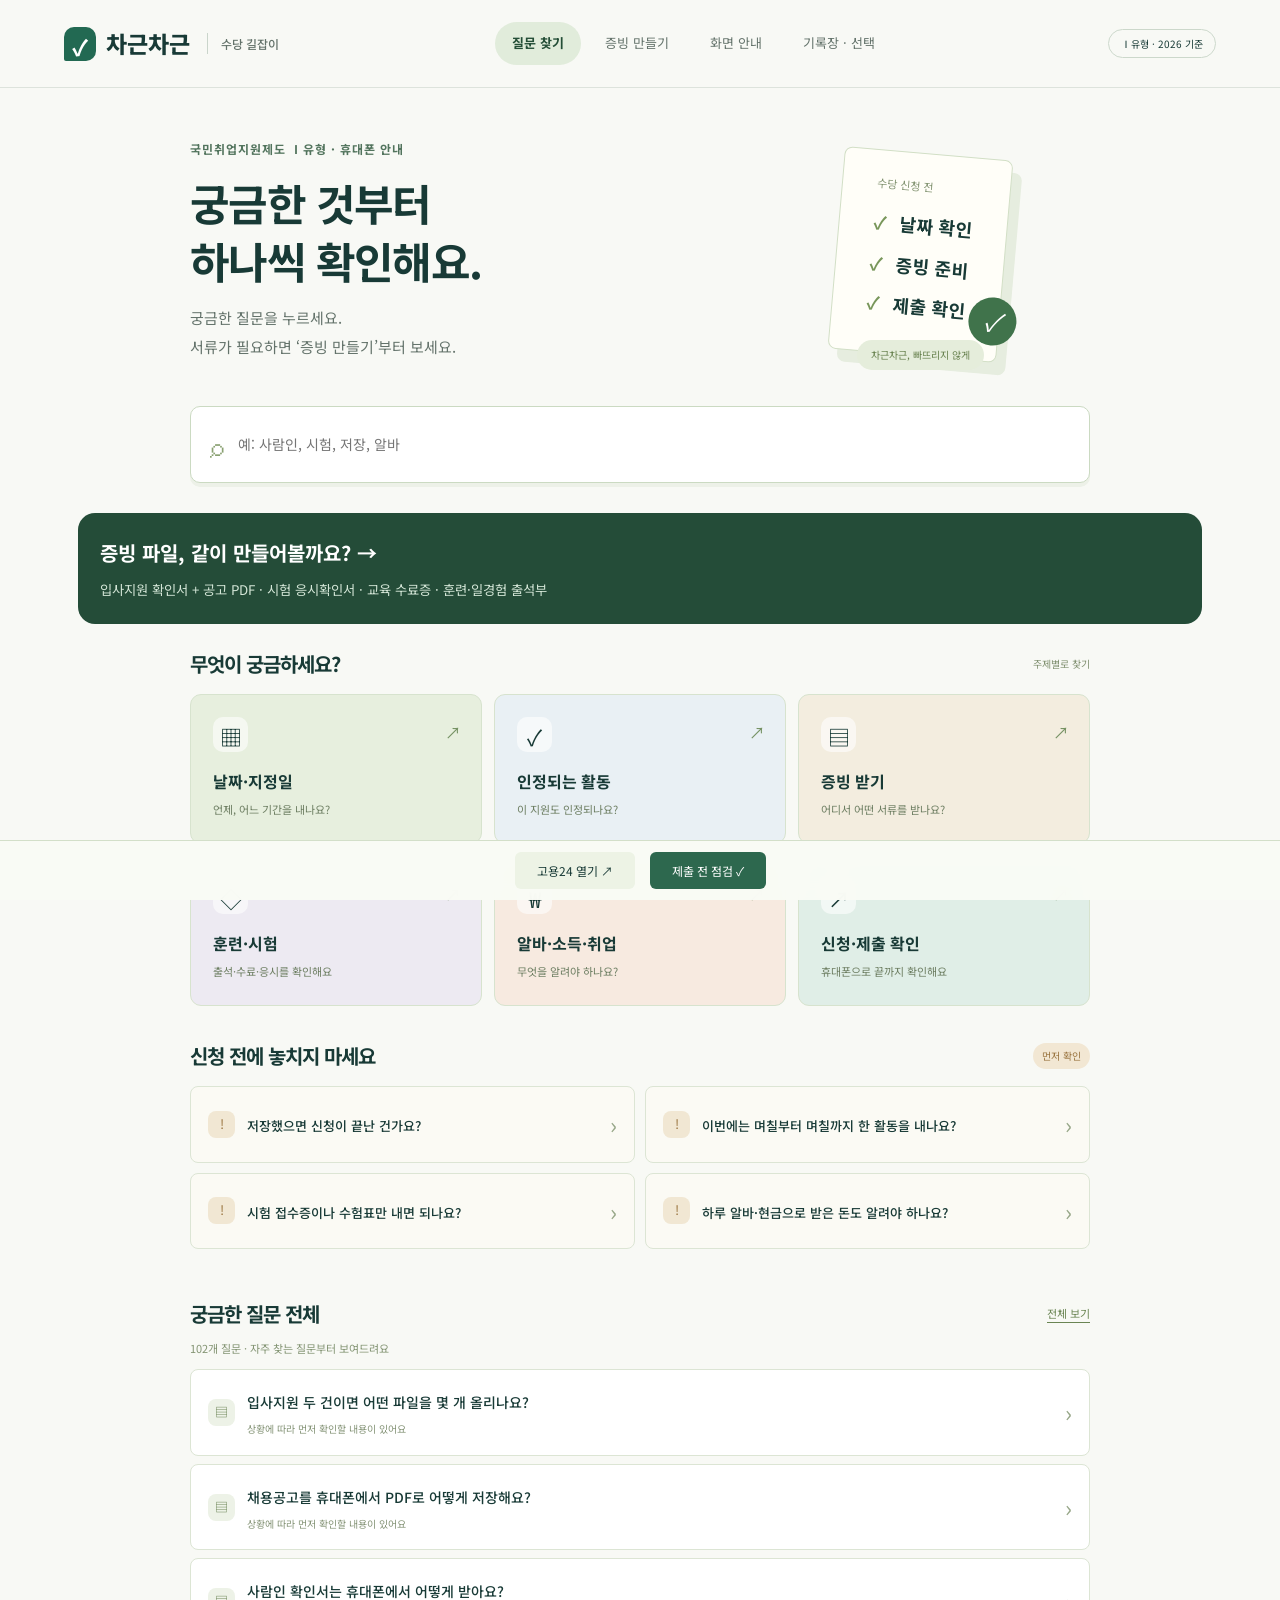
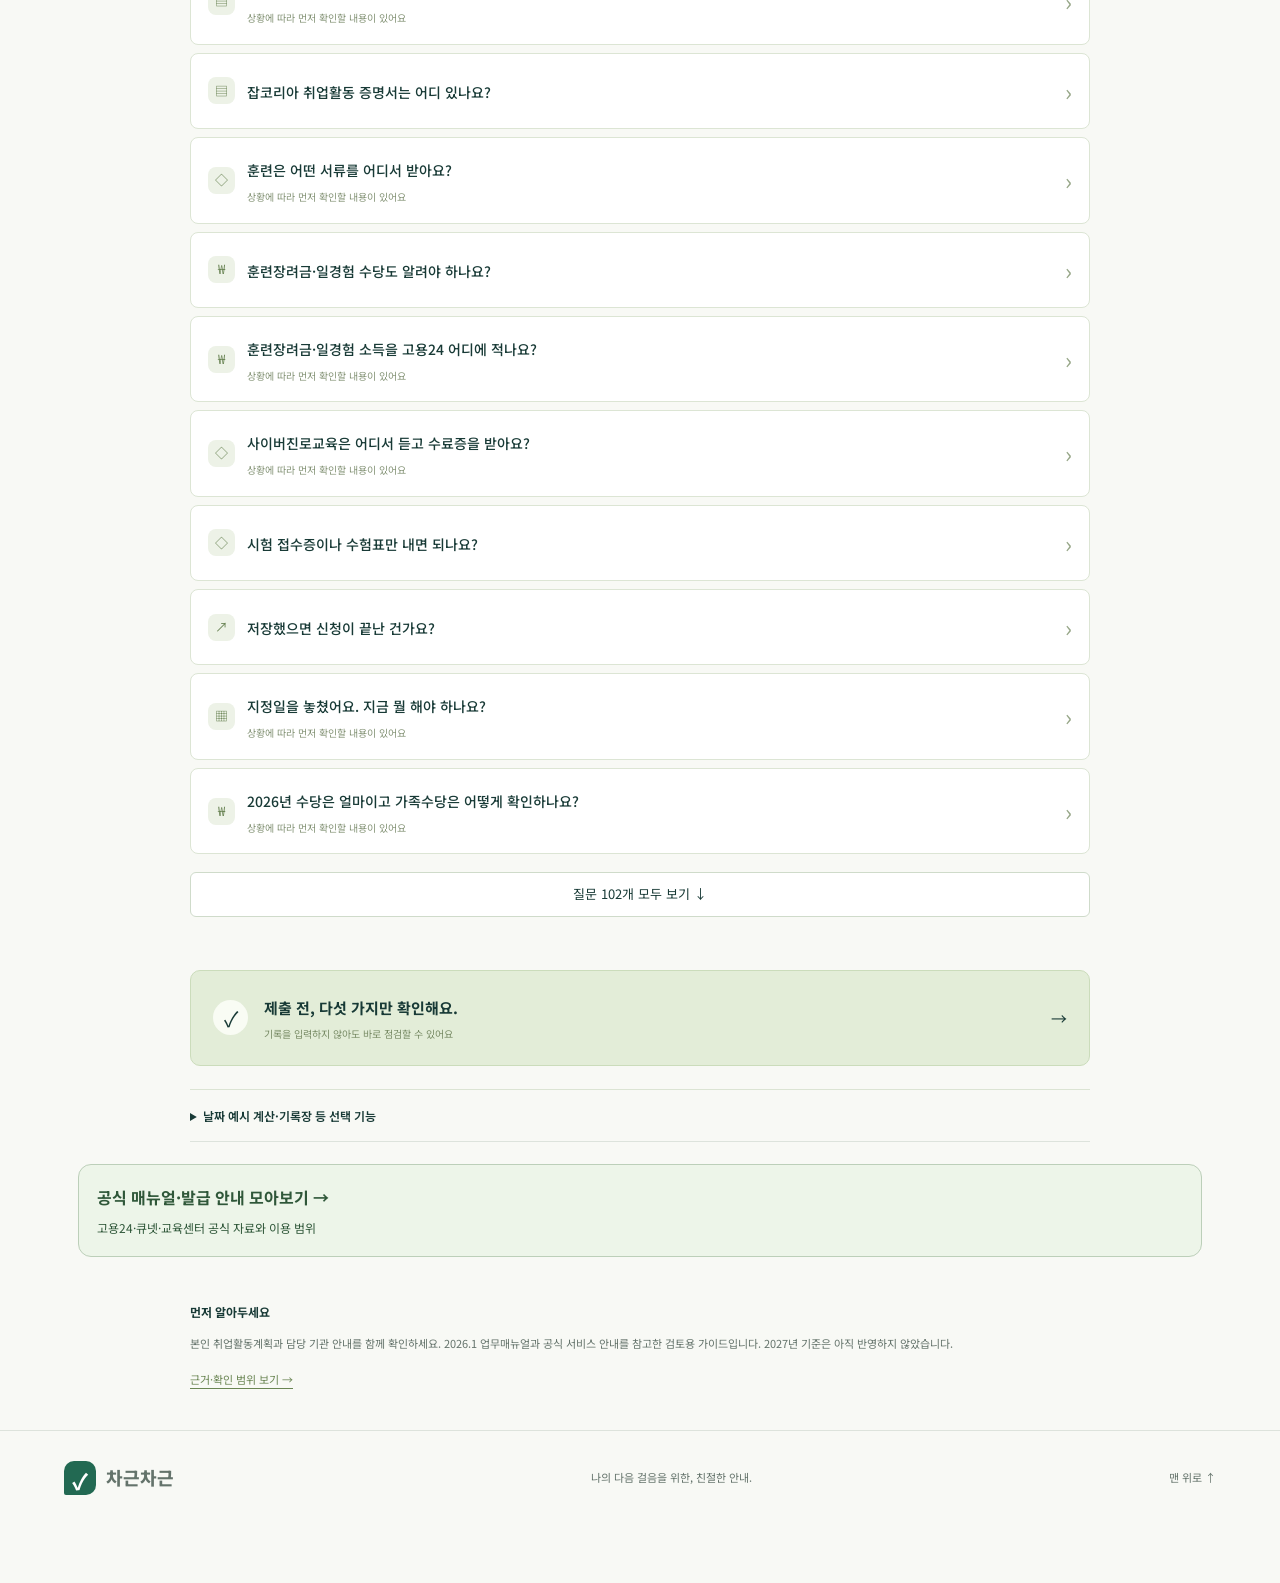
==== commit e834dc89: "Add official evidence screenshots and file troubleshooting" ====
--- a/index.html
+++ b/index.html
@@ -1,5 +1,5 @@
 <!doctype html>
-<html lang="ko"><head><meta charset="UTF-8"><meta name="viewport" content="width=device-width,initial-scale=1"><meta name="description" content="국민취업지원제도 Ⅰ유형 참여자를 위한 일정, 구직활동, 증빙과 수당 제출 안내"><title>차근차근 — 수당 신청 안내</title><link rel="stylesheet" href="style.css"><link rel="stylesheet" href="visual-guide.css"><link rel="stylesheet" href="tracker.css?v=20261112c"><link rel="stylesheet" href="faq.css?v=20261113"><link rel="stylesheet" href="evidence.css?v=20261114b"><link rel="stylesheet" href="mobile.css?v=20261114b"></head>
+<html lang="ko"><head><meta charset="UTF-8"><meta name="viewport" content="width=device-width,initial-scale=1"><meta name="description" content="국민취업지원제도 Ⅰ유형 참여자를 위한 일정, 구직활동, 증빙과 수당 제출 안내"><title>차근차근 — 수당 신청 안내</title><link rel="stylesheet" href="style.css"><link rel="stylesheet" href="visual-guide.css"><link rel="stylesheet" href="tracker.css?v=20261112c"><link rel="stylesheet" href="faq.css?v=20261113"><link rel="stylesheet" href="evidence.css?v=20261120a"><link rel="stylesheet" href="mobile.css?v=20261120a"></head>
 <body><a class="skip" href="#main">본문으로</a><header><a class="brand" href="#home"><span class="logo">✓</span> 차근차근<span class="brand-sub">수당 신청 안내</span></a><nav><a href="#guide">신청 따라 하기</a><a href="#activities">활동·증빙 찾기</a><a href="#help">도움말</a></nav><span class="edition">2026 기준 · 검토용</span></header>
 <main id="main"><section class="hero" id="home"><div><span class="eyebrow">국민취업지원제도 Ⅰ유형 참여자 가이드</span><h1>수당 신청,<br>하나씩 같이 해봐요.</h1><p>내 일정 확인부터 구직활동, 증빙 준비, 최종 제출까지.<br class="desktop"> 지금 필요한 단계에서 시작해도 괜찮아요.</p><a class="primary" href="#guide" id="start">처음부터 따라 하기 <span>↗</span></a><a class="text-link" href="#activities">활동·증빙부터 찾아볼게요 →</a><div class="hero-note">Ⅰ유형 참여 및 취업활동계획 수립을 마친 분의 2회차 신청부터 안내합니다.</div></div><div class="journey"><div class="journey-top"><span>이번 회차, 이렇게 준비해요</span><span class="pill">STEP BY STEP</span></div><div class="journey-item"><b>01</b><div>내 일정과 계획 확인<small>언제까지, 무엇을 해야 하는지</small></div><span>✓</span></div><div class="journey-item"><b>02</b><div>활동하고 증빙 준비<small>지원내역부터 확인서까지</small></div><span>↗</span></div><div class="journey-item"><b>03</b><div>신청하고 완료 확인<small>저장 후 제출까지 확인하기</small></div><span>→</span></div><div class="journey-bottom"><span class="dot"></span> 천천히 따라가면, 빠뜨리지 않을 수 있어요.</div></div></section>
 <div class="scope"><strong>먼저 확인해 주세요</strong><span>이곳은 신청을 돕는 안내 페이지입니다. 실제 신청은 고용24에서 진행하며, 본인 취업활동계획과 담당 상담사의 안내를 함께 확인하세요. 현재 PC 공식 안내를 바탕으로 만든 검토용 첫 버전입니다.</span></div>
@@ -7,4 +7,4 @@
 <section id="activities"><div class="section-title"><div><span class="eyebrow">02 / 활동과 증빙</span><h2>어떤 활동을 할 예정인가요?</h2><p>활동 방법과 챙길 자료를 함께 확인하세요.</p></div></div><div class="notice">먼저 내 취업활동계획을 확인하세요. 아래 활동이 모든 참여자에게 자동으로 인정되는 것은 아닙니다.</div><label class="search-label"><span>⌕</span><input id="activitySearch" type="search" placeholder="활동이나 사이트 검색 · 예: 사람인, 면접, 훈련" aria-label="활동 검색"></label><div class="filters" id="filters"><button class="active" data-filter="all" aria-pressed="true">전체</button><button data-filter="지원" aria-pressed="false">입사지원</button><button data-filter="면접" aria-pressed="false">면접</button><button data-filter="교육" aria-pressed="false">교육·프로그램</button></div><div class="activity-grid" id="activityGrid"></div></section>
 <section id="help"><div class="section-title"><div><span class="eyebrow">03 / 막히는 부분 해결하기</span><h2>이런 경우에는 어떻게 하나요?</h2></div></div><div id="faq"></div></section>
 <section class="finish-banner"><div><span class="eyebrow">제출 전, 마지막 확인</span><h2>저장했나요? 제출도 확인했나요?</h2><p>체크리스트를 마쳐도 실제 수당 신청은 완료되지 않습니다.<br>고용24에서 신청 내역과 제출 결과를 꼭 확인하세요.</p></div><a class="primary" href="https://www.work24.go.kr/" target="_blank" rel="noopener noreferrer">고용24 열기 ↗</a></section>
-<section id="sources" class="sources"><h2>안내의 근거와 확인 범위</h2><p>조사일 2026.11.11 · 2026.1 업무매뉴얼의 수당 관련 내용과 아래 공식 자료를 참고했습니다. 2027년 기준은 반영하지 않았습니다. 로그인 이후 실제 화면, 모바일 메뉴와 최신 개정 규정의 전체 대조는 추가 확인 중입니다.</p><div><a href="https://www.work24.go.kr/cm/c/d/0180/retrieveSiteEasyDetailHpcm.do?tycd=E6T00&utzeGuidId=GUID000110" target="_blank" rel="noopener noreferrer">고용24 PC 신청 화면 가이드 ↗</a><a href="https://m.work24.go.kr/ua/z/z/1300/selectEmssRqutIntro.do?intro=1" target="_blank" rel="noopener noreferrer">고용24 제도 안내 ↗</a><a href="https://www.law.go.kr/행정규칙/국민취업지원제도운영규정" target="_blank" rel="noopener noreferrer">국민취업지원제도 운영규정 ↗</a></div><p>화면처럼 보이는 설명도는 입력 위치를 이해하기 위한 예시이며 실제 고용24 화면이 아닙니다. 실제 화면 이미지는 공식 가이드에서 확인할 수 있습니다.</p></section></main><footer><a class="brand" href="#home"><span class="logo">✓</span> 차근차근</a><span>나의 다음 걸음을 위한, 친절한 안내.</span><a href="#home">맨 위로 ↑</a></footer><dialog id="activityDialog"><button id="closeDialog" class="close" aria-label="닫기">×</button><div id="dialogBody"></div></dialog><script src="app.js?v=20261113b"></script><script src="visual-guide.js?v=20261114b"></script><script src="tracker-core.js?v=20261112c"></script><script src="tracker.js?v=20261114b"></script><script src="faq-data.js?v=20261114b"></script><script src="evidence.js?v=20261114b"></script><script src="faq.js?v=20261114b"></script></body></html>+<section id="sources" class="sources"><h2>안내의 근거와 확인 범위</h2><p>조사일 2026.11.11 · 2026.1 업무매뉴얼의 수당 관련 내용과 아래 공식 자료를 참고했습니다. 2027년 기준은 반영하지 않았습니다. 로그인 이후 실제 화면, 모바일 메뉴와 최신 개정 규정의 전체 대조는 추가 확인 중입니다.</p><div><a href="https://www.work24.go.kr/cm/c/d/0180/retrieveSiteEasyDetailHpcm.do?tycd=E6T00&utzeGuidId=GUID000110" target="_blank" rel="noopener noreferrer">고용24 PC 신청 화면 가이드 ↗</a><a href="https://m.work24.go.kr/ua/z/z/1300/selectEmssRqutIntro.do?intro=1" target="_blank" rel="noopener noreferrer">고용24 제도 안내 ↗</a><a href="https://www.law.go.kr/행정규칙/국민취업지원제도운영규정" target="_blank" rel="noopener noreferrer">국민취업지원제도 운영규정 ↗</a></div><p>화면처럼 보이는 설명도는 입력 위치를 이해하기 위한 예시이며 실제 고용24 화면이 아닙니다. 실제 화면 이미지는 공식 가이드에서 확인할 수 있습니다.</p></section></main><footer><a class="brand" href="#home"><span class="logo">✓</span> 차근차근</a><span>나의 다음 걸음을 위한, 친절한 안내.</span><a href="#home">맨 위로 ↑</a></footer><dialog id="activityDialog"><button id="closeDialog" class="close" aria-label="닫기">×</button><div id="dialogBody"></div></dialog><script src="app.js?v=20261113b"></script><script src="visual-guide.js?v=20261120a"></script><script src="tracker-core.js?v=20261112c"></script><script src="tracker.js?v=20261120a"></script><script src="faq-data.js?v=20261120a"></script><script src="evidence.js?v=20261120a"></script><script src="evidence-extra.js?v=20261120a"></script><script src="faq.js?v=20261120a"></script></body></html>
--- a/mobile.css
+++ b/mobile.css
@@ -50,3 +50,4 @@
 }
 @media(prefers-reduced-motion:reduce){html{scroll-behavior:auto}*{transition:none!important}}
 
+.proof-pictures{display:grid;gap:22px;margin:24px 0}.proof-pictures figure{margin:0;min-width:0}.proof-pictures figure>b{display:block;font-size:18px;margin-bottom:12px}.proof-pictures button{display:block;padding:0;width:100%;border:1px solid #ccd9c9;border-radius:10px;overflow:hidden;background:white;cursor:zoom-in}.proof-pictures img{display:block;width:100%;height:auto}.proof-pictures figcaption{font-size:14px;line-height:1.8;margin:10px 0;color:#5c6f60}.proof-pictures a{display:inline-flex;align-items:center;min-height:44px;font-size:15px;text-decoration:underline}.proof-sample{position:relative;border:2px solid #c6d6c0;border-radius:12px;background:#fffefa;margin:24px 0;padding:22px}.proof-sample figcaption{font-size:13px;color:#745b33;background:#fff0d6;padding:10px;line-height:1.7}.proof-sample h2{font-size:22px;line-height:1.6;margin:20px 0}.proof-sample dl{margin:0}.proof-sample dl>div{display:grid;grid-template-columns:140px 1fr;border-bottom:1px solid #dce4d7;padding:14px 0;gap:12px}.proof-sample dt{font-weight:700}.proof-sample dd{margin:0}.proof-sample p{font-size:15px;line-height:1.9}.proof-sample dt,.proof-sample dd{font-size:16px;line-height:1.8}@media(max-width:650px){.proof-sample{padding:17px}.proof-sample dl>div{grid-template-columns:1fr;gap:4px}.proof-sample h2{font-size:21px}.proof-pictures figure>b{font-size:18px}}
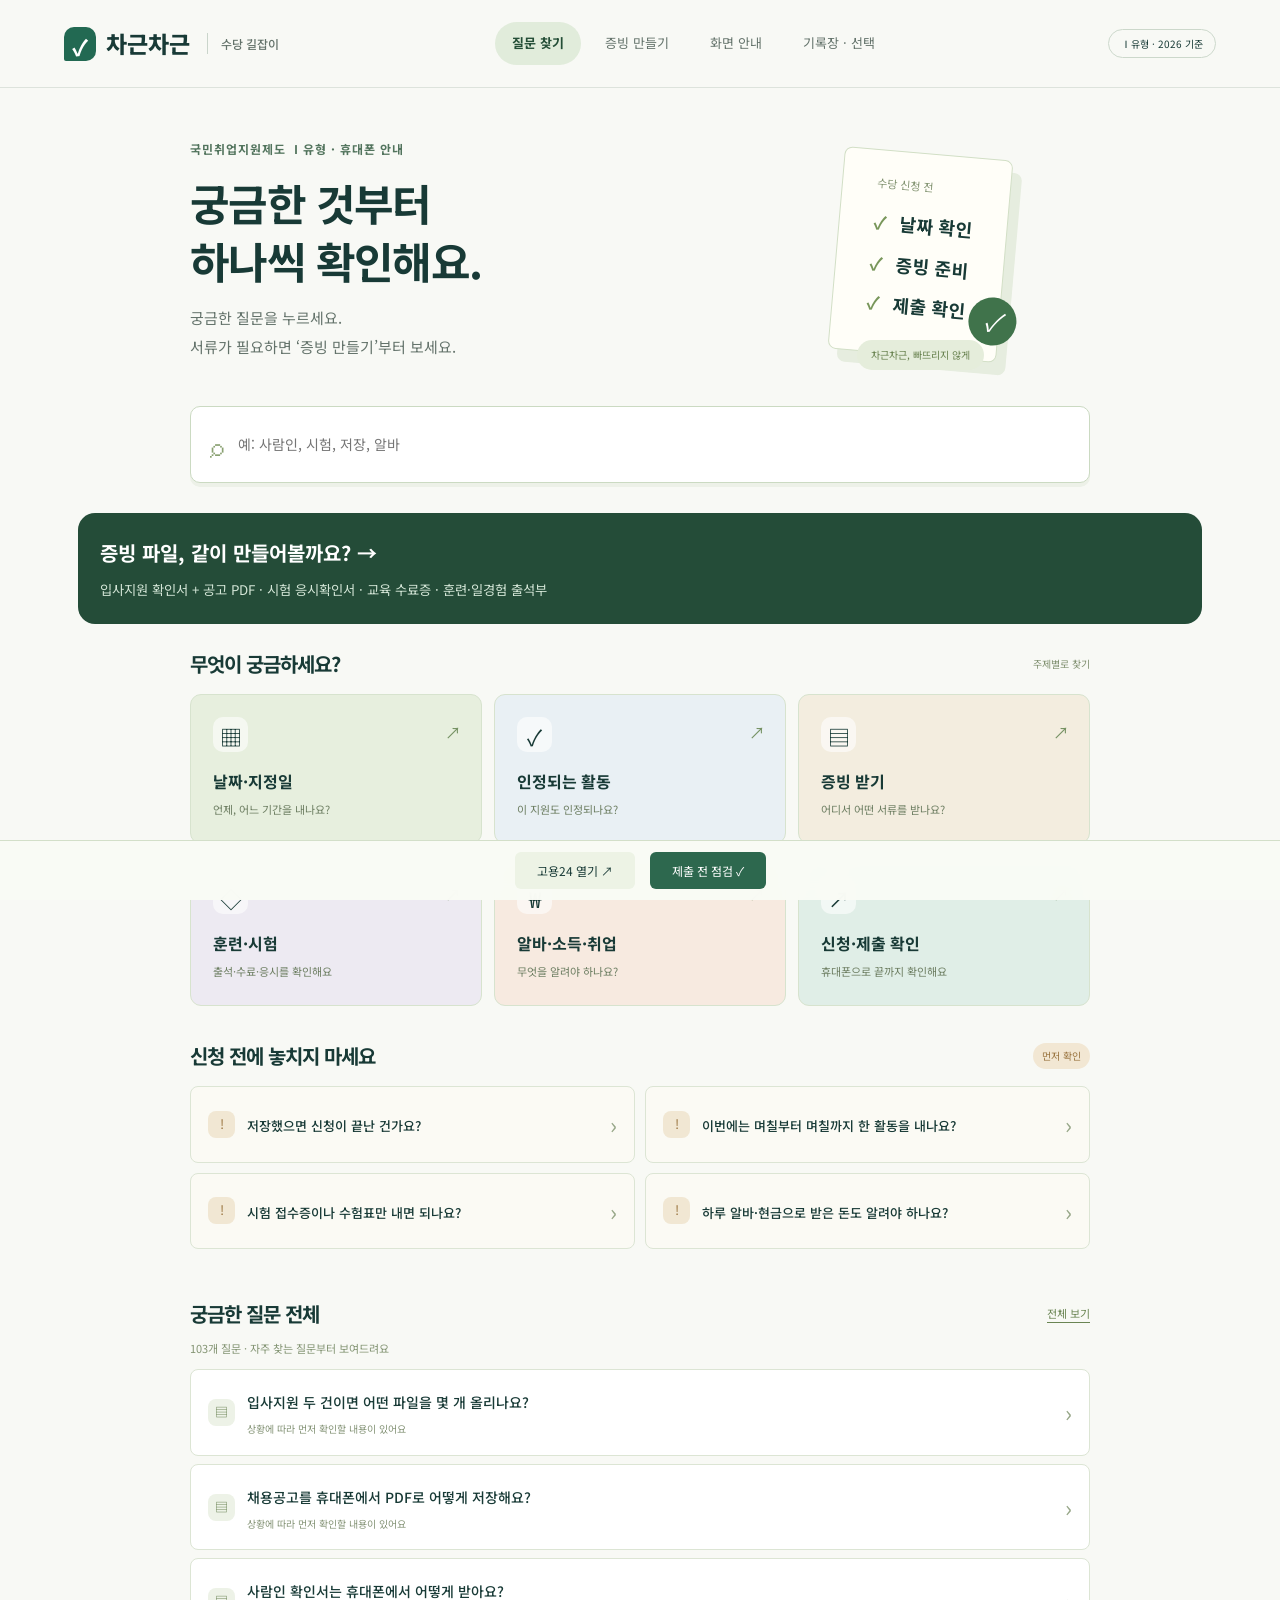
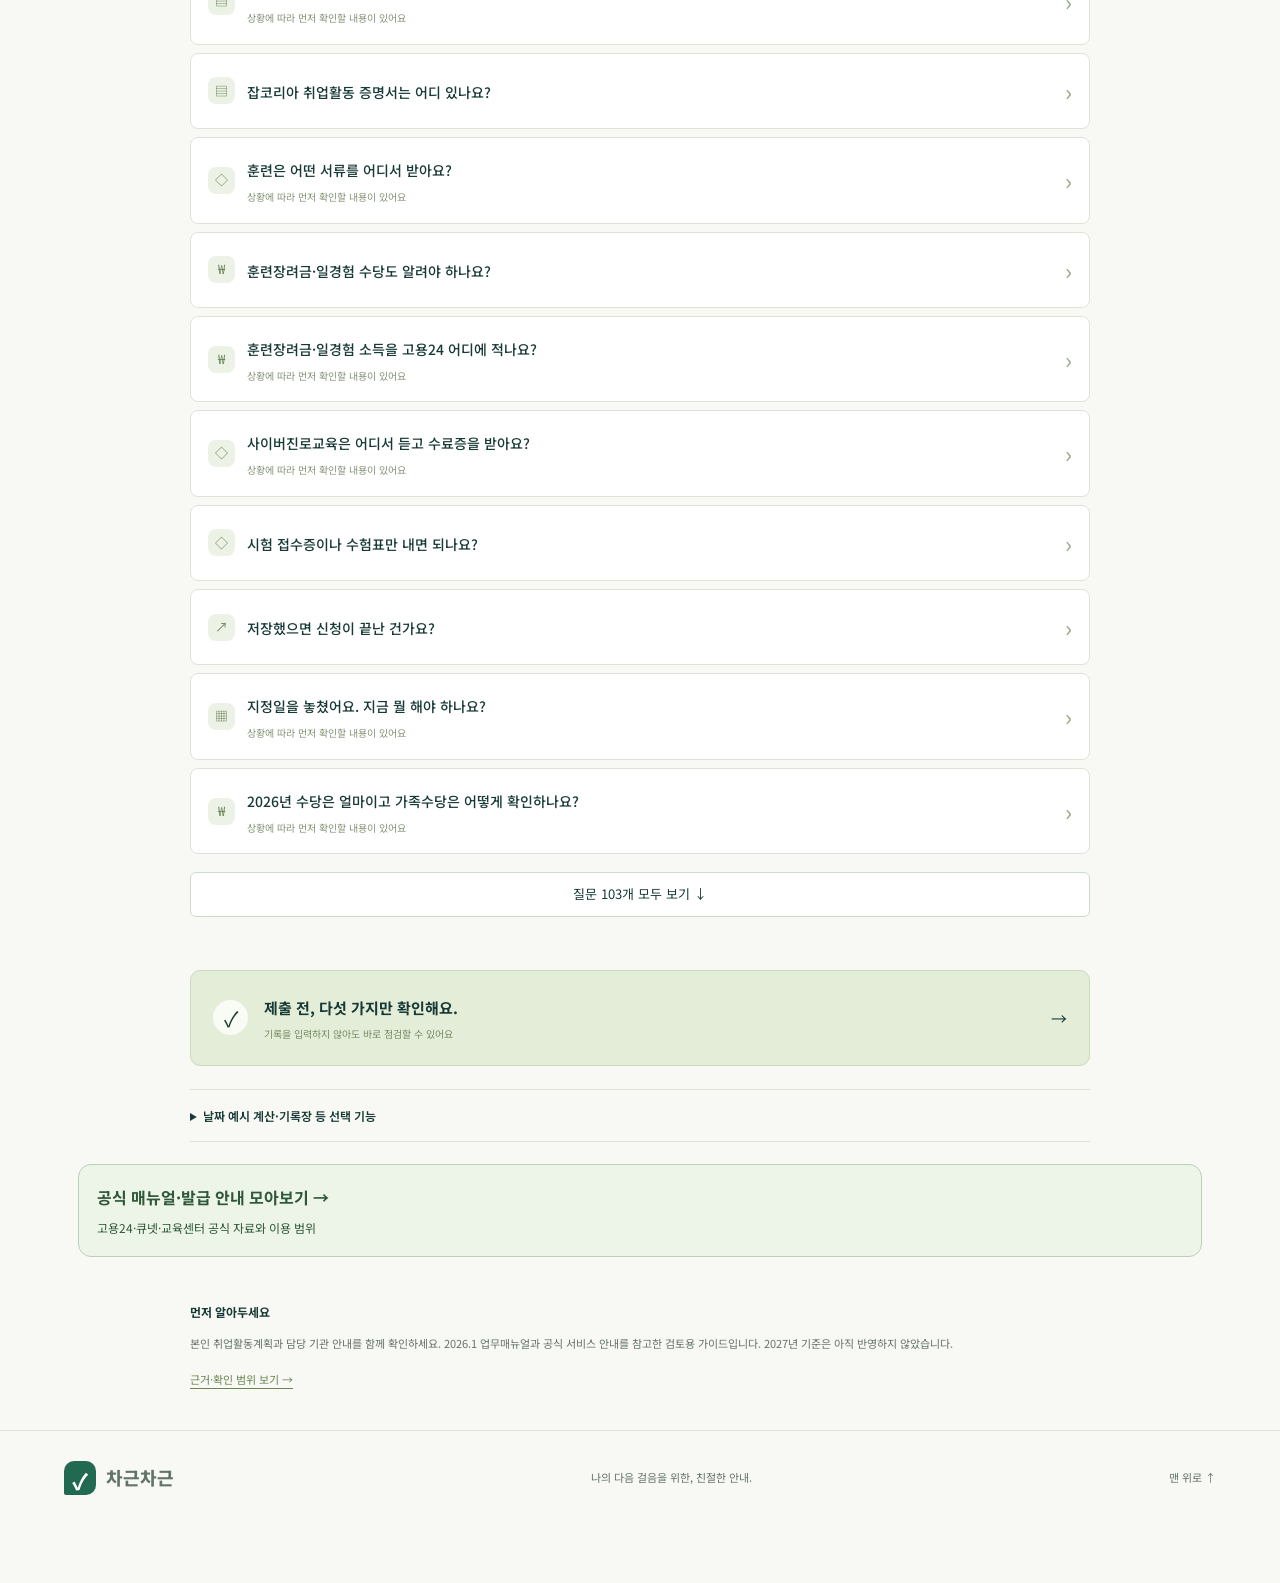
==== commit 3a31d363: "Clarify verified career education certificate saving flow" ====
--- a/index.html
+++ b/index.html
@@ -1,5 +1,5 @@
 <!doctype html>
-<html lang="ko"><head><meta charset="UTF-8"><meta name="viewport" content="width=device-width,initial-scale=1"><meta name="description" content="국민취업지원제도 Ⅰ유형 참여자를 위한 일정, 구직활동, 증빙과 수당 제출 안내"><title>차근차근 — 수당 신청 안내</title><link rel="stylesheet" href="style.css"><link rel="stylesheet" href="visual-guide.css"><link rel="stylesheet" href="tracker.css?v=20261112c"><link rel="stylesheet" href="faq.css?v=20261113"><link rel="stylesheet" href="evidence.css?v=20261120a"><link rel="stylesheet" href="mobile.css?v=20261120a"></head>
+<html lang="ko"><head><meta charset="UTF-8"><meta name="viewport" content="width=device-width,initial-scale=1"><meta name="description" content="국민취업지원제도 Ⅰ유형 참여자를 위한 일정, 구직활동, 증빙과 수당 제출 안내"><title>차근차근 — 수당 신청 안내</title><link rel="stylesheet" href="style.css"><link rel="stylesheet" href="visual-guide.css"><link rel="stylesheet" href="tracker.css?v=20261112c"><link rel="stylesheet" href="faq.css?v=20261113"><link rel="stylesheet" href="evidence.css?v=20261121a"><link rel="stylesheet" href="mobile.css?v=20261121a"></head>
 <body><a class="skip" href="#main">본문으로</a><header><a class="brand" href="#home"><span class="logo">✓</span> 차근차근<span class="brand-sub">수당 신청 안내</span></a><nav><a href="#guide">신청 따라 하기</a><a href="#activities">활동·증빙 찾기</a><a href="#help">도움말</a></nav><span class="edition">2026 기준 · 검토용</span></header>
 <main id="main"><section class="hero" id="home"><div><span class="eyebrow">국민취업지원제도 Ⅰ유형 참여자 가이드</span><h1>수당 신청,<br>하나씩 같이 해봐요.</h1><p>내 일정 확인부터 구직활동, 증빙 준비, 최종 제출까지.<br class="desktop"> 지금 필요한 단계에서 시작해도 괜찮아요.</p><a class="primary" href="#guide" id="start">처음부터 따라 하기 <span>↗</span></a><a class="text-link" href="#activities">활동·증빙부터 찾아볼게요 →</a><div class="hero-note">Ⅰ유형 참여 및 취업활동계획 수립을 마친 분의 2회차 신청부터 안내합니다.</div></div><div class="journey"><div class="journey-top"><span>이번 회차, 이렇게 준비해요</span><span class="pill">STEP BY STEP</span></div><div class="journey-item"><b>01</b><div>내 일정과 계획 확인<small>언제까지, 무엇을 해야 하는지</small></div><span>✓</span></div><div class="journey-item"><b>02</b><div>활동하고 증빙 준비<small>지원내역부터 확인서까지</small></div><span>↗</span></div><div class="journey-item"><b>03</b><div>신청하고 완료 확인<small>저장 후 제출까지 확인하기</small></div><span>→</span></div><div class="journey-bottom"><span class="dot"></span> 천천히 따라가면, 빠뜨리지 않을 수 있어요.</div></div></section>
 <div class="scope"><strong>먼저 확인해 주세요</strong><span>이곳은 신청을 돕는 안내 페이지입니다. 실제 신청은 고용24에서 진행하며, 본인 취업활동계획과 담당 상담사의 안내를 함께 확인하세요. 현재 PC 공식 안내를 바탕으로 만든 검토용 첫 버전입니다.</span></div>
@@ -7,4 +7,4 @@
 <section id="activities"><div class="section-title"><div><span class="eyebrow">02 / 활동과 증빙</span><h2>어떤 활동을 할 예정인가요?</h2><p>활동 방법과 챙길 자료를 함께 확인하세요.</p></div></div><div class="notice">먼저 내 취업활동계획을 확인하세요. 아래 활동이 모든 참여자에게 자동으로 인정되는 것은 아닙니다.</div><label class="search-label"><span>⌕</span><input id="activitySearch" type="search" placeholder="활동이나 사이트 검색 · 예: 사람인, 면접, 훈련" aria-label="활동 검색"></label><div class="filters" id="filters"><button class="active" data-filter="all" aria-pressed="true">전체</button><button data-filter="지원" aria-pressed="false">입사지원</button><button data-filter="면접" aria-pressed="false">면접</button><button data-filter="교육" aria-pressed="false">교육·프로그램</button></div><div class="activity-grid" id="activityGrid"></div></section>
 <section id="help"><div class="section-title"><div><span class="eyebrow">03 / 막히는 부분 해결하기</span><h2>이런 경우에는 어떻게 하나요?</h2></div></div><div id="faq"></div></section>
 <section class="finish-banner"><div><span class="eyebrow">제출 전, 마지막 확인</span><h2>저장했나요? 제출도 확인했나요?</h2><p>체크리스트를 마쳐도 실제 수당 신청은 완료되지 않습니다.<br>고용24에서 신청 내역과 제출 결과를 꼭 확인하세요.</p></div><a class="primary" href="https://www.work24.go.kr/" target="_blank" rel="noopener noreferrer">고용24 열기 ↗</a></section>
-<section id="sources" class="sources"><h2>안내의 근거와 확인 범위</h2><p>조사일 2026.11.11 · 2026.1 업무매뉴얼의 수당 관련 내용과 아래 공식 자료를 참고했습니다. 2027년 기준은 반영하지 않았습니다. 로그인 이후 실제 화면, 모바일 메뉴와 최신 개정 규정의 전체 대조는 추가 확인 중입니다.</p><div><a href="https://www.work24.go.kr/cm/c/d/0180/retrieveSiteEasyDetailHpcm.do?tycd=E6T00&utzeGuidId=GUID000110" target="_blank" rel="noopener noreferrer">고용24 PC 신청 화면 가이드 ↗</a><a href="https://m.work24.go.kr/ua/z/z/1300/selectEmssRqutIntro.do?intro=1" target="_blank" rel="noopener noreferrer">고용24 제도 안내 ↗</a><a href="https://www.law.go.kr/행정규칙/국민취업지원제도운영규정" target="_blank" rel="noopener noreferrer">국민취업지원제도 운영규정 ↗</a></div><p>화면처럼 보이는 설명도는 입력 위치를 이해하기 위한 예시이며 실제 고용24 화면이 아닙니다. 실제 화면 이미지는 공식 가이드에서 확인할 수 있습니다.</p></section></main><footer><a class="brand" href="#home"><span class="logo">✓</span> 차근차근</a><span>나의 다음 걸음을 위한, 친절한 안내.</span><a href="#home">맨 위로 ↑</a></footer><dialog id="activityDialog"><button id="closeDialog" class="close" aria-label="닫기">×</button><div id="dialogBody"></div></dialog><script src="app.js?v=20261113b"></script><script src="visual-guide.js?v=20261120a"></script><script src="tracker-core.js?v=20261112c"></script><script src="tracker.js?v=20261120a"></script><script src="faq-data.js?v=20261120a"></script><script src="evidence.js?v=20261120a"></script><script src="evidence-extra.js?v=20261120a"></script><script src="faq.js?v=20261120a"></script></body></html>+<section id="sources" class="sources"><h2>안내의 근거와 확인 범위</h2><p>조사일 2026.11.11 · 2026.1 업무매뉴얼의 수당 관련 내용과 아래 공식 자료를 참고했습니다. 2027년 기준은 반영하지 않았습니다. 로그인 이후 실제 화면, 모바일 메뉴와 최신 개정 규정의 전체 대조는 추가 확인 중입니다.</p><div><a href="https://www.work24.go.kr/cm/c/d/0180/retrieveSiteEasyDetailHpcm.do?tycd=E6T00&utzeGuidId=GUID000110" target="_blank" rel="noopener noreferrer">고용24 PC 신청 화면 가이드 ↗</a><a href="https://m.work24.go.kr/ua/z/z/1300/selectEmssRqutIntro.do?intro=1" target="_blank" rel="noopener noreferrer">고용24 제도 안내 ↗</a><a href="https://www.law.go.kr/행정규칙/국민취업지원제도운영규정" target="_blank" rel="noopener noreferrer">국민취업지원제도 운영규정 ↗</a></div><p>화면처럼 보이는 설명도는 입력 위치를 이해하기 위한 예시이며 실제 고용24 화면이 아닙니다. 실제 화면 이미지는 공식 가이드에서 확인할 수 있습니다.</p></section></main><footer><a class="brand" href="#home"><span class="logo">✓</span> 차근차근</a><span>나의 다음 걸음을 위한, 친절한 안내.</span><a href="#home">맨 위로 ↑</a></footer><dialog id="activityDialog"><button id="closeDialog" class="close" aria-label="닫기">×</button><div id="dialogBody"></div></dialog><script src="app.js?v=20261113b"></script><script src="visual-guide.js?v=20261121a"></script><script src="tracker-core.js?v=20261112c"></script><script src="tracker.js?v=20261121a"></script><script src="faq-data.js?v=20261121a"></script><script src="evidence.js?v=20261121a"></script><script src="evidence-extra.js?v=20261121a"></script><script src="faq.js?v=20261121a"></script></body></html>
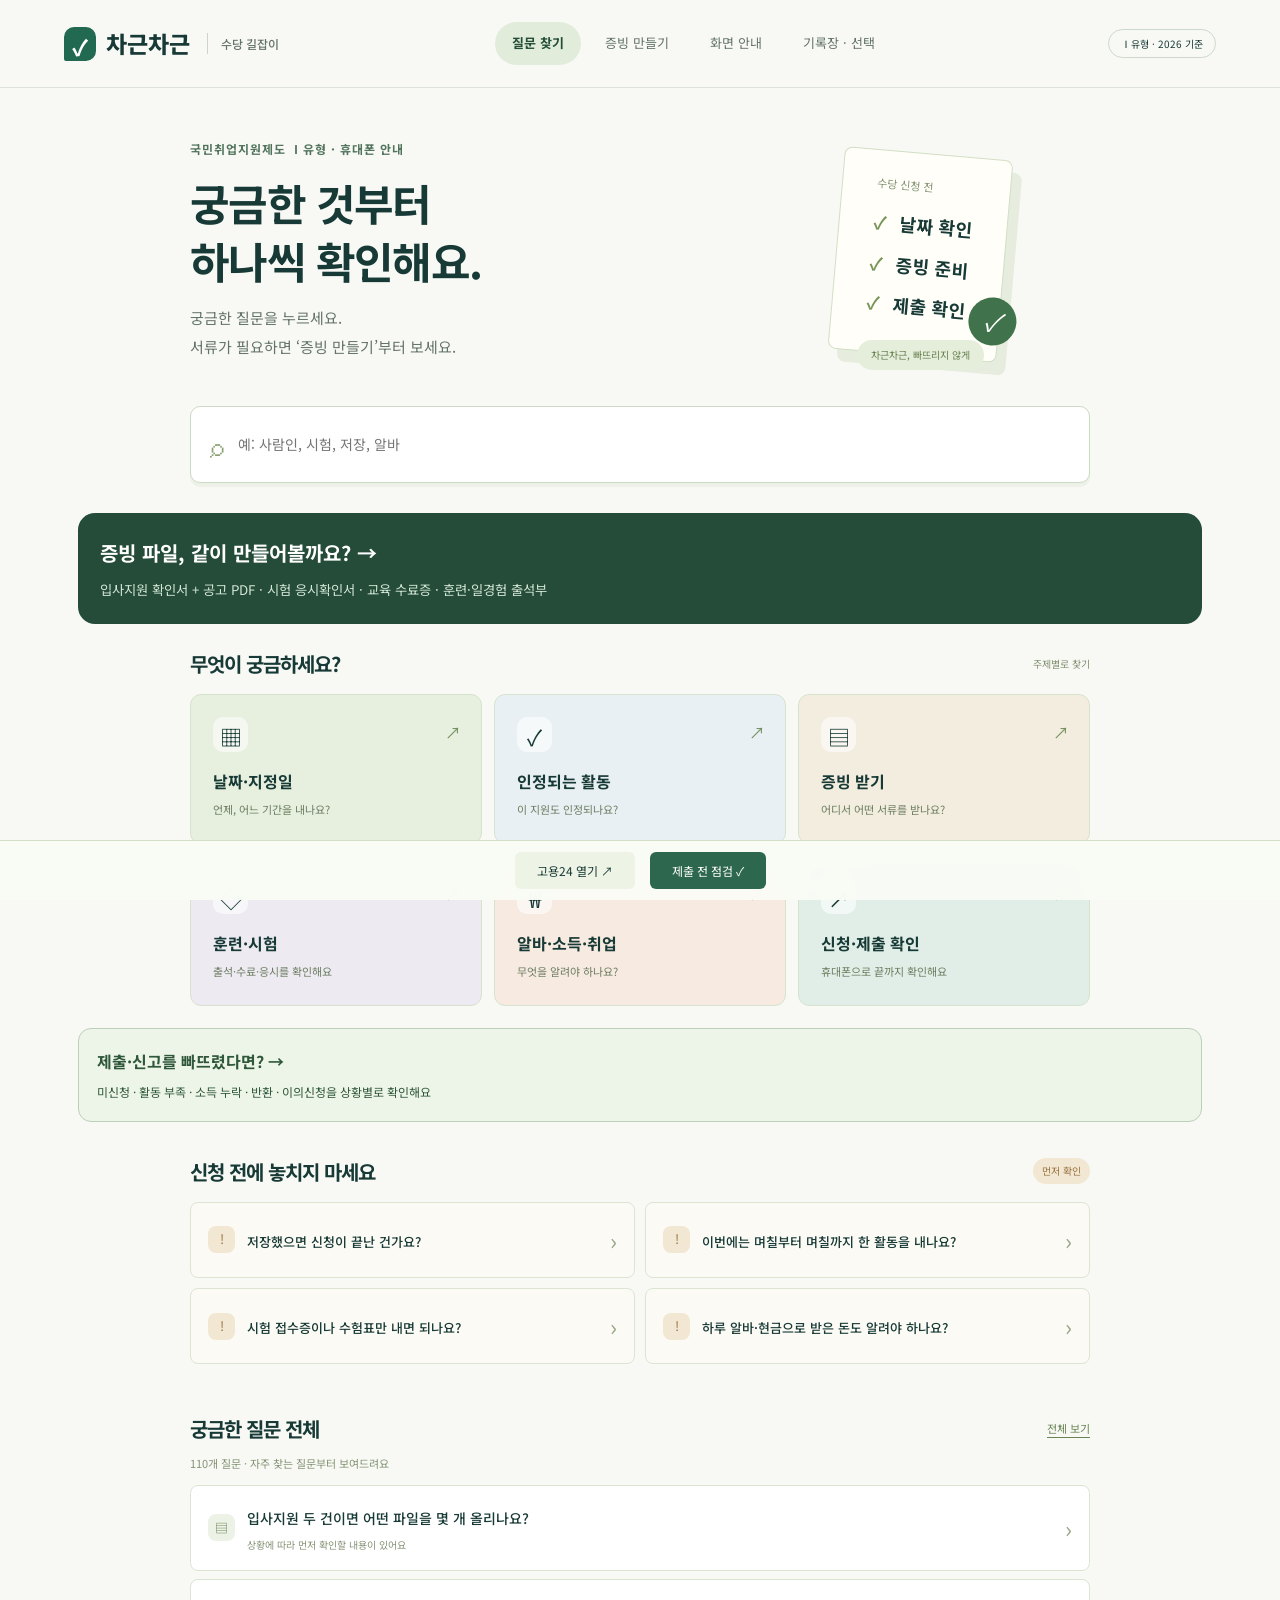
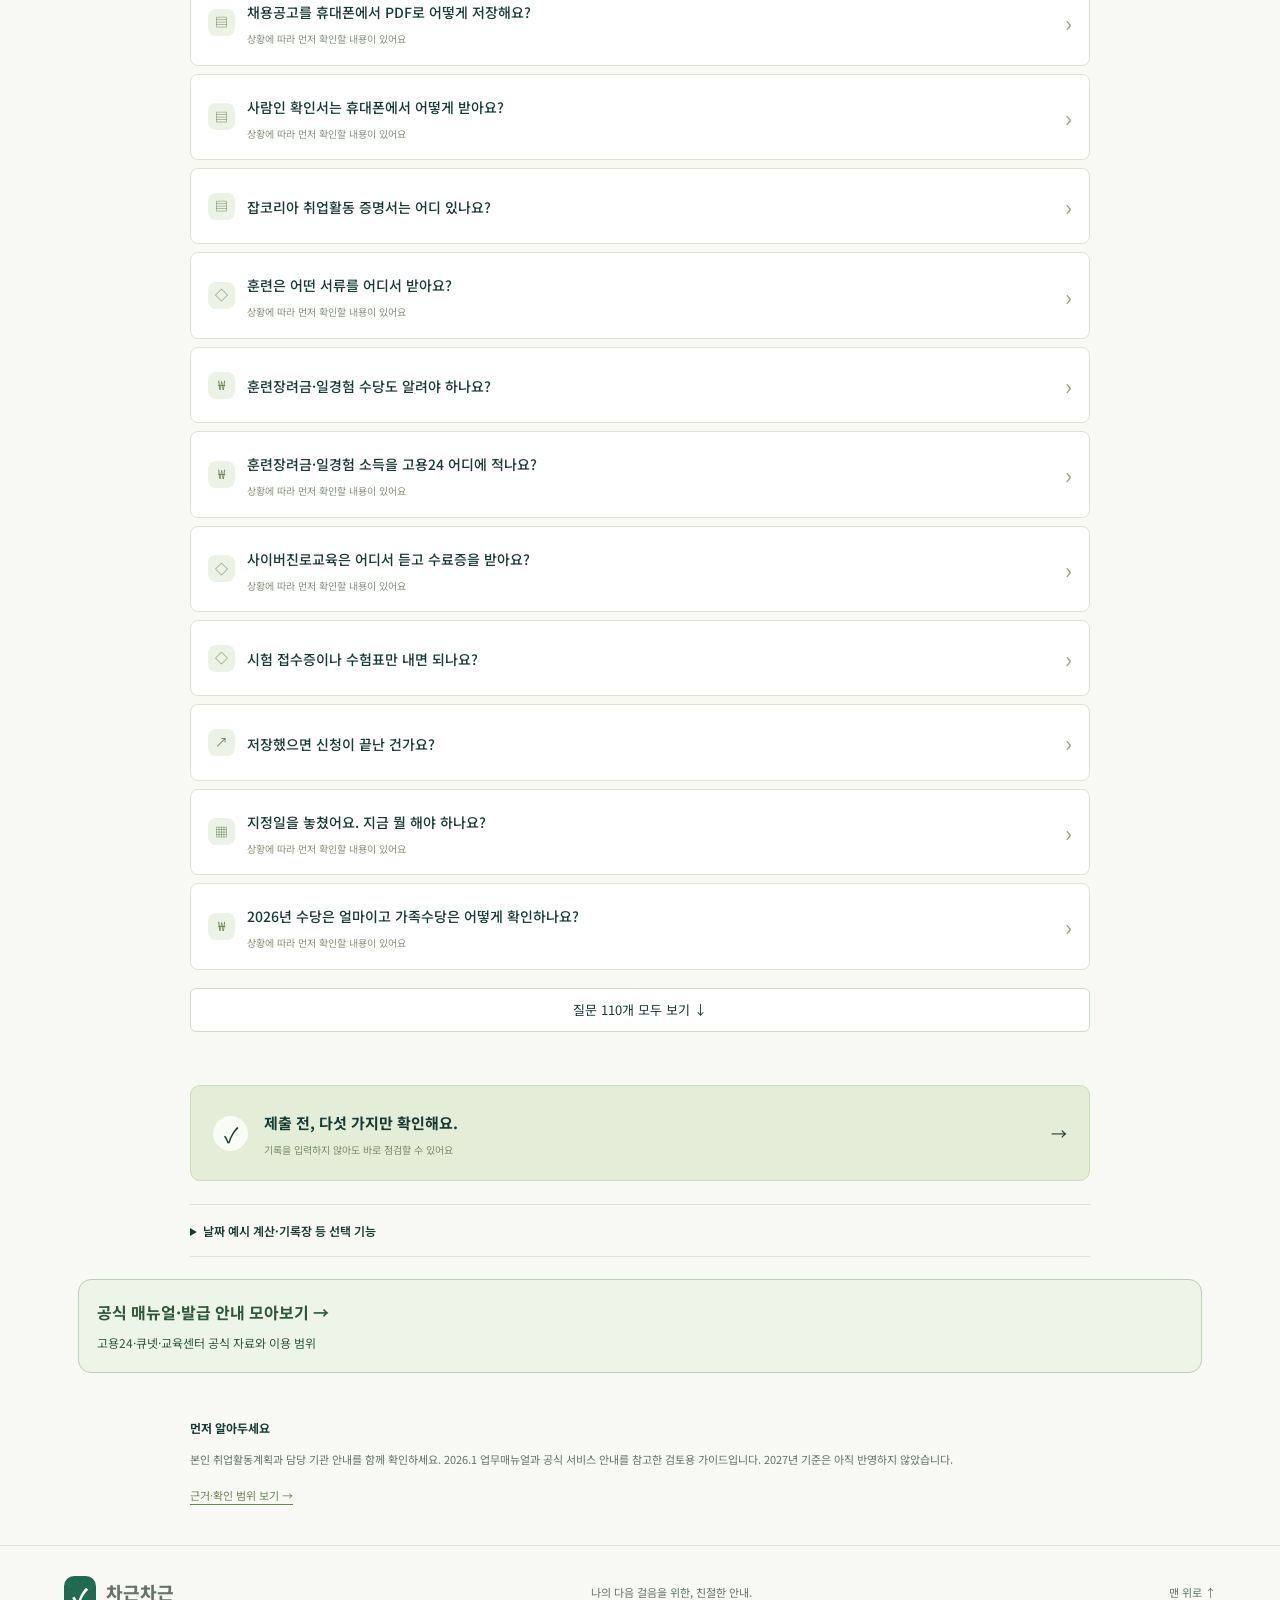
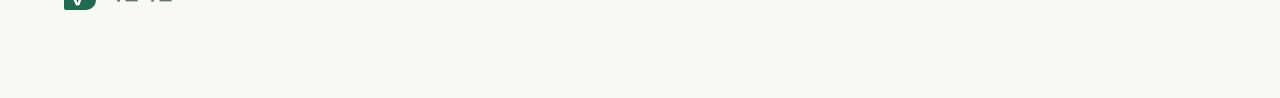
==== commit c09b6838: "Add participant submission risks and source-linked legal review" ====
--- a/index.html
+++ b/index.html
@@ -1,10 +1,10 @@
 <!doctype html>
-<html lang="ko"><head><meta charset="UTF-8"><meta name="viewport" content="width=device-width,initial-scale=1"><meta name="description" content="국민취업지원제도 Ⅰ유형 참여자를 위한 일정, 구직활동, 증빙과 수당 제출 안내"><title>차근차근 — 수당 신청 안내</title><link rel="stylesheet" href="style.css"><link rel="stylesheet" href="visual-guide.css"><link rel="stylesheet" href="tracker.css?v=20261112c"><link rel="stylesheet" href="faq.css?v=20261113"><link rel="stylesheet" href="evidence.css?v=20261121a"><link rel="stylesheet" href="mobile.css?v=20261121a"></head>
+<html lang="ko"><head><meta charset="UTF-8"><meta name="viewport" content="width=device-width,initial-scale=1"><meta name="description" content="국민취업지원제도 Ⅰ유형 참여자를 위한 일정, 구직활동, 증빙과 수당 제출 안내"><title>차근차근 — 수당 신청 안내</title><link rel="stylesheet" href="style.css"><link rel="stylesheet" href="visual-guide.css"><link rel="stylesheet" href="tracker.css?v=20261112c"><link rel="stylesheet" href="faq.css?v=20261113"><link rel="stylesheet" href="evidence.css?v=20261121a"><link rel="stylesheet" href="mobile.css?v=20261121a"><link rel="stylesheet" href="legal-review.css?v=20261121b"></head>
 <body><a class="skip" href="#main">본문으로</a><header><a class="brand" href="#home"><span class="logo">✓</span> 차근차근<span class="brand-sub">수당 신청 안내</span></a><nav><a href="#guide">신청 따라 하기</a><a href="#activities">활동·증빙 찾기</a><a href="#help">도움말</a></nav><span class="edition">2026 기준 · 검토용</span></header>
 <main id="main"><section class="hero" id="home"><div><span class="eyebrow">국민취업지원제도 Ⅰ유형 참여자 가이드</span><h1>수당 신청,<br>하나씩 같이 해봐요.</h1><p>내 일정 확인부터 구직활동, 증빙 준비, 최종 제출까지.<br class="desktop"> 지금 필요한 단계에서 시작해도 괜찮아요.</p><a class="primary" href="#guide" id="start">처음부터 따라 하기 <span>↗</span></a><a class="text-link" href="#activities">활동·증빙부터 찾아볼게요 →</a><div class="hero-note">Ⅰ유형 참여 및 취업활동계획 수립을 마친 분의 2회차 신청부터 안내합니다.</div></div><div class="journey"><div class="journey-top"><span>이번 회차, 이렇게 준비해요</span><span class="pill">STEP BY STEP</span></div><div class="journey-item"><b>01</b><div>내 일정과 계획 확인<small>언제까지, 무엇을 해야 하는지</small></div><span>✓</span></div><div class="journey-item"><b>02</b><div>활동하고 증빙 준비<small>지원내역부터 확인서까지</small></div><span>↗</span></div><div class="journey-item"><b>03</b><div>신청하고 완료 확인<small>저장 후 제출까지 확인하기</small></div><span>→</span></div><div class="journey-bottom"><span class="dot"></span> 천천히 따라가면, 빠뜨리지 않을 수 있어요.</div></div></section>
-<div class="scope"><strong>먼저 확인해 주세요</strong><span>이곳은 신청을 돕는 안내 페이지입니다. 실제 신청은 고용24에서 진행하며, 본인 취업활동계획과 담당 상담사의 안내를 함께 확인하세요. 현재 PC 공식 안내를 바탕으로 만든 검토용 첫 버전입니다.</span></div>
+<div class="scope"><strong>먼저 확인해 주세요</strong><span>이곳은 신청을 돕는 안내 페이지입니다. 실제 신청은 고용24에서 진행하며, 본인 취업활동계획과 담당 상담사의 안내를 함께 확인하세요. 공식 PC 안내와 일부 실제 발급 화면을 참고했습니다. 개인별 인정·지급은 담당기관이 확인합니다.</span></div>
 <section id="guide" class="guide-section"><div class="section-title"><div><span class="eyebrow">01 / 신청 따라 하기</span><h2>지금 어느 단계에 계세요?</h2></div><span id="stepCount">1 / 6 단계</span></div><div class="guide-layout"><aside><div id="stepNav"></div><div class="aside-note">체크는 이 기기에만 저장됩니다.<br>고용24 신청 상태와 연결되지 않아요.<button id="reset" class="plain">체크 기록 초기화</button></div></aside><article id="stepContent" tabindex="-1"></article></div></section>
 <section id="activities"><div class="section-title"><div><span class="eyebrow">02 / 활동과 증빙</span><h2>어떤 활동을 할 예정인가요?</h2><p>활동 방법과 챙길 자료를 함께 확인하세요.</p></div></div><div class="notice">먼저 내 취업활동계획을 확인하세요. 아래 활동이 모든 참여자에게 자동으로 인정되는 것은 아닙니다.</div><label class="search-label"><span>⌕</span><input id="activitySearch" type="search" placeholder="활동이나 사이트 검색 · 예: 사람인, 면접, 훈련" aria-label="활동 검색"></label><div class="filters" id="filters"><button class="active" data-filter="all" aria-pressed="true">전체</button><button data-filter="지원" aria-pressed="false">입사지원</button><button data-filter="면접" aria-pressed="false">면접</button><button data-filter="교육" aria-pressed="false">교육·프로그램</button></div><div class="activity-grid" id="activityGrid"></div></section>
 <section id="help"><div class="section-title"><div><span class="eyebrow">03 / 막히는 부분 해결하기</span><h2>이런 경우에는 어떻게 하나요?</h2></div></div><div id="faq"></div></section>
 <section class="finish-banner"><div><span class="eyebrow">제출 전, 마지막 확인</span><h2>저장했나요? 제출도 확인했나요?</h2><p>체크리스트를 마쳐도 실제 수당 신청은 완료되지 않습니다.<br>고용24에서 신청 내역과 제출 결과를 꼭 확인하세요.</p></div><a class="primary" href="https://www.work24.go.kr/" target="_blank" rel="noopener noreferrer">고용24 열기 ↗</a></section>
-<section id="sources" class="sources"><h2>안내의 근거와 확인 범위</h2><p>조사일 2026.11.11 · 2026.1 업무매뉴얼의 수당 관련 내용과 아래 공식 자료를 참고했습니다. 2027년 기준은 반영하지 않았습니다. 로그인 이후 실제 화면, 모바일 메뉴와 최신 개정 규정의 전체 대조는 추가 확인 중입니다.</p><div><a href="https://www.work24.go.kr/cm/c/d/0180/retrieveSiteEasyDetailHpcm.do?tycd=E6T00&utzeGuidId=GUID000110" target="_blank" rel="noopener noreferrer">고용24 PC 신청 화면 가이드 ↗</a><a href="https://m.work24.go.kr/ua/z/z/1300/selectEmssRqutIntro.do?intro=1" target="_blank" rel="noopener noreferrer">고용24 제도 안내 ↗</a><a href="https://www.law.go.kr/행정규칙/국민취업지원제도운영규정" target="_blank" rel="noopener noreferrer">국민취업지원제도 운영규정 ↗</a></div><p>화면처럼 보이는 설명도는 입력 위치를 이해하기 위한 예시이며 실제 고용24 화면이 아닙니다. 실제 화면 이미지는 공식 가이드에서 확인할 수 있습니다.</p></section></main><footer><a class="brand" href="#home"><span class="logo">✓</span> 차근차근</a><span>나의 다음 걸음을 위한, 친절한 안내.</span><a href="#home">맨 위로 ↑</a></footer><dialog id="activityDialog"><button id="closeDialog" class="close" aria-label="닫기">×</button><div id="dialogBody"></div></dialog><script src="app.js?v=20261113b"></script><script src="visual-guide.js?v=20261121a"></script><script src="tracker-core.js?v=20261112c"></script><script src="tracker.js?v=20261121a"></script><script src="faq-data.js?v=20261121a"></script><script src="evidence.js?v=20261121a"></script><script src="evidence-extra.js?v=20261121a"></script><script src="faq.js?v=20261121a"></script></body></html>+<section id="sources" class="sources"><h2>안내의 근거와 확인 범위</h2><a href="#safety">제출·신고 누락의 영향과 대처 방법 →</a><a href="#safety/sources">법령·매뉴얼 원본과 점검 범위 →</a><p>2026.11.21 보강 · 2026.1 업무매뉴얼과 법령의 관련 조문·부칙을 대조했습니다. 실제 확인한 발급 단계와 미확인 단계, 자료 버전은 실수 예방 안내의 확인 범위에 구분했습니다. 2027년 기준은 반영하지 않았습니다.</p><div><a href="https://www.work24.go.kr/cm/c/d/0180/retrieveSiteEasyDetailHpcm.do?tycd=E6T00&utzeGuidId=GUID000110" target="_blank" rel="noopener noreferrer">고용24 PC 신청 화면 가이드 ↗</a><a href="https://m.work24.go.kr/ua/z/z/1300/selectEmssRqutIntro.do?intro=1" target="_blank" rel="noopener noreferrer">고용24 제도 안내 ↗</a><a href="https://www.law.go.kr/행정규칙/국민취업지원제도운영규정" target="_blank" rel="noopener noreferrer">국민취업지원제도 운영규정 ↗</a></div><p>화면처럼 보이는 설명도는 입력 위치를 이해하기 위한 예시이며 실제 고용24 화면이 아닙니다. 실제 화면 이미지는 공식 가이드에서 확인할 수 있습니다.</p></section></main><footer><a class="brand" href="#home"><span class="logo">✓</span> 차근차근</a><span>나의 다음 걸음을 위한, 친절한 안내.</span><a href="#home">맨 위로 ↑</a></footer><dialog id="activityDialog"><button id="closeDialog" class="close" aria-label="닫기">×</button><div id="dialogBody"></div></dialog><script src="app.js?v=20261113b"></script><script src="visual-guide.js?v=20261121a"></script><script src="tracker-core.js?v=20261112c"></script><script src="tracker.js?v=20261121a"></script><script src="faq-data.js?v=20261121a"></script><script src="evidence.js?v=20261121a"></script><script src="evidence-extra.js?v=20261121a"></script><script src="legal-review.js?v=20261121b"></script><script src="faq.js?v=20261121b"></script></body></html>
--- a/legal-review.css
+++ b/legal-review.css
@@ -0,0 +1 @@
+.legal-inline,.legal-exception{background:#f1f5f1;border:1px solid #d3dfd6;border-radius:16px;padding:18px;margin:22px 0}.legal-inline>a,.legal-inline details a,.legal-topic details a{display:block;padding:10px 0;line-height:1.7;overflow-wrap:anywhere}.legal-inline details{margin-top:14px}.legal-inline summary{cursor:pointer;min-height:44px;padding:10px 0}.legal-grid{display:grid;gap:12px;margin:26px 0}.legal-grid a{display:grid;grid-template-columns:32px 1fr;gap:5px 12px;padding:20px;border:1px solid #d7dfd9;border-radius:15px;text-decoration:none;color:inherit;background:white}.legal-grid span{grid-row:span 2;color:#46705c;font-weight:700}.legal-grid small{grid-column:2;color:#526157}.legal-grid a:hover{background:#f1f6f2}.legal-result{background:#fff2e5;border-left:5px solid #a56b36;border-radius:12px;padding:20px;margin:24px 0}.legal-result p,.legal-exception p{margin:8px 0 0}.legal-topic>p,.legal-exception p,.legal-actions{line-height:1.9}.legal-actions{padding-left:25px}.legal-actions li{padding:7px 0 7px 5px}.legal-topic h2{font-size:21px;margin-top:28px}.legal-topic .answer-detail{overflow-wrap:anywhere}.legal-inline a:focus-visible,.legal-grid a:focus-visible{outline:3px solid #275e49;outline-offset:3px}@media(min-width:760px){.legal-grid{grid-template-columns:1fr 1fr}}@media(max-width:440px){.legal-grid a{padding:17px 14px}.legal-inline,.legal-exception,.legal-result{padding:16px}.legal-topic h1{font-size:29px}.legal-topic p,.legal-topic li{font-size:17px}}
